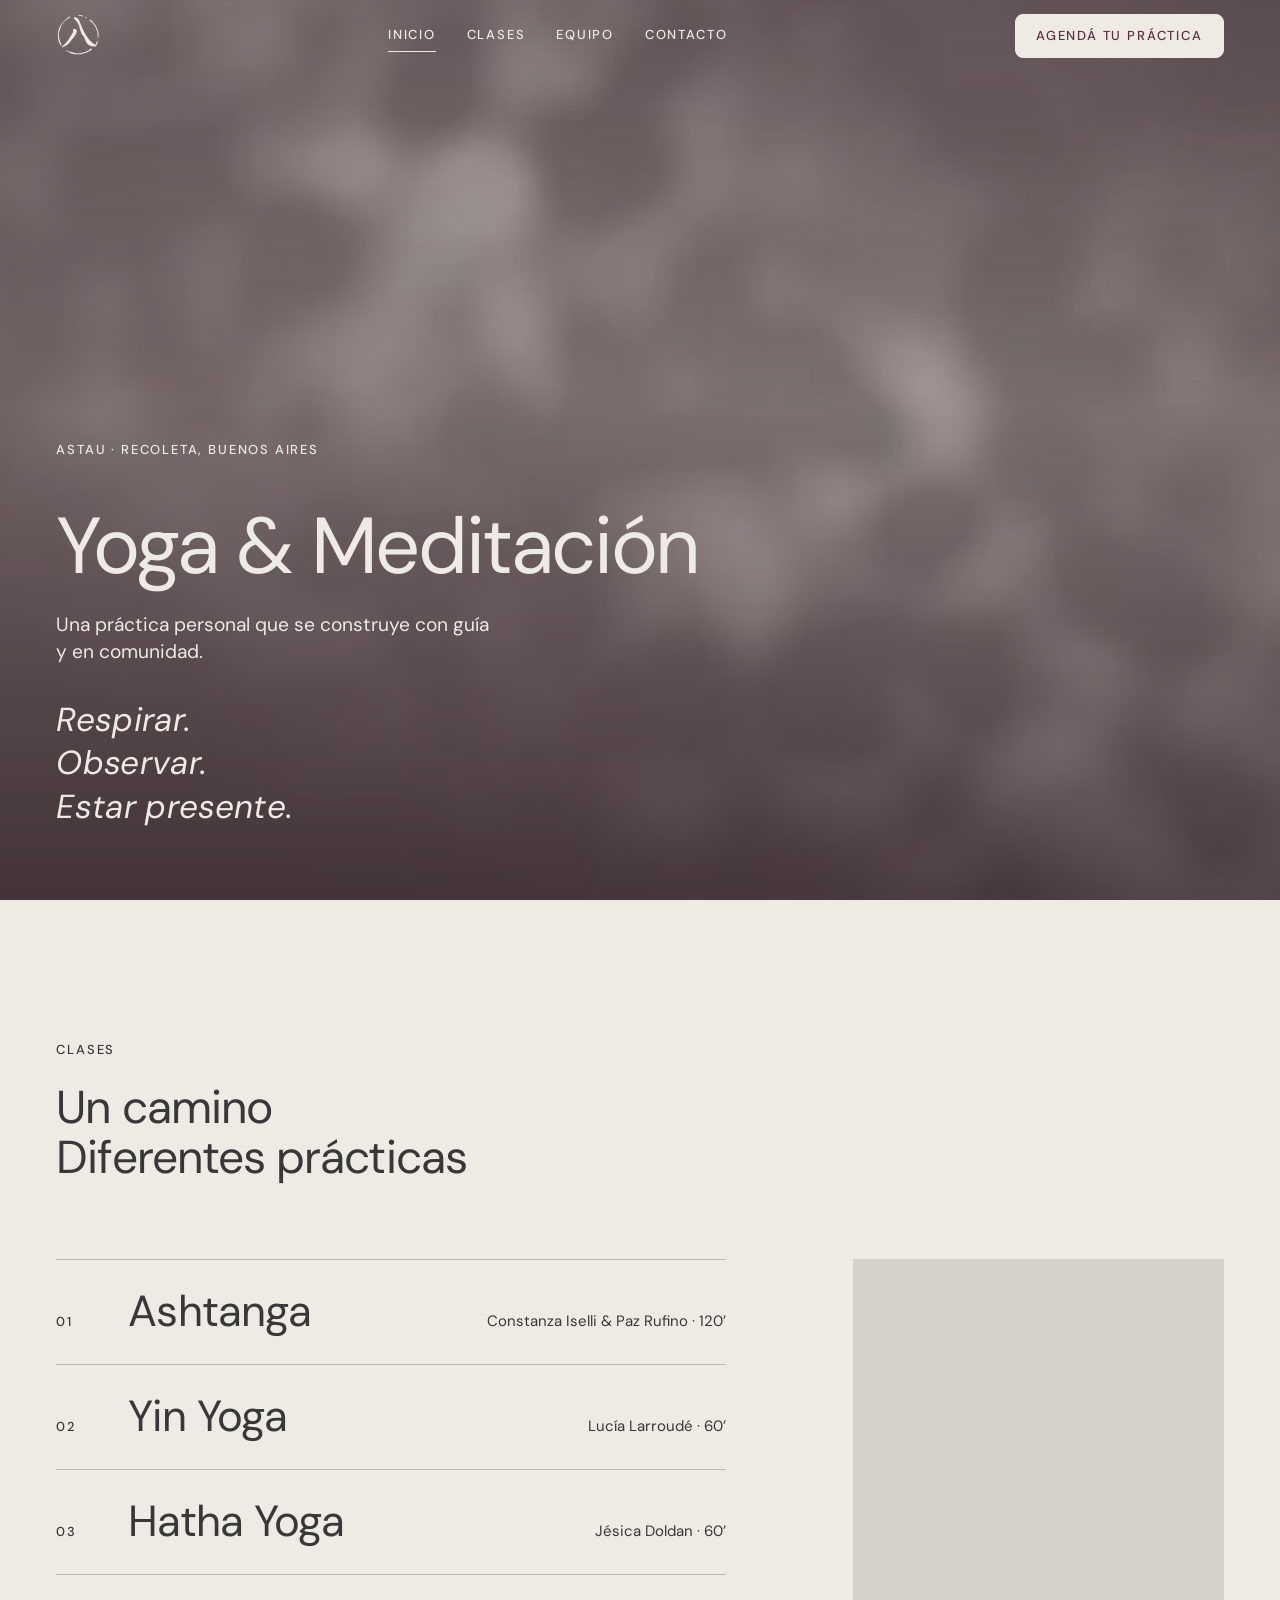
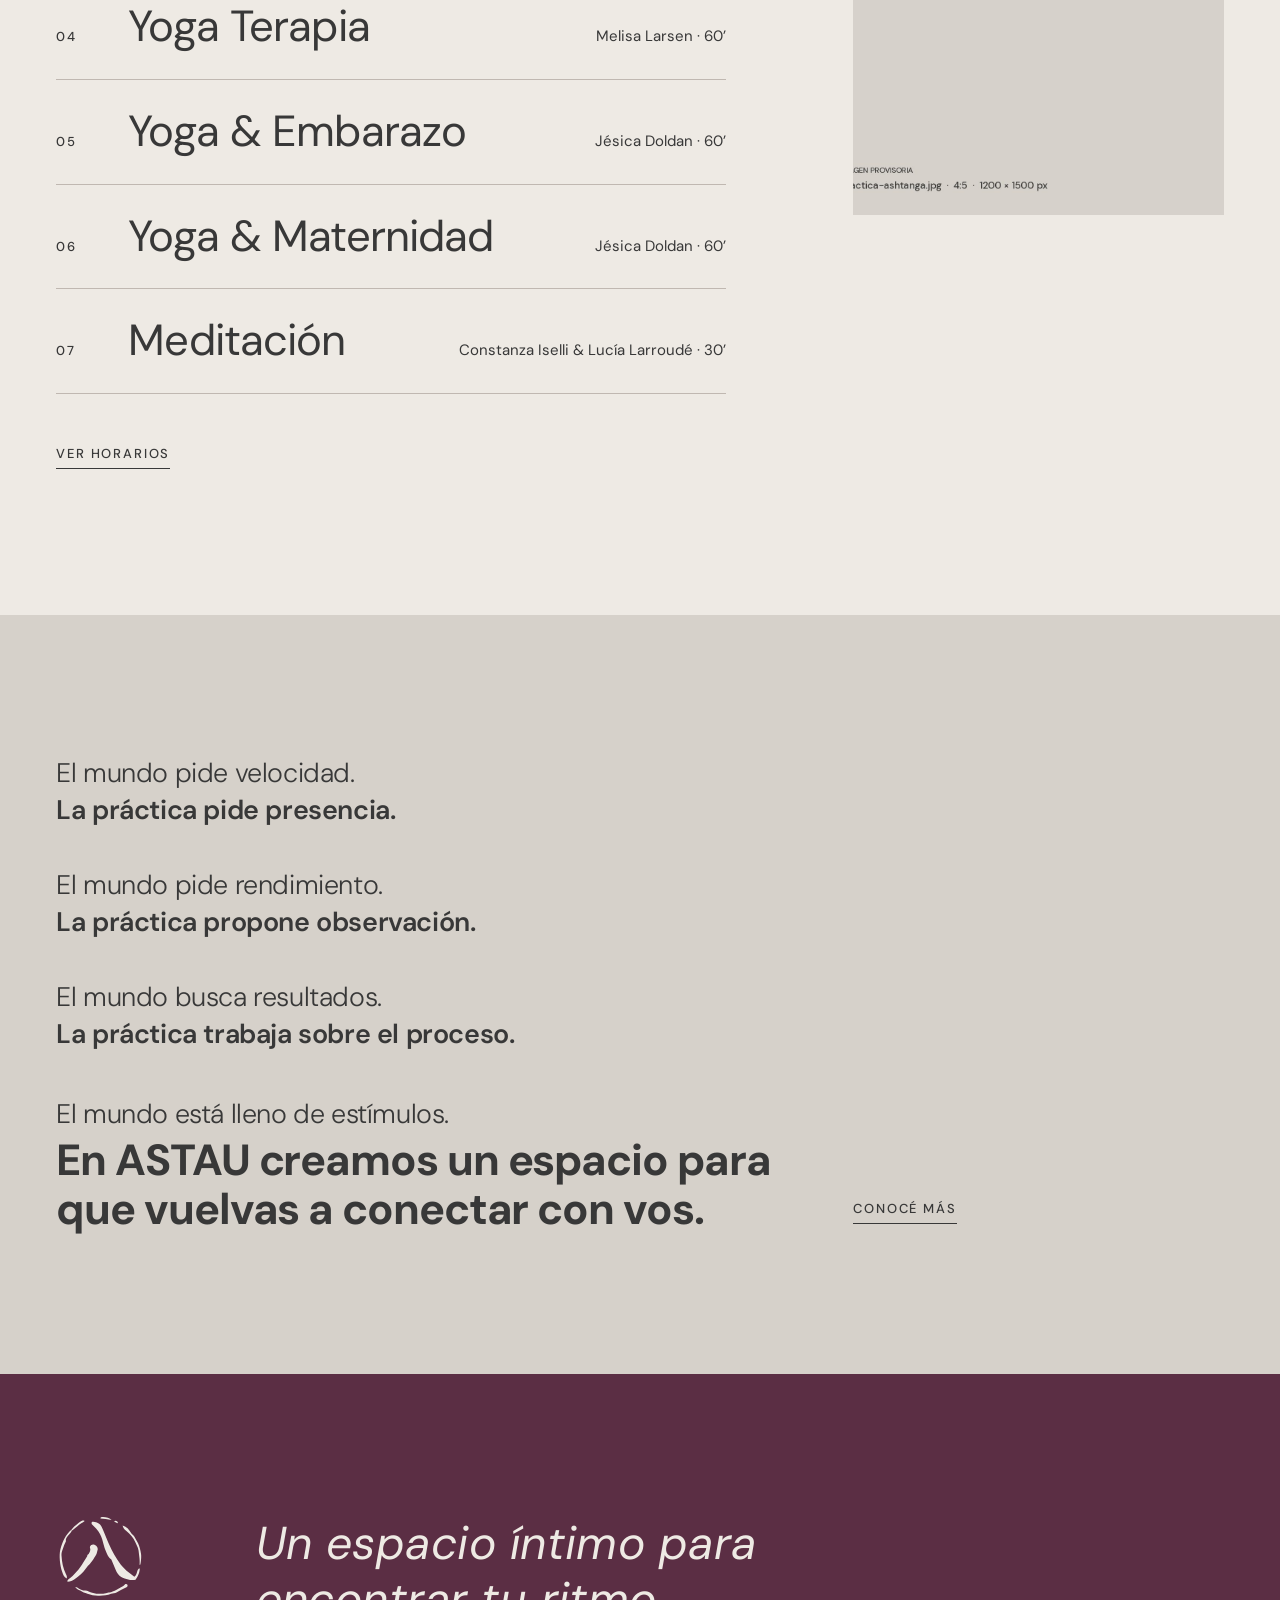
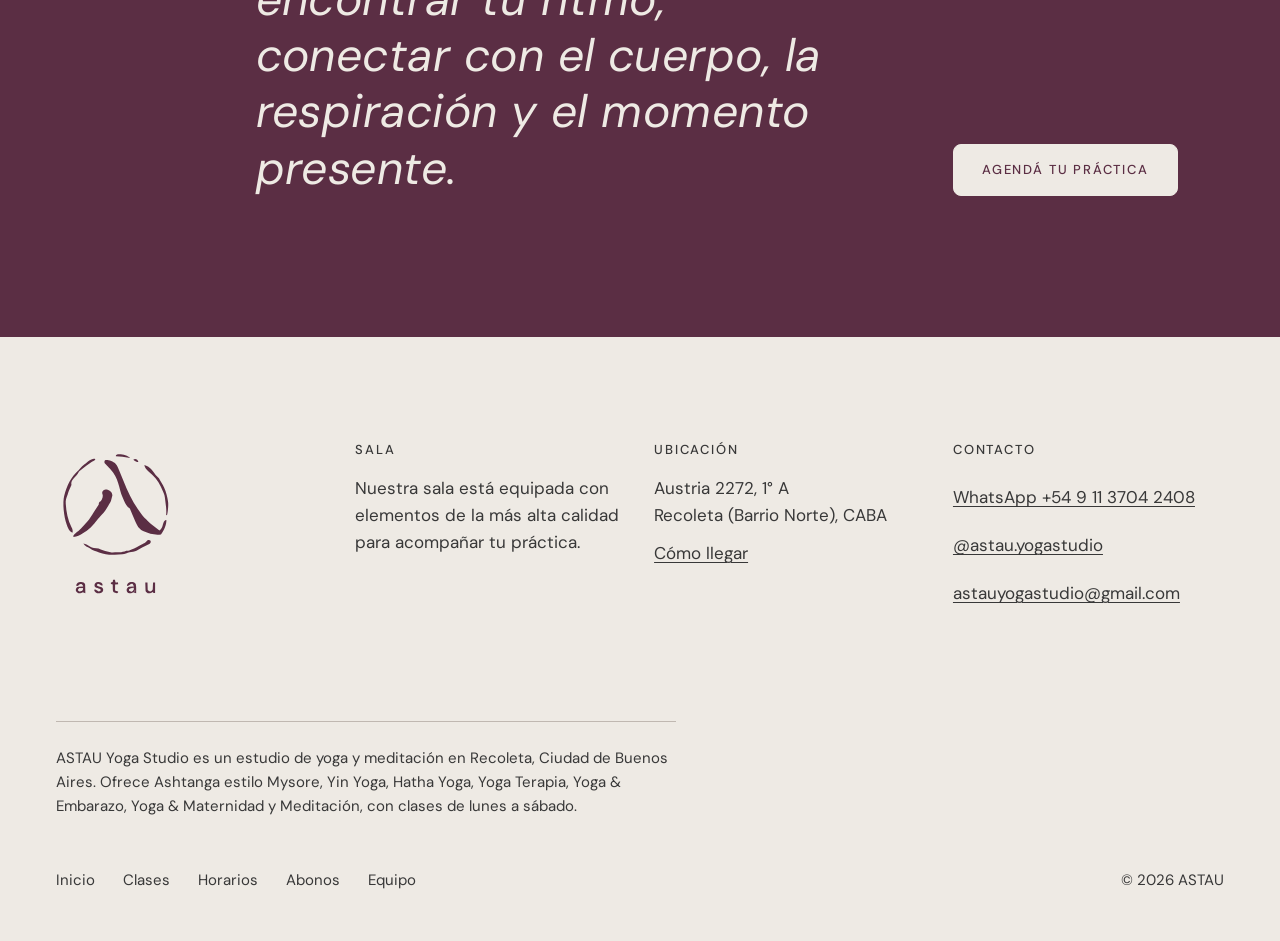
==== index.html @ d7775206 "version 1" ====
<!DOCTYPE html>
<html lang="es-AR">
<head>
  <meta charset="utf-8">
  <meta name="viewport" content="width=device-width, initial-scale=1">
  <title>ASTAU · Yoga y meditación en Recoleta, Buenos Aires</title>
  <meta name="description" content="Estudio de yoga y meditación en Recoleta (Barrio Norte). Ashtanga, Yin, Hatha, Yoga Terapia, embarazo y maternidad. Grupos reducidos y acompañamiento personalizado.">
  <link rel="canonical" href="https://DOMINIO-PENDIENTE.example/">
  <meta name="theme-color" content="#eeeae4">

  <meta property="og:type" content="website">
  <meta property="og:locale" content="es_AR">
  <meta property="og:site_name" content="ASTAU Yoga Studio">
  <meta property="og:title" content="ASTAU · Yoga y meditación en Recoleta, Buenos Aires">
  <meta property="og:description" content="Estudio de yoga y meditación en Recoleta (Barrio Norte). Ashtanga, Yin, Hatha, Yoga Terapia, embarazo y maternidad. Grupos reducidos y acompañamiento personalizado.">
  <meta property="og:url" content="https://DOMINIO-PENDIENTE.example/">
  <meta property="og:image" content="https://DOMINIO-PENDIENTE.example/assets/img/og-astau.jpg">
  <meta property="og:image:width" content="1200">
  <meta property="og:image:height" content="630">
  <meta name="twitter:card" content="summary_large_image">

  <link rel="icon" href="favicon.svg" type="image/svg+xml">
  <link rel="icon" href="favicon.ico" sizes="32x32">
  <link rel="apple-touch-icon" href="apple-touch-icon.png">
  <link rel="manifest" href="site.webmanifest">

  <link rel="preload" href="assets/fonts/dm-sans-latin-wght-normal.woff2" as="font" type="font/woff2" crossorigin>
  <link rel="preload" href="assets/img/hero-astau.jpg" as="image">
  <link rel="stylesheet" href="assets/css/tokens.css">
  <link rel="stylesheet" href="assets/css/main.css">
  <script>document.documentElement.classList.add("js");</script>

  <script type="application/ld+json">
{
  "@context": "https://schema.org",
  "@type": "SportsActivityLocation",
  "@id": "https://DOMINIO-PENDIENTE.example/#negocio",
  "name": "ASTAU Yoga Studio",
  "alternateName": "ASTAU",
  "url": "https://DOMINIO-PENDIENTE.example/",
  "description": "Estudio de yoga y meditación en Recoleta, Buenos Aires. Ashtanga estilo Mysore, Yin Yoga, Hatha Yoga, Yoga Terapia, Yoga & Embarazo, Yoga & Maternidad y Meditación.",
  "image": "https://DOMINIO-PENDIENTE.example/assets/img/og-astau.jpg",
  "logo": "https://DOMINIO-PENDIENTE.example/assets/brand/logo-color.svg",
  "telephone": "+5491137042408",
  "email": "astauyogastudio@gmail.com",
  "priceRange": "$15.000 – $168.000",
  "currenciesAccepted": "ARS",
  "paymentAccepted": "Transferencia, Efectivo",
  "address": {
    "@type": "PostalAddress",
    "streetAddress": "Austria 2272, 1° A",
    "addressLocality": "Recoleta",
    "addressRegion": "Ciudad Autónoma de Buenos Aires",
    "postalCode": "C1425",
    "addressCountry": "AR"
  },
  "hasMap": "https://maps.app.goo.gl/wTtZTwhwu7xZctVu7",
  "sameAs": [
    "https://www.instagram.com/astau.yogastudio/"
  ],
  "openingHoursSpecification": [
    {
      "@type": "OpeningHoursSpecification",
      "dayOfWeek": "https://schema.org/Monday",
      "opens": "08:15",
      "closes": "20:15"
    },
    {
      "@type": "OpeningHoursSpecification",
      "dayOfWeek": "https://schema.org/Tuesday",
      "opens": "08:15",
      "closes": "20:15"
    },
    {
      "@type": "OpeningHoursSpecification",
      "dayOfWeek": "https://schema.org/Wednesday",
      "opens": "08:15",
      "closes": "20:15"
    },
    {
      "@type": "OpeningHoursSpecification",
      "dayOfWeek": "https://schema.org/Thursday",
      "opens": "11:00",
      "closes": "20:15"
    },
    {
      "@type": "OpeningHoursSpecification",
      "dayOfWeek": "https://schema.org/Friday",
      "opens": "08:15",
      "closes": "18:45"
    },
    {
      "@type": "OpeningHoursSpecification",
      "dayOfWeek": "https://schema.org/Saturday",
      "opens": "10:30",
      "closes": "11:30"
    }
  ]
}
  </script>
  <script type="application/ld+json">
{
  "@context": "https://schema.org",
  "@type": "WebSite",
  "@id": "https://DOMINIO-PENDIENTE.example/#sitio",
  "name": "ASTAU Yoga Studio",
  "url": "https://DOMINIO-PENDIENTE.example/",
  "inLanguage": "es-AR",
  "publisher": {
    "@id": "https://DOMINIO-PENDIENTE.example/#negocio"
  }
}
  </script>
</head>
<body>
  <a class="skip" href="#contenido">Saltar al contenido</a>

  <header class="header header--over">
    <div class="wrap header__inner">
      <a class="header__logo" href="./" aria-label="ASTAU, ir al inicio">
        <img class="header__logo-color" src="assets/brand/isotipo-color.svg" alt="ASTAU" width="44" height="44">
        <img class="header__logo-light" src="assets/brand/isotipo-negativo.svg" alt="" width="44" height="44">
      </a>
      <nav class="nav" aria-label="Principal">
        <ul class="nav__list">
          <li><a class="nav__link" href="./" aria-current="page">Inicio</a></li>
          <li><a class="nav__link" href="clases/">Clases</a></li>
          <li><a class="nav__link" href="equipo/">Equipo</a></li>
          <li><a class="nav__link" href="#contacto">Contacto</a></li>
        </ul>
      </nav>
      <div class="header__cta">
        <a class="btn btn--small" href="https://wa.me/5491137042408?text=Hola%2C%20quiero%20agendar%20una%20pr%C3%A1ctica%20en%20ASTAU." target="_blank" rel="noopener" data-track="clic_whatsapp" data-ubicacion="header">Agendá tu práctica</a>
      </div>
      <button class="menu-toggle" type="button" data-menu-open aria-expanded="false" aria-controls="menu">Menú</button>
    </div>
  </header>

  <div class="menu" id="menu" role="dialog" aria-modal="true" aria-label="Menú">
    <div class="menu__top">
      <a class="header__logo" href="./" aria-label="ASTAU, ir al inicio">
        <img src="assets/brand/isotipo-color.svg" alt="ASTAU" width="44" height="44">
      </a>
      <button class="menu-toggle" type="button" data-menu-close>Cerrar</button>
    </div>
    <ul class="menu__list">
      <li><a class="menu__link" href="./" aria-current="page">Inicio</a></li>
      <li><a class="menu__link" href="clases/">Clases</a></li>
      <li><a class="menu__link" href="equipo/">Equipo</a></li>
      <li><a class="menu__link" href="#contacto">Contacto</a></li>
    </ul>
    <div class="menu__foot">
      <a class="btn" href="https://wa.me/5491137042408?text=Hola%2C%20quiero%20agendar%20una%20pr%C3%A1ctica%20en%20ASTAU." target="_blank" rel="noopener" data-track="clic_whatsapp" data-ubicacion="menu">Agendá tu práctica</a>
      <p>Austria 2272, 1° A, Recoleta, CABA</p>
    </div>
  </div>


  <main id="contenido">
    <!-- HERO. Video de fondo: rutas en assets/js/config.js. La imagen es el póster
         y lo que se ve sin JavaScript o con "reducir movimiento". -->
    <section class="hero" aria-labelledby="hero-titulo">
      <div class="hero__media" data-hero-video>
        <img src="assets/img/hero-astau.jpg" alt="" width="1280" height="720" fetchpriority="high" decoding="async">
      </div>
      <div class="hero__overlay" aria-hidden="true"></div>
      <!-- Borrar esta etiqueta al cargar el video definitivo -->
      <!-- <span class="hero__badge" aria-hidden="true">Video provisorio · hero-astau</span> -->

      <div class="wrap grid hero__grid">
        <div class="hero__content">
          <p class="label reveal">ASTAU · Recoleta, Buenos Aires</p>
          <h1 class="display reveal" id="hero-titulo">Yoga &amp; Meditación</h1>
          <p class="hero__lead reveal">Una práctica personal que se construye con guía y en comunidad.</p>
          <p class="hero__mantra reveal"><span>Respirar.</span> <span>Observar.</span> <span>Estar presente.</span></p>
          <!-- <div class="actions reveal">
            <a class="btn btn--light" href="https://wa.me/5491137042408?text=Hola%2C%20quiero%20agendar%20una%20pr%C3%A1ctica%20en%20ASTAU." target="_blank" rel="noopener" data-track="clic_whatsapp" data-ubicacion="hero">Agendá tu práctica</a>
            <a class="link" href="clases/#horarios">Ver horarios</a>
          </div> -->
        </div>
        <div class="hero__aside" data-hero-controls></div>
      </div>
    </section>

    <section class="section" aria-labelledby="practicas-titulo">
      <div class="wrap grid">
        <div class="section-head index-head">
          <p class="label reveal">Clases</p>
          <h2 class="h2 reveal" id="practicas-titulo"><span>Un camino</span> <span>Diferentes prácticas</span></h2>
        </div>
        <div class="index-col">
          <ol class="index reveal">
              <li>
                <a class="index__link" href="clases/#ashtanga" data-preview="assets/img/practica-ashtanga.jpg" data-preview-alt="Práctica de Ashtanga en la sala de ASTAU" data-track="ver_practica" data-practica="ashtanga">
                  <span class="index__num">01</span>
                  <span class="index__name">Ashtanga</span>
                  <span class="index__meta">Constanza Iselli &amp; Paz Rufino · 120’</span>
                </a>
              </li>
              <li>
                <a class="index__link" href="clases/#yin-yoga" data-preview="assets/img/practica-yin-yoga.jpg" data-preview-alt="Práctica de Yin Yoga con elementos de sostén" data-track="ver_practica" data-practica="yin-yoga">
                  <span class="index__num">02</span>
                  <span class="index__name">Yin Yoga</span>
                  <span class="index__meta">Lucía Larroudé · 60’</span>
                </a>
              </li>
              <li>
                <a class="index__link" href="clases/#hatha-yoga" data-preview="assets/img/practica-hatha-yoga.jpg" data-preview-alt="Práctica de Hatha Yoga en ASTAU" data-track="ver_practica" data-practica="hatha-yoga">
                  <span class="index__num">03</span>
                  <span class="index__name">Hatha Yoga</span>
                  <span class="index__meta">Jésica Doldan · 60’</span>
                </a>
              </li>
              <li>
                <a class="index__link" href="clases/#yoga-terapia" data-preview="assets/img/practica-yoga-terapia.jpg" data-preview-alt="Práctica de Yoga Terapia con elementos de apoyo" data-track="ver_practica" data-practica="yoga-terapia">
                  <span class="index__num">04</span>
                  <span class="index__name">Yoga Terapia</span>
                  <span class="index__meta">Melisa Larsen · 60’</span>
                </a>
              </li>
              <li>
                <a class="index__link" href="clases/#yoga-embarazo" data-preview="assets/img/practica-yoga-embarazo.jpg" data-preview-alt="Práctica de yoga prenatal en ASTAU" data-track="ver_practica" data-practica="yoga-embarazo">
                  <span class="index__num">05</span>
                  <span class="index__name">Yoga &amp; Embarazo</span>
                  <span class="index__meta">Jésica Doldan · 60’</span>
                </a>
              </li>
              <li>
                <a class="index__link" href="clases/#yoga-maternidad" data-preview="assets/img/practica-yoga-maternidad.jpg" data-preview-alt="Práctica de yoga postnatal con bebés en ASTAU" data-track="ver_practica" data-practica="yoga-maternidad">
                  <span class="index__num">06</span>
                  <span class="index__name">Yoga &amp; Maternidad</span>
                  <span class="index__meta">Jésica Doldan · 60’</span>
                </a>
              </li>
              <li>
                <a class="index__link" href="clases/#meditacion" data-preview="assets/img/practica-meditacion.jpg" data-preview-alt="Encuentro de meditación en ASTAU" data-track="ver_practica" data-practica="meditacion">
                  <span class="index__num">07</span>
                  <span class="index__name">Meditación</span>
                  <span class="index__meta">Constanza Iselli &amp; Lucía Larroudé · 30’</span>
                </a>
              </li>
          </ol>
          <p class="index__foot reveal"><a class="link" href="clases/#horarios">Ver horarios</a></p>
        </div>
        <figure class="media media--4x5 index__preview" aria-hidden="true">
          <img src="assets/img/practica-ashtanga.jpg" alt="" width="1200" height="1500" loading="lazy" decoding="async">
        </figure>
      </div>
    </section>


    <section class="section section--surface manifesto" aria-labelledby="manifiesto-titulo">
      <div class="wrap grid">
        <h2 class="sr-only" id="manifiesto-titulo">La práctica</h2>
        <ul class="manifesto__list">
          <li class="manifesto__pair reveal">
            <span class="manifesto__world">El mundo pide velocidad.</span>
            <strong class="manifesto__practice">La práctica pide presencia.</strong>
          </li>
          <li class="manifesto__pair reveal">
            <span class="manifesto__world">El mundo pide rendimiento.</span>
            <strong class="manifesto__practice">La práctica propone observación.</strong>
          </li>
          <li class="manifesto__pair reveal">
            <span class="manifesto__world">El mundo busca resultados.</span>
            <strong class="manifesto__practice">La práctica trabaja sobre el proceso.</strong>
          </li>
        </ul>
        <div class="manifesto__close">
          <div class="manifesto__final reveal">
            <p class="manifesto__world">El mundo está lleno de estímulos.</p>
            <p class="manifesto__statement">En ASTAU creamos un espacio para que vuelvas a conectar con vos.</p>
          </div>
          <div class="manifesto__cta reveal">
            <a class="link" href="equipo/">Conocé más</a>
          </div>
        </div>
      </div>
    </section>


    <!--
    <section class="section section--surface space" aria-labelledby="espacio-titulo">
      <div class="wrap grid">
        <figure class="media media--4x5 space__media reveal">
          <img src="assets/img/espacio-astau.jpg" alt="La sala de ASTAU en Recoleta" width="1200" height="1500" loading="lazy" decoding="async">
        </figure>
        <div class="space__copy">
          <p class="label reveal">El espacio</p>
          <h2 class="h2 space__title reveal" id="espacio-titulo">Un espacio de práctica.</h2>
          <p class="space__lead reveal">Donde detenerse, observarse y construir una experiencia que permita atravesar lo que la vida presenta.</p>
          <div class="prose reveal">
            <p>ASTAU es un espacio creado para acompañar, a través de la práctica consciente del yoga y la meditación, procesos de exploración, dedicación y transformación personal.</p>
            <p>Un lugar íntimo, pensado para hacer una pausa, respirar, observar y llevar la atención hacia aquello que sucede en el cuerpo y en el presente.</p>
            <p>Porque cada persona es diferente. Cada momento también. Y una misma práctica puede ser una experiencia distinta cada vez.</p>
            <p>En ASTAU, cada práctica es una experiencia personal.</p>
          </div>
        </div>
      </div>
    </section>
    -->

    <!-- <section class="section section--surface" aria-labelledby="equipo-titulo">
      <div class="wrap">
        <div class="grid team-teaser__head">
          <div class="team-teaser__title">
            <p class="label reveal">Somos un equipo</p>
            <h2 class="quote quote--tight reveal" id="equipo-titulo"><span>El yoga es un camino de vida.</span> <span>Te acompañamos a recorrer el tuyo.</span></h2>
          </div>
          <div class="team-teaser__intro reveal">
            <p>Nuestro equipo guía y acompaña de manera personalizada cada recorrido con atención, cuidado y respeto.</p>
            <a class="link" href="equipo/">Conocé al equipo</a>
          </div>
        </div>
        <ul class="team-list">
          <li class="team-card reveal">
            <a href="equipo/#constanza-iselli">
              <figure class="media media--4x5">
                <img src="assets/img/equipo-constanza-iselli.jpg" alt="Retrato de Constanza Iselli" width="1000" height="1250" loading="lazy" decoding="async">
              </figure>
              <h3 class="team-card__name">Constanza Iselli</h3>
              <p class="team-card__role">Ashtanga · Meditación</p>
            </a>
          </li>
          <li class="team-card reveal">
            <a href="equipo/#jesica-doldan">
              <figure class="media media--4x5">
                <img src="assets/img/equipo-jesica-doldan.jpg" alt="Retrato de Jésica Doldan" width="1000" height="1250" loading="lazy" decoding="async">
              </figure>
              <h3 class="team-card__name">Jésica Doldan</h3>
              <p class="team-card__role">Hatha Yoga · Yoga &amp; Embarazo · Yoga &amp; Maternidad</p>
            </a>
          </li>
          <li class="team-card reveal">
            <a href="equipo/#lucia-larroude">
              <figure class="media media--4x5">
                <img src="assets/img/equipo-lucia-larroude.jpg" alt="Retrato de Lucía Larroudé" width="1000" height="1250" loading="lazy" decoding="async">
              </figure>
              <h3 class="team-card__name">Lucía Larroudé</h3>
              <p class="team-card__role">Yin Yoga · Meditación</p>
            </a>
          </li>
          <li class="team-card reveal">
            <a href="equipo/#paz-rufino">
              <figure class="media media--4x5">
                <img src="assets/img/equipo-paz-rufino.jpg" alt="Retrato de Paz Rufino" width="1000" height="1250" loading="lazy" decoding="async">
              </figure>
              <h3 class="team-card__name">Paz Rufino</h3>
              <p class="team-card__role">Ashtanga</p>
            </a>
          </li>
          <li class="team-card reveal">
            <a href="equipo/#melisa-larsen">
              <figure class="media media--4x5">
                <img src="assets/img/equipo-melisa-larsen.jpg" alt="Retrato de Melisa Larsen" width="1000" height="1250" loading="lazy" decoding="async">
              </figure>
              <h3 class="team-card__name">Melisa Larsen</h3>
              <p class="team-card__role">Yoga Terapia · Ashtanga</p>
            </a>
          </li>
        </ul>
      </div>
    </section> -->

    <section class="closing" aria-label="Agendá tu práctica">
      <div class="wrap closing__inner">
        <img class="closing__mark reveal" src="assets/brand/isotipo-negativo.svg" alt="" width="88" height="88" loading="lazy">
        <p class="quote reveal">Un espacio íntimo para encontrar tu ritmo, conectar con el cuerpo, la respiración y el momento presente.</p>
        <div class="actions reveal">
          <a class="btn btn--light" href="https://wa.me/5491137042408?text=Hola%2C%20quiero%20agendar%20una%20pr%C3%A1ctica%20en%20ASTAU." target="_blank" rel="noopener" data-track="clic_whatsapp" data-ubicacion="cierre">Agendá tu práctica</a>
          <!-- <a class="link" href="clases/#horarios">Ver horarios</a> -->
        </div>
      </div>
    </section>
  </main>

  <footer class="footer" id="contacto">
    <div class="wrap">
      <div class="grid footer__grid">
        <div class="footer__logo">
          <img src="assets/brand/logo-color.svg" alt="ASTAU" width="120" height="160" loading="lazy">
        </div>
        <div class="footer__col">
          <h2 class="label">Sala</h2>
          <p>Nuestra sala está equipada con elementos de la más alta calidad para acompañar tu práctica.</p>
        </div>
        <div class="footer__col">
          <h2 class="label">Ubicación</h2>
          <p>Austria 2272, 1° A<br>Recoleta (Barrio Norte), CABA</p>
          <p><a href="https://maps.app.goo.gl/wTtZTwhwu7xZctVu7" target="_blank" rel="noopener" data-track="clic_maps">Cómo llegar</a></p>
        </div>
        <div class="footer__col">
          <h2 class="label">Contacto</h2>
          <p><a href="https://wa.me/5491137042408?text=Hola%2C%20quiero%20agendar%20una%20pr%C3%A1ctica%20en%20ASTAU." target="_blank" rel="noopener" data-track="clic_whatsapp" data-ubicacion="footer">WhatsApp +54 9 11 3704 2408</a></p>
          <p><a href="https://www.instagram.com/astau.yogastudio/" target="_blank" rel="noopener" data-track="clic_instagram">@astau.yogastudio</a></p>
          <p><a href="mailto:astauyogastudio@gmail.com" data-track="clic_mail">astauyogastudio@gmail.com</a></p>
        </div>
      </div>
      <p class="footer__about">ASTAU Yoga Studio es un estudio de yoga y meditación en Recoleta, Ciudad de Buenos Aires. Ofrece Ashtanga estilo Mysore, Yin Yoga, Hatha Yoga, Yoga Terapia, Yoga &amp; Embarazo, Yoga &amp; Maternidad y Meditación, con clases de lunes a sábado.</p>
      <div class="footer__bottom">
        <ul class="footer__nav">
          <li><a href="./">Inicio</a></li>
          <li><a href="clases/">Clases</a></li>
          <li><a href="clases/#horarios">Horarios</a></li>
          <li><a href="clases/#abonos">Abonos</a></li>
          <li><a href="equipo/">Equipo</a></li>
        </ul>
        <p>© 2026 ASTAU</p>
      </div>
    </div>
  </footer>

  <script src="assets/js/config.js" defer></script>
  <script src="assets/js/main.js" defer></script>
</body>
</html>
---- assets/css/tokens.css ----
/* ==========================================================================
   ASTAU · Tokens de diseño
   Fuente: Manual de identidad visual (paleta pág. 05, tipografía pág. 06).
   Es el único archivo a tocar si cambia la identidad.
   ========================================================================== */

@font-face {
  font-family: "DM Sans";
  font-style: normal;
  font-weight: 100 1000;
  font-display: swap;
  src: url("../fonts/dm-sans-latin-wght-normal.woff2") format("woff2-variations");
}

@font-face {
  font-family: "DM Sans";
  font-style: italic;
  font-weight: 100 1000;
  font-display: swap;
  src: url("../fonts/dm-sans-latin-wght-italic.woff2") format("woff2-variations");
}

:root {
  /* Color */
  --c-bg: #eeeae4;        /* Pantone 7527 C */
  --c-accent: #5b2e44;    /* Pantone 7645 C */
  --c-text: #383838;      /* Pantone 447 C */
  --c-surface: #d6d1ca;   /* Pantone Warm Gray 1 C */
  --c-line: #c0b8b1;      /* Pantone Warm Gray 3 C */
  --c-muted: #7d776f;     /* Pantone Warm Gray 9 C · solo texto de 24 px o más */
  --c-sage: #b3b7ae;      /* Pantone 421 C */

  /* Tipografía */
  --font: "DM Sans", system-ui, -apple-system, "Segoe UI", sans-serif;
  --fs-display: clamp(2.75rem, 6.2vw, 5.75rem);
  --fs-quote: clamp(1.75rem, 3.6vw, 3.25rem);
  --fs-h2: clamp(1.875rem, 3.6vw, 3.5rem);
  --fs-h3: clamp(1.375rem, 1.9vw, 1.875rem);
  --fs-lead: clamp(1.1875rem, 1.5vw, 1.4375rem);
  --fs-body: clamp(1.0625rem, 1.1vw, 1.1875rem);
  --fs-small: 0.9375rem;
  --fs-label: 0.8125rem;

  /* Espaciado (base 8) */
  --s-1: 0.5rem;
  --s-2: 1rem;
  --s-3: 1.5rem;
  --s-4: 2.5rem;
  --s-5: 4rem;
  --s-6: 6.5rem;
  --s-7: 10.5rem;
  --section: clamp(var(--s-6), 11vw, var(--s-7));

  /* Grilla y bordes */
  --maxw: 90rem;
  --gutter: clamp(1.25rem, 4.4vw, 4rem);
  --gap: clamp(1rem, 2.2vw, 2rem);
  --header-h: 4.5rem;
  --radius: 0.5rem;

  /* Movimiento: una curva, dos duraciones */
  --ease: cubic-bezier(0.4, 0, 0.2, 1);
  --t-fast: 300ms;
  --t-slow: 900ms;
}
---- assets/css/main.css ----
/* ==========================================================================
   ASTAU · Estilos
   1. Base  2. Utilidades  3. Header y menú  4. Componentes
   5. Inicio  6. Clases  7. Equipo  8. Cierre y footer  9. Movimiento
   ========================================================================== */

/* 1. Base ---------------------------------------------------------------- */

*,
*::before,
*::after {
  box-sizing: border-box;
}

html {
  -webkit-text-size-adjust: 100%;
  text-size-adjust: 100%;
  scroll-behavior: smooth;
  scroll-padding-top: calc(var(--header-h) + 1.5rem);
}

body {
  margin: 0;
  background: var(--c-bg);
  color: var(--c-text);
  font-family: var(--font);
  font-size: var(--fs-body);
  font-weight: 400;
  line-height: 1.6;
  -webkit-font-smoothing: antialiased;
  -moz-osx-font-smoothing: grayscale;
  text-rendering: optimizeLegibility;
}

h1,
h2,
h3,
p,
ul,
ol,
dl,
dd,
figure,
blockquote {
  margin: 0;
}

ul,
ol {
  padding: 0;
  list-style: none;
}

img,
video,
svg {
  display: block;
  max-width: 100%;
}

img,
video {
  height: auto;
}

a {
  color: inherit;
  text-decoration: none;
}

button {
  font: inherit;
  color: inherit;
  background: none;
  border: 0;
  padding: 0;
  cursor: pointer;
}

:focus-visible {
  outline: 2px solid var(--c-accent);
  outline-offset: 4px;
}

::selection {
  background: var(--c-accent);
  color: var(--c-bg);
}

[hidden] {
  display: none !important;
}

/* 2. Utilidades ---------------------------------------------------------- */

.wrap {
  width: 100%;
  max-width: var(--maxw);
  margin-inline: auto;
  padding-inline: var(--gutter);
}

.grid {
  display: grid;
  grid-template-columns: minmax(0, 1fr);
  row-gap: var(--s-4);
}

.section {
  padding-block: var(--section);
}

.section--surface {
  background: var(--c-surface);
}

.sr-only {
  position: absolute;
  width: 1px;
  height: 1px;
  margin: -1px;
  overflow: hidden;
  clip: rect(0 0 0 0);
  white-space: nowrap;
}

.skip {
  position: absolute;
  left: var(--gutter);
  top: -4rem;
  z-index: 100;
  padding: 0.75rem 1.25rem;
  background: var(--c-accent);
  color: var(--c-bg);
  font-size: var(--fs-small);
  transition: top var(--t-fast) var(--ease);
}

.skip:focus {
  top: 0.75rem;
}

.label {
  display: block;
  font-size: var(--fs-label);
  font-weight: 500;
  letter-spacing: 0.14em;
  line-height: 1.4;
  text-transform: uppercase;
}

.display {
  font-size: var(--fs-display);
  font-weight: 400;
  letter-spacing: -0.03em;
  line-height: 1;
}

.display span {
  display: block;
}

.h2 {
  font-size: var(--fs-h2);
  font-weight: 400;
  letter-spacing: -0.02em;
  line-height: 1.08;
}

.h2 span {
  display: block;
}

.h3 {
  font-size: var(--fs-h3);
  font-weight: 500;
  letter-spacing: -0.01em;
  line-height: 1.2;
}

.quote {
  font-size: var(--fs-quote);
  font-style: italic;
  font-weight: 400;
  letter-spacing: 0.01em;
  line-height: 1.22;
}

.quote span {
  display: block;
}

.display--long {
  font-size: clamp(2.25rem, 4.6vw, 4.25rem);
  line-height: 1.05;
}

.quote--tight {
  font-size: clamp(1.625rem, 2.9vw, 2.625rem);
}

.label + .h2,
.label + .quote,
.label + .display {
  margin-top: var(--s-3);
}

.lead {
  font-size: var(--fs-lead);
  line-height: 1.5;
}

.prose {
  max-width: 62ch;
}

.prose > * + * {
  margin-top: 1.1em;
}

.prose a {
  text-decoration: underline;
  text-decoration-thickness: 1px;
  text-underline-offset: 0.2em;
  transition: color var(--t-fast) var(--ease);
}

.prose a.link {
  text-decoration: none;
}

.prose a:hover {
  color: var(--c-accent);
}

/* 3. Header y menú ------------------------------------------------------- */

.header {
  position: fixed;
  inset: 0 0 auto 0;
  z-index: 50;
  height: var(--header-h);
  border-bottom: 1px solid transparent;
  transition: transform var(--t-fast) var(--ease), background-color var(--t-fast) var(--ease),
    border-color var(--t-fast) var(--ease);
}

.header.is-scrolled {
  background: var(--c-bg);
  border-bottom-color: var(--c-line);
}

.header.is-hidden {
  transform: translateY(-100%);
}

.header__inner {
  display: flex;
  align-items: center;
  justify-content: space-between;
  gap: var(--s-3);
  height: 100%;
}

.header__logo {
  display: flex;
  align-items: center;
  min-height: 2.75rem;
}

.header__logo img {
  width: 2.75rem;
  height: 2.75rem;
}

.header__logo-light {
  display: none;
}

.header--over:not(.is-scrolled) {
  color: var(--c-bg);
}

.header--over:not(.is-scrolled) .header__logo-color {
  display: none;
}

.header--over:not(.is-scrolled) .header__logo-light {
  display: block;
}

.header--over:not(.is-scrolled) .btn {
  border-color: var(--c-bg);
  background: var(--c-bg);
  color: var(--c-accent);
}

.header--over:not(.is-scrolled) .btn:hover {
  background: transparent;
  color: var(--c-bg);
}

.header--over:not(.is-scrolled) :focus-visible {
  outline-color: var(--c-bg);
}

.nav {
  display: none;
}

.nav__list {
  display: flex;
  align-items: center;
  gap: clamp(1.25rem, 2.4vw, 2.5rem);
}

.nav__link {
  position: relative;
  display: inline-block;
  padding-block: 0.75rem;
  font-size: var(--fs-label);
  font-weight: 500;
  letter-spacing: 0.14em;
  text-transform: uppercase;
}

.nav__link::after {
  content: "";
  position: absolute;
  left: 0;
  right: 0;
  bottom: 0.4rem;
  height: 1px;
  background: currentColor;
  transform: scaleX(0);
  transform-origin: left;
  transition: transform var(--t-fast) var(--ease);
}

.nav__link:hover::after,
.nav__link[aria-current="page"]::after {
  transform: scaleX(1);
}

.header__cta {
  display: none;
}

.menu-toggle {
  min-height: 2.75rem;
  padding-inline: 0.25rem;
  font-size: var(--fs-label);
  font-weight: 500;
  letter-spacing: 0.14em;
  text-transform: uppercase;
}

.menu {
  position: fixed;
  inset: 0;
  z-index: 60;
  display: flex;
  flex-direction: column;
  padding: 0 var(--gutter) var(--s-4);
  background: var(--c-bg);
  overflow-y: auto;
  opacity: 0;
  visibility: hidden;
  transition: opacity var(--t-fast) var(--ease), visibility 0s linear var(--t-fast);
}

.menu.is-open {
  opacity: 1;
  visibility: visible;
  transition: opacity var(--t-fast) var(--ease), visibility 0s;
}

.menu__top {
  display: flex;
  align-items: center;
  justify-content: space-between;
  flex: none;
  height: var(--header-h);
}

.menu__list {
  margin-block: auto;
  padding-block: var(--s-4);
}

.menu__link {
  display: block;
  padding-block: 0.35rem;
  font-size: clamp(2.25rem, 10vw, 3.5rem);
  letter-spacing: -0.02em;
  line-height: 1.15;
}

.menu__link[aria-current="page"] {
  color: var(--c-accent);
}

.menu__foot {
  display: grid;
  gap: var(--s-3);
  padding-top: var(--s-3);
  border-top: 1px solid var(--c-line);
  font-size: var(--fs-small);
}

.menu__foot .btn {
  justify-self: start;
}

body.menu-open {
  overflow: hidden;
}

@media (min-width: 64rem) {
  .nav,
  .header__cta {
    display: block;
  }

  .menu-toggle,
  .menu {
    display: none;
  }
}

/* 4. Componentes --------------------------------------------------------- */

.btn {
  display: inline-flex;
  align-items: center;
  justify-content: center;
  min-height: 3.25rem;
  padding: 0.5rem 1.75rem;
  border: 1px solid var(--c-accent);
  border-radius: var(--radius);
  background: var(--c-accent);
  color: var(--c-bg);
  font-size: var(--fs-label);
  font-weight: 500;
  letter-spacing: 0.14em;
  line-height: 1.2;
  text-align: center;
  text-transform: uppercase;
  transition: background-color var(--t-fast) var(--ease), color var(--t-fast) var(--ease),
    border-color var(--t-fast) var(--ease);
}

.btn:hover {
  background: transparent;
  color: var(--c-accent);
}

.btn--small {
  min-height: 2.75rem;
  padding-inline: 1.25rem;
}

.btn--light {
  border-color: var(--c-bg);
  background: var(--c-bg);
  color: var(--c-accent);
}

.btn--light:hover {
  background: transparent;
  color: var(--c-bg);
}

.link {
  position: relative;
  display: inline-block;
  padding-block: 0.6rem;
  font-size: var(--fs-label);
  font-weight: 500;
  letter-spacing: 0.14em;
  text-transform: uppercase;
}

.link::after {
  content: "";
  position: absolute;
  left: 0;
  right: 0;
  bottom: 0.3rem;
  height: 1px;
  background: currentColor;
  transform-origin: right;
  transition: transform var(--t-fast) var(--ease);
}

.link:hover::after {
  transform: scaleX(0.35);
}

.actions {
  display: flex;
  flex-wrap: wrap;
  align-items: center;
  gap: var(--s-2) var(--s-4);
}

.media {
  position: relative;
  overflow: hidden;
  background: var(--c-surface);
}

.media img,
.media video {
  width: 100%;
  height: 100%;
  object-fit: cover;
  transition: transform var(--t-slow) var(--ease);
}

.section--surface .media {
  background: var(--c-line);
}

.media--4x5 {
  aspect-ratio: 4 / 5;
}

.media--3x2 {
  aspect-ratio: 3 / 2;
}

.media--16x9 {
  aspect-ratio: 16 / 9;
}

a:hover .media img,
.media--zoom:hover img {
  transform: scale(1.03);
}

.media__sound {
  position: absolute;
  right: 1rem;
  bottom: 1rem;
  min-height: 2.75rem;
  padding: 0.5rem 1rem;
  border-radius: var(--radius);
  background: var(--c-bg);
  font-size: var(--fs-label);
  font-weight: 500;
  letter-spacing: 0.14em;
  text-transform: uppercase;
}

.page-head {
  padding-top: calc(var(--header-h) + clamp(3rem, 9vw, 7rem));
  padding-bottom: clamp(3rem, 7vw, 6rem);
}

.page-head .label {
  margin-bottom: var(--s-3);
}

.page-head__text {
  margin-top: var(--s-4);
}

.subnav {
  border-block: 1px solid var(--c-line);
}

.subnav__list {
  display: flex;
  gap: var(--s-4);
  overflow-x: auto;
  scrollbar-width: none;
}

.subnav__list::-webkit-scrollbar {
  display: none;
}

.subnav .link {
  padding-block: 1.1rem;
  white-space: nowrap;
}

.subnav .link::after {
  bottom: 0.8rem;
  transform: scaleX(0);
  transform-origin: left;
}

.subnav .link:hover::after {
  transform: scaleX(1);
}

.section-head {
  margin-bottom: clamp(2.5rem, 6vw, 5rem);
}

.section-head--full {
  grid-column: 1 / -1;
}

.section-head .label {
  margin-bottom: var(--s-3);
}

.section-head__text {
  margin-top: var(--s-3);
}

.meta {
  display: grid;
  gap: 0.75rem;
  margin-top: var(--s-4);
  padding-top: var(--s-3);
  border-top: 1px solid var(--c-line);
}

.meta div {
  display: grid;
  grid-template-columns: 6.5rem minmax(0, 1fr);
  gap: var(--s-2);
  align-items: baseline;
}

.meta dt {
  font-size: var(--fs-label);
  font-weight: 500;
  letter-spacing: 0.14em;
  text-transform: uppercase;
}

.meta a {
  display: inline-block;
  padding-block: 0.6rem;
  text-decoration: underline;
  text-decoration-thickness: 1px;
  text-underline-offset: 0.2em;
}

.meta a:hover {
  color: var(--c-accent);
}

/* 5. Inicio -------------------------------------------------------------- */

.hero {
  position: relative;
  display: flex;
  align-items: flex-end;
  min-height: 100svh;
  padding-top: calc(var(--header-h) + var(--s-5));
  padding-bottom: clamp(2.5rem, 6vw, 4.5rem);
  background: #3d2531;
  color: var(--c-bg);
  overflow: hidden;
  isolation: isolate;
}

.hero__media {
  position: absolute;
  inset: 0;
  z-index: -2;
}

.hero__media img,
.hero__media video {
  position: absolute;
  inset: 0;
  width: 100%;
  height: 100%;
  object-fit: cover;
}

/* Velo para que el texto se lea sobre cualquier video */
.hero__overlay {
  position: absolute;
  inset: 0;
  z-index: -1;
  background: linear-gradient(
    to bottom,
    rgb(38 22 30 / 0.45) 0%,
    rgb(38 22 30 / 0.25) 45%,
    rgb(38 22 30 / 0.7) 100%
  );
}

.hero__badge {
  position: absolute;
  top: calc(var(--header-h) + 1rem);
  right: var(--gutter);
  padding: 0.3rem 0.6rem;
  background: rgb(238 234 228 / 0.85);
  color: var(--c-text);
  font-size: 0.6875rem;
  font-weight: 500;
  letter-spacing: 0.12em;
  text-transform: uppercase;
}

.hero ::selection {
  background: var(--c-bg);
  color: var(--c-accent);
}

.hero :focus-visible {
  outline-color: var(--c-bg);
}

.hero__grid {
  position: relative;
  width: 100%;
  align-items: end;
}

.hero__content {
  display: grid;
  gap: var(--s-3);
  justify-items: start;
}

.hero__lead {
  max-width: 34ch;
  font-size: var(--fs-lead);
  line-height: 1.45;
}

.hero__mantra {
  margin-top: var(--s-1);
  font-size: clamp(1.5rem, 2.6vw, 2.75rem);
  font-style: italic;
  letter-spacing: 0.01em;
  line-height: 1.3;
}

.hero__mantra span {
  display: block;
}

.hero .actions {
  margin-top: var(--s-2);
}

/* Controles del video: posición fija en la esquina para que, al aparecer,
   no desplacen el texto del hero. */
.hero__aside {
  position: absolute;
  right: var(--gutter);
  bottom: 0;
  display: flex;
  flex-direction: column;
  align-items: flex-end;
  gap: 0.5rem;
}

.hero__aside:empty {
  display: none;
}

.hero__ctrl {
  display: inline-flex;
  align-items: center;
  gap: 0.6rem;
  min-height: 2.75rem;
  padding: 0.5rem 1rem;
  border: 1px solid rgb(238 234 228 / 0.5);
  border-radius: var(--radius);
  background: rgb(38 22 30 / 0.35);
  color: var(--c-bg);
  font-size: var(--fs-label);
  font-weight: 500;
  letter-spacing: 0.14em;
  text-transform: uppercase;
  transition: background-color var(--t-fast) var(--ease), border-color var(--t-fast) var(--ease);
}

.hero__ctrl:hover {
  border-color: var(--c-bg);
  background: rgb(38 22 30 / 0.6);
}

.hero__ctrl::before {
  content: "";
  width: 0.5rem;
  height: 0.5rem;
  border-radius: 50%;
  background: var(--c-surface);
}

.hero__ctrl[aria-pressed="true"]::before {
  background: var(--c-sage);
}

.manifesto__list {
  display: grid;
  gap: clamp(1.75rem, 3.2vw, 2.75rem);
}

.manifesto__pair {
  display: grid;
  gap: 0.15rem;
  font-size: clamp(1.25rem, 2.1vw, 1.875rem);
  letter-spacing: -0.015em;
  line-height: 1.28;
}

.manifesto__world {
  font-weight: 300;
  color: var(--c-text);
}

.manifesto__practice {
  font-weight: 600;
  color: var(--c-text);
}

.manifesto__close {
  margin-top: clamp(2rem, 3.6vw, 3rem);
  display: grid;
  gap: var(--s-3);
  justify-items: start;
}

.manifesto__final {
  display: grid;
  gap: 0.25rem;
}

.manifesto__final .manifesto__world {
  font-size: clamp(1.25rem, 2.1vw, 1.875rem);
  letter-spacing: -0.015em;
  line-height: 1.28;
}

.manifesto__statement {
  max-width: 24ch;
  font-size: clamp(1.75rem, 3.4vw, 2.875rem);
  font-weight: 700;
  letter-spacing: -0.025em;
  line-height: 1.12;
  color: var(--c-text);
}

.space__title {
  margin-bottom: var(--s-3);
}

.space__lead {
  margin-bottom: var(--s-4);
  font-size: clamp(1.5rem, 2.4vw, 2.125rem);
  letter-spacing: -0.01em;
  line-height: 1.25;
  max-width: 24ch;
}

.index {
  border-top: 1px solid var(--c-line);
}

.index__link {
  display: grid;
  grid-template-columns: 2.25rem minmax(0, 1fr);
  column-gap: var(--s-2);
  align-items: baseline;
  padding-block: clamp(1.1rem, 2.2vw, 1.75rem);
  border-bottom: 1px solid var(--c-line);
  transition: color var(--t-fast) var(--ease);
}

.index__num {
  font-size: var(--fs-label);
  font-weight: 500;
  letter-spacing: 0.14em;
}

.index__name {
  font-size: clamp(1.625rem, 3.4vw, 3rem);
  letter-spacing: -0.02em;
  line-height: 1.1;
  transition: transform var(--t-fast) var(--ease);
}

.index__meta {
  grid-column: 2;
  margin-top: 0.35rem;
  font-size: var(--fs-small);
}

.index__link:hover,
.index__link:focus-visible {
  color: var(--c-accent);
}

.index__link:hover .index__name,
.index__link:focus-visible .index__name {
  transform: translateX(0.75rem);
}

.index__preview {
  display: none;
}

.index__foot {
  margin-top: var(--s-4);
}

.team-teaser__head {
  row-gap: var(--s-3);
  margin-bottom: clamp(2.5rem, 6vw, 4.5rem);
}

.team-teaser__intro {
  display: grid;
  gap: var(--s-2);
  justify-items: start;
  max-width: 44ch;
}

.team-list {
  display: grid;
  grid-template-columns: repeat(2, minmax(0, 1fr));
  gap: var(--s-4) var(--s-2);
}

.team-card a {
  display: grid;
  gap: 0.35rem;
}

.team-card .media {
  margin-bottom: 0.65rem;
}

.team-card__name {
  font-size: 1.1875rem;
  font-weight: 500;
  letter-spacing: -0.01em;
  line-height: 1.25;
  transition: color var(--t-fast) var(--ease);
}

.team-card__role {
  font-size: var(--fs-small);
  line-height: 1.45;
}

.team-card a:hover .team-card__name,
.team-card a:focus-visible .team-card__name {
  color: var(--c-accent);
}

/* 6. Clases -------------------------------------------------------------- */

.practices {
  display: grid;
  gap: var(--section);
}

.practice__num {
  margin-bottom: var(--s-2);
  font-size: var(--fs-label);
  font-weight: 500;
  letter-spacing: 0.14em;
}

.practice__alias {
  margin-top: 0.75rem;
  color: var(--c-accent);
}

.practice__text {
  margin-top: var(--s-4);
}

.practice__more {
  margin-top: var(--s-3);
}

/* Horarios */

.tabs {
  display: flex;
  gap: var(--s-4);
  margin-bottom: var(--s-4);
  border-bottom: 1px solid var(--c-line);
}

.tab {
  position: relative;
  min-height: 3rem;
  padding-block: 0.75rem;
  font-size: clamp(1.25rem, 2vw, 1.625rem);
  letter-spacing: -0.01em;
  transition: color var(--t-fast) var(--ease);
}

.tab::after {
  content: "";
  position: absolute;
  left: 0;
  right: 0;
  bottom: -1px;
  height: 2px;
  background: var(--c-accent);
  transform: scaleX(0);
  transform-origin: left;
  transition: transform var(--t-fast) var(--ease);
}

.tab[aria-selected="true"] {
  color: var(--c-accent);
}

.tab[aria-selected="true"]::after {
  transform: scaleX(1);
}

.panel + .panel {
  margin-top: var(--s-6);
}

.js .panel + .panel {
  margin-top: 0;
}

.panel__title {
  margin-bottom: var(--s-3);
}

.js .panel__title {
  position: absolute;
  width: 1px;
  height: 1px;
  margin: -1px;
  overflow: hidden;
  clip: rect(0 0 0 0);
  white-space: nowrap;
}

.chips {
  display: flex;
  flex-wrap: wrap;
  gap: 0.5rem;
  margin-bottom: var(--s-4);
}

.chip {
  min-height: 2.75rem;
  padding: 0.4rem 1rem;
  border: 1px solid var(--c-line);
  border-radius: var(--radius);
  font-size: var(--fs-small);
  line-height: 1.2;
  transition: background-color var(--t-fast) var(--ease), color var(--t-fast) var(--ease),
    border-color var(--t-fast) var(--ease);
}

.chip:hover {
  border-color: var(--c-text);
}

.chip[aria-pressed="true"] {
  border-color: var(--c-accent);
  background: var(--c-accent);
  color: var(--c-bg);
}

.days {
  display: grid;
  grid-template-columns: repeat(6, minmax(0, 1fr));
  margin-bottom: var(--s-3);
  border: 1px solid var(--c-line);
  border-radius: var(--radius);
  overflow: hidden;
}

.days__btn {
  min-height: 3rem;
  font-size: var(--fs-label);
  font-weight: 500;
  letter-spacing: 0.1em;
  text-transform: uppercase;
  transition: background-color var(--t-fast) var(--ease), color var(--t-fast) var(--ease);
}

.days__btn + .days__btn {
  border-left: 1px solid var(--c-line);
}

.days__btn[aria-pressed="true"] {
  background: var(--c-text);
  color: var(--c-bg);
}

.sched {
  display: grid;
  gap: var(--s-4);
}

.sched__band {
  display: none;
}

.day__name {
  padding-bottom: 0.9rem;
  border-bottom: 1px solid var(--c-text);
  font-size: var(--fs-label);
  font-weight: 500;
  letter-spacing: 0.14em;
  text-transform: uppercase;
}

.day.is-today .day__name {
  border-bottom-color: var(--c-accent);
  color: var(--c-accent);
}

.day.is-today .day__name::after {
  content: " · Hoy";
}

.band {
  padding-top: var(--s-3);
}

.band.is-empty {
  display: none;
}

.band__name {
  margin-bottom: 0.75rem;
  font-size: var(--fs-label);
  font-weight: 500;
  letter-spacing: 0.14em;
  text-transform: uppercase;
}

.band ul {
  display: grid;
  gap: 0.5rem;
}

/* Cada clase es una ficha clara que lleva a WhatsApp */
.slot {
  display: flex;
  transition: opacity var(--t-fast) var(--ease);
}

.slot__link,
.med .slot {
  position: relative;
  display: flex;
  flex-direction: column;
  gap: 0.15rem;
  width: 100%;
  height: 8.75rem;
  padding: 0.85rem 1rem 0.9rem;
  background: var(--c-bg);
  transition: box-shadow var(--t-fast) var(--ease);
}

.slot__link:hover,
.slot__link:focus-visible {
  box-shadow: inset 2px 0 0 var(--c-accent);
}

.slot__link:focus-visible {
  outline-offset: 2px;
}

.slot__time {
  font-size: var(--fs-small);
  font-variant-numeric: tabular-nums;
}

.slot__name {
  font-size: 1.125rem;
  font-weight: 500;
  letter-spacing: -0.01em;
  line-height: 1.25;
  transition: color var(--t-fast) var(--ease);
}

.slot__link:hover .slot__name,
.slot__link:focus-visible .slot__name {
  color: var(--c-accent);
}

.slot__info,
.slot__note {
  font-size: var(--fs-small);
  line-height: 1.4;
}

.slot__cta {
  align-self: flex-start;
  margin-top: auto;
  padding-top: 0.4rem;
  color: var(--c-accent);
  font-size: var(--fs-label);
  font-weight: 500;
  letter-spacing: 0.12em;
  text-transform: uppercase;
}

@media (hover: hover) and (pointer: fine) {
  .slot__cta {
    opacity: 0;
    transition: opacity var(--t-fast) var(--ease);
  }

  .slot__link:hover .slot__cta,
  .slot__link:focus-visible .slot__cta {
    opacity: 1;
  }
}

.slot.is-dim {
  opacity: 0.25;
}

.sched__notes {
  display: grid;
  gap: 0.5rem;
  margin-top: var(--s-4);
  font-size: var(--fs-small);
}

.med {
  display: grid;
  gap: var(--s-4);
}

.med__slots {
  display: grid;
  gap: 0.5rem;
}

.med__day {
  font-size: var(--fs-label);
  font-weight: 500;
  letter-spacing: 0.14em;
  text-transform: uppercase;
}

@media (max-width: 63.99rem) {
  .js .sched .day {
    display: none;
  }

  .js .sched .day.is-active {
    display: block;
  }

  .js .sched.is-filtered .day {
    display: none;
  }

  .js .sched.is-filtered .day.has-match {
    display: block;
  }

  .js .sched.is-filtered .slot.is-dim {
    display: none;
  }

  .js .sched.is-filtered .band:not(.has-match) {
    display: none;
  }

  .js .sched-ui.is-filtered .days {
    display: none;
  }
}

html:not(.js) .days,
html:not(.js) .chips,
html:not(.js) .tabs {
  display: none;
}

/* Abonos */

.prices {
  border-top: 1px solid var(--c-text);
}

.prices div {
  display: flex;
  align-items: baseline;
  justify-content: space-between;
  gap: var(--s-3);
  padding-block: 1.1rem;
  border-bottom: 1px solid var(--c-line);
  font-size: clamp(1.25rem, 2vw, 1.625rem);
  letter-spacing: -0.01em;
}

.prices dd {
  font-variant-numeric: tabular-nums;
}

.prices__title {
  margin-bottom: var(--s-2);
}

.prices__note {
  margin-top: var(--s-2);
  font-size: var(--fs-small);
}

.prices + .prices__title,
.prices__note + .prices__title {
  margin-top: var(--s-5);
}

.terms {
  display: grid;
  gap: 1.1rem;
}

.terms li {
  padding-left: 1.25rem;
  position: relative;
}

.terms li::before {
  content: "";
  position: absolute;
  left: 0;
  top: 0.8em;
  width: 0.5rem;
  height: 1px;
  background: currentColor;
}

/* Preguntas */

.faq {
  border-top: 1px solid var(--c-text);
}

.faq details {
  border-bottom: 1px solid var(--c-line);
}

.faq summary {
  display: flex;
  align-items: baseline;
  justify-content: space-between;
  gap: var(--s-3);
  padding-block: 1.35rem;
  font-size: clamp(1.1875rem, 1.8vw, 1.5rem);
  letter-spacing: -0.01em;
  line-height: 1.3;
  cursor: pointer;
  list-style: none;
  transition: color var(--t-fast) var(--ease);
}

.faq summary::-webkit-details-marker {
  display: none;
}

.faq summary::after {
  content: "+";
  flex: none;
  font-weight: 300;
  transition: transform var(--t-fast) var(--ease);
}

.faq details[open] summary::after {
  transform: rotate(45deg);
}

.faq summary:hover {
  color: var(--c-accent);
}

.faq__answer {
  max-width: 62ch;
  padding-bottom: 1.6rem;
}

.faq__answer a {
  text-decoration: underline;
  text-decoration-thickness: 1px;
  text-underline-offset: 0.2em;
}

/* 7. Equipo -------------------------------------------------------------- */

.concepts {
  border-top: 1px solid var(--c-text);
}

.concepts div {
  display: grid;
  gap: 0.35rem;
  padding-block: clamp(1.25rem, 2.4vw, 2rem);
  border-bottom: 1px solid var(--c-line);
}

.concepts dt {
  font-size: clamp(1.625rem, 3.2vw, 2.75rem);
  letter-spacing: -0.02em;
  line-height: 1.1;
}

.concepts dd {
  font-size: var(--fs-lead);
  line-height: 1.45;
}

.guides {
  display: grid;
  gap: var(--section);
}

.guide__tags {
  display: flex;
  flex-wrap: wrap;
  gap: 0.25rem 1.5rem;
  margin-top: var(--s-2);
}

.guide__tags a {
  display: inline-block;
  padding-block: 0.75rem;
  color: var(--c-accent);
  font-size: var(--fs-label);
  font-weight: 500;
  letter-spacing: 0.14em;
  text-transform: uppercase;
  text-decoration: underline;
  text-decoration-color: transparent;
  text-decoration-thickness: 1px;
  text-underline-offset: 0.3em;
  transition: text-decoration-color var(--t-fast) var(--ease);
}

.guide__tags a:hover {
  text-decoration-color: currentColor;
}

.guide__bio {
  margin-top: var(--s-4);
}

/* 8. Cierre y footer ----------------------------------------------------- */

.closing {
  padding-block: var(--section);
  background: var(--c-accent);
  color: var(--c-bg);
}

.closing :focus-visible {
  outline-color: var(--c-bg);
}

.closing ::selection {
  background: var(--c-bg);
  color: var(--c-accent);
}

.closing__inner {
  display: grid;
  gap: var(--s-5);
  justify-items: start;
}

.closing__mark {
  width: clamp(4rem, 7vw, 5.5rem);
  height: auto;
}

.closing .quote {
  max-width: 24ch;
}

.footer {
  padding-top: var(--s-6);
  padding-bottom: var(--s-4);
}

.footer__grid {
  row-gap: var(--s-5);
}

.footer__logo img {
  width: 7.5rem;
  height: auto;
}

.footer__col .label {
  margin-bottom: var(--s-2);
}

.footer__col p + p {
  margin-top: 0.1rem;
}

.footer__col a {
  display: inline-block;
  padding-block: 0.6rem;
  text-decoration: underline;
  text-decoration-thickness: 1px;
  text-underline-offset: 0.2em;
  transition: color var(--t-fast) var(--ease);
}

.footer__col a:hover {
  color: var(--c-accent);
}

.footer__about {
  max-width: 62ch;
  margin-top: var(--s-6);
  padding-top: var(--s-3);
  border-top: 1px solid var(--c-line);
  font-size: var(--fs-small);
}

.footer__bottom {
  display: flex;
  flex-wrap: wrap;
  align-items: center;
  justify-content: space-between;
  gap: 0.5rem var(--s-4);
  margin-top: var(--s-4);
  font-size: var(--fs-small);
}

.footer__nav {
  display: flex;
  flex-wrap: wrap;
  gap: 0 1.75rem;
}

.footer__nav a {
  display: inline-block;
  padding-block: 0.6rem;
  transition: color var(--t-fast) var(--ease);
}

.footer__nav a:hover {
  color: var(--c-accent);
}

.notfound {
  display: grid;
  align-content: center;
  justify-items: start;
  gap: var(--s-4);
  min-height: 100svh;
  padding-block: calc(var(--header-h) + var(--s-5)) var(--s-6);
}

/* Desktop ---------------------------------------------------------------- */

@media (min-width: 48rem) {
  .team-list {
    grid-template-columns: repeat(3, minmax(0, 1fr));
    gap: var(--s-4) var(--gap);
  }

  .meta div {
    grid-template-columns: 7.5rem minmax(0, 1fr);
  }

  .med__slots {
    grid-template-columns: repeat(2, minmax(0, 1fr));
    gap: var(--gap);
  }
}

@media (min-width: 64rem) {
  .grid {
    grid-template-columns: repeat(12, minmax(0, 1fr));
    column-gap: var(--gap);
    row-gap: 0;
  }

  .hero__content {
    grid-column: 1 / span 8;
  }

  .team-teaser__title {
    grid-column: 1 / span 7;
  }

  .team-teaser__intro {
    grid-column: 9 / span 4;
    align-self: end;
  }

  .team-list {
    grid-template-columns: repeat(5, minmax(0, 1fr));
    gap: var(--gap);
  }

  .manifesto__list {
    grid-column: 1 / span 8;
  }

  .manifesto__close {
    grid-column: 1 / -1;
    display: grid;
    grid-template-columns: repeat(12, minmax(0, 1fr));
    column-gap: var(--gap);
    align-items: end;
  }

  .manifesto__final {
    grid-column: 1 / span 8;
  }

  .manifesto__cta {
    grid-column: 9 / span 4;
    justify-self: start;
    padding-bottom: 0.25rem;
  }

  .space__media {
    grid-column: 1 / span 5;
  }

  .space__copy {
    grid-column: 7 / span 6;
    align-self: center;
  }

  .index-head {
    grid-column: 1 / span 7;
  }

  .index-col {
    grid-column: 1 / span 7;
  }

  .index__link {
    grid-template-columns: 3.5rem minmax(0, 1fr) auto;
  }

  .index__meta {
    grid-column: 3;
    margin-top: 0;
    text-align: right;
  }

  .index__preview {
    display: block;
    grid-column: 9 / span 4;
    grid-row: 2;
    aspect-ratio: 2 / 3;
    align-self: start;
    position: sticky;
    top: calc(var(--header-h) + 2rem);
  }

  .index__preview img {
    transition: opacity var(--t-fast) var(--ease);
  }

  .index__preview.is-swapping img {
    opacity: 0;
  }

  .page-head__title {
    grid-column: 1 / span 10;
  }

  .page-head__title--wide {
    grid-column: 1 / -1;
  }

  .page-head__text {
    grid-column: 7 / span 5;
    margin-top: var(--s-5);
  }

  .section-head__title {
    grid-column: 1 / span 6;
  }

  .section-head__text {
    grid-column: 8 / span 5;
    margin-top: 0;
    align-self: end;
  }

  .practice__media {
    grid-column: 1 / span 5;
    grid-row: 1;
  }

  .practice__copy {
    grid-column: 7 / span 6;
    grid-row: 1;
    align-self: center;
  }

  .practice:nth-child(even) .practice__media {
    grid-column: 8 / span 5;
  }

  .practice:nth-child(even) .practice__copy {
    grid-column: 1 / span 6;
  }

  .days {
    display: none;
  }

  /* Grilla: franjas como filas, días como columnas */
  .sched {
    grid-template-columns: 5.5rem repeat(6, minmax(0, 1fr));
    column-gap: clamp(0.5rem, 1vw, 1rem);
    row-gap: 0;
  }

  .day {
    display: contents;
  }

  .day__name {
    grid-row: 1;
    align-self: end;
  }

  .sched__band,
  .band {
    padding-block: var(--s-2) var(--s-3);
    border-top: 1px solid var(--c-line);
  }

  .sched__band {
    display: block;
    grid-column: 1;
    font-size: var(--fs-label);
    font-weight: 500;
    letter-spacing: 0.14em;
    text-transform: uppercase;
  }

  .sched__band[data-banda="manana"],
  .band[data-banda="manana"] {
    grid-row: 2;
    border-top: 0;
  }

  .sched__band[data-banda="tarde"],
  .band[data-banda="tarde"] {
    grid-row: 3;
  }

  .sched__band[data-banda="noche"],
  .band[data-banda="noche"] {
    grid-row: 4;
  }

  .band.is-empty {
    display: block;
  }

  .day:nth-of-type(1) > * { grid-column: 2; }
  .day:nth-of-type(2) > * { grid-column: 3; }
  .day:nth-of-type(3) > * { grid-column: 4; }
  .day:nth-of-type(4) > * { grid-column: 5; }
  .day:nth-of-type(5) > * { grid-column: 6; }
  .day:nth-of-type(6) > * { grid-column: 7; }

  /* El nombre de la franja ya está en la primera columna */
  .band__name {
    position: absolute;
    width: 1px;
    height: 1px;
    margin: -1px;
    overflow: hidden;
    clip: rect(0 0 0 0);
    white-space: nowrap;
  }

  .slot__link {
    height: 10.5rem;
    padding: 0.75rem 0.85rem 0.8rem;
  }

  .slot__name {
    font-size: 1.0625rem;
  }

  .med {
    grid-template-columns: repeat(12, minmax(0, 1fr));
    column-gap: var(--gap);
  }

  .med__slots {
    grid-column: 1 / span 7;
    align-self: start;
  }

  .med__copy {
    grid-column: 9 / span 4;
  }

  .prices-col {
    grid-column: 1 / span 6;
  }

  .terms-col {
    grid-column: 8 / span 5;
  }

  .faq-col {
    grid-column: 4 / span 9;
  }

  .concepts-col {
    grid-column: 4 / span 9;
  }

  .concepts div {
    grid-template-columns: repeat(9, minmax(0, 1fr));
    column-gap: var(--gap);
    align-items: baseline;
  }

  .concepts dt {
    grid-column: 1 / span 4;
  }

  .concepts dd {
    grid-column: 5 / span 5;
  }

  .guide__media {
    grid-column: 1 / span 4;
    align-self: start;
    position: sticky;
    top: calc(var(--header-h) + 2rem);
  }

  .guide__copy {
    grid-column: 6 / span 7;
  }

  .closing__inner {
    grid-template-columns: repeat(12, minmax(0, 1fr));
    column-gap: var(--gap);
    align-items: end;
  }

  .closing__mark {
    grid-column: 1 / span 2;
    align-self: start;
  }

  .closing .quote {
    grid-column: 3 / span 6;
    max-width: none;
  }

  .closing .actions {
    grid-column: 10 / span 3;
    flex-direction: column;
    align-items: flex-start;
  }

  .footer__logo {
    grid-column: 1 / span 3;
  }

  .footer__col:nth-child(2) {
    grid-column: 4 / span 3;
  }

  .footer__col:nth-child(3) {
    grid-column: 7 / span 3;
  }

  .footer__col:nth-child(4) {
    grid-column: 10 / span 3;
  }
}

/* 9. Movimiento ---------------------------------------------------------- */

.js .reveal {
  opacity: 0;
  transform: translateY(1rem);
  transition: opacity var(--t-slow) var(--ease), transform var(--t-slow) var(--ease);
}

.js .reveal.is-visible {
  opacity: 1;
  transform: none;
}

@media (prefers-reduced-motion: reduce) {
  html {
    scroll-behavior: auto;
  }

  *,
  *::before,
  *::after {
    transition-duration: 0.01ms !important;
    animation-duration: 0.01ms !important;
  }

  .js .reveal {
    opacity: 1;
    transform: none;
  }

  a:hover .media img,
  .media--zoom:hover img,
  .index__link:hover .index__name {
    transform: none;
  }
}

@media print {
  .header,
  .menu,
  .closing,
  .chips,
  .days,
  .tabs {
    display: none !important;
  }

  .js .reveal {
    opacity: 1;
    transform: none;
  }

  .js .sched .day,
  .js .panel {
    display: block !important;
  }
}
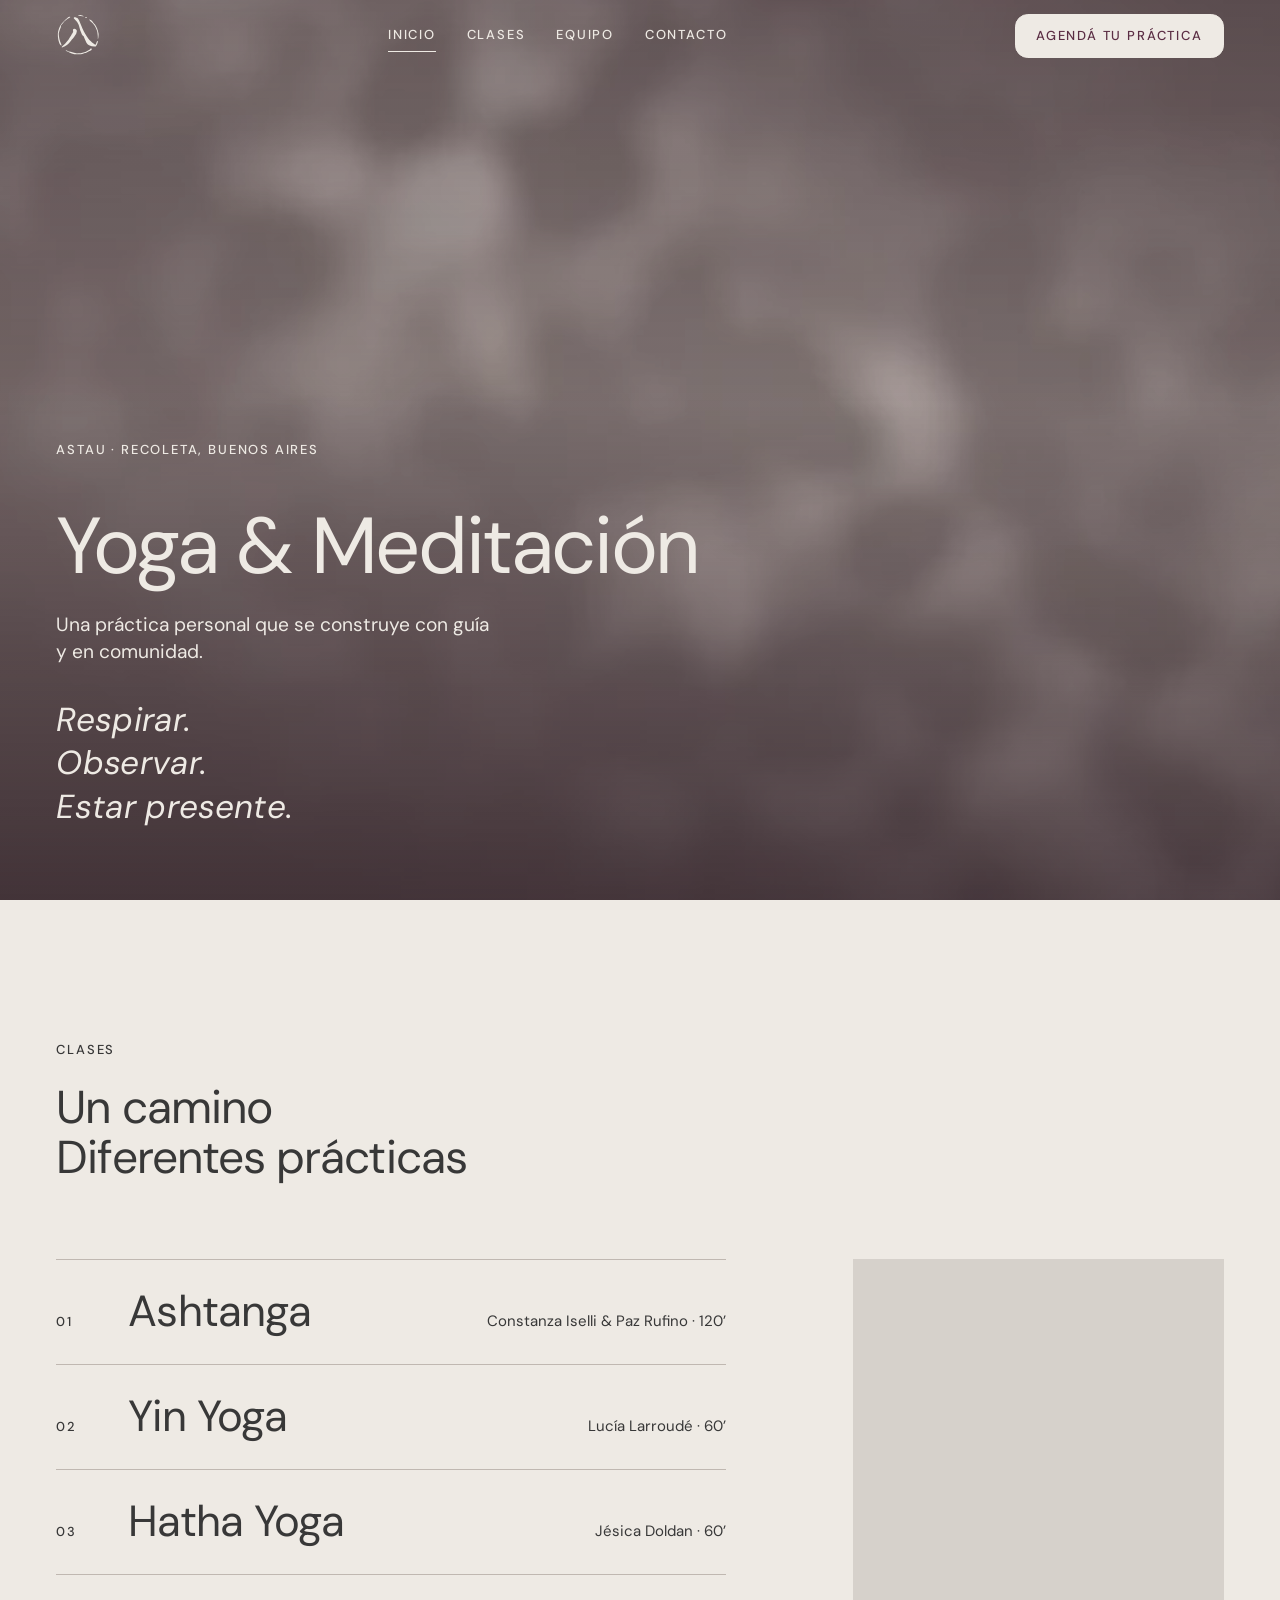
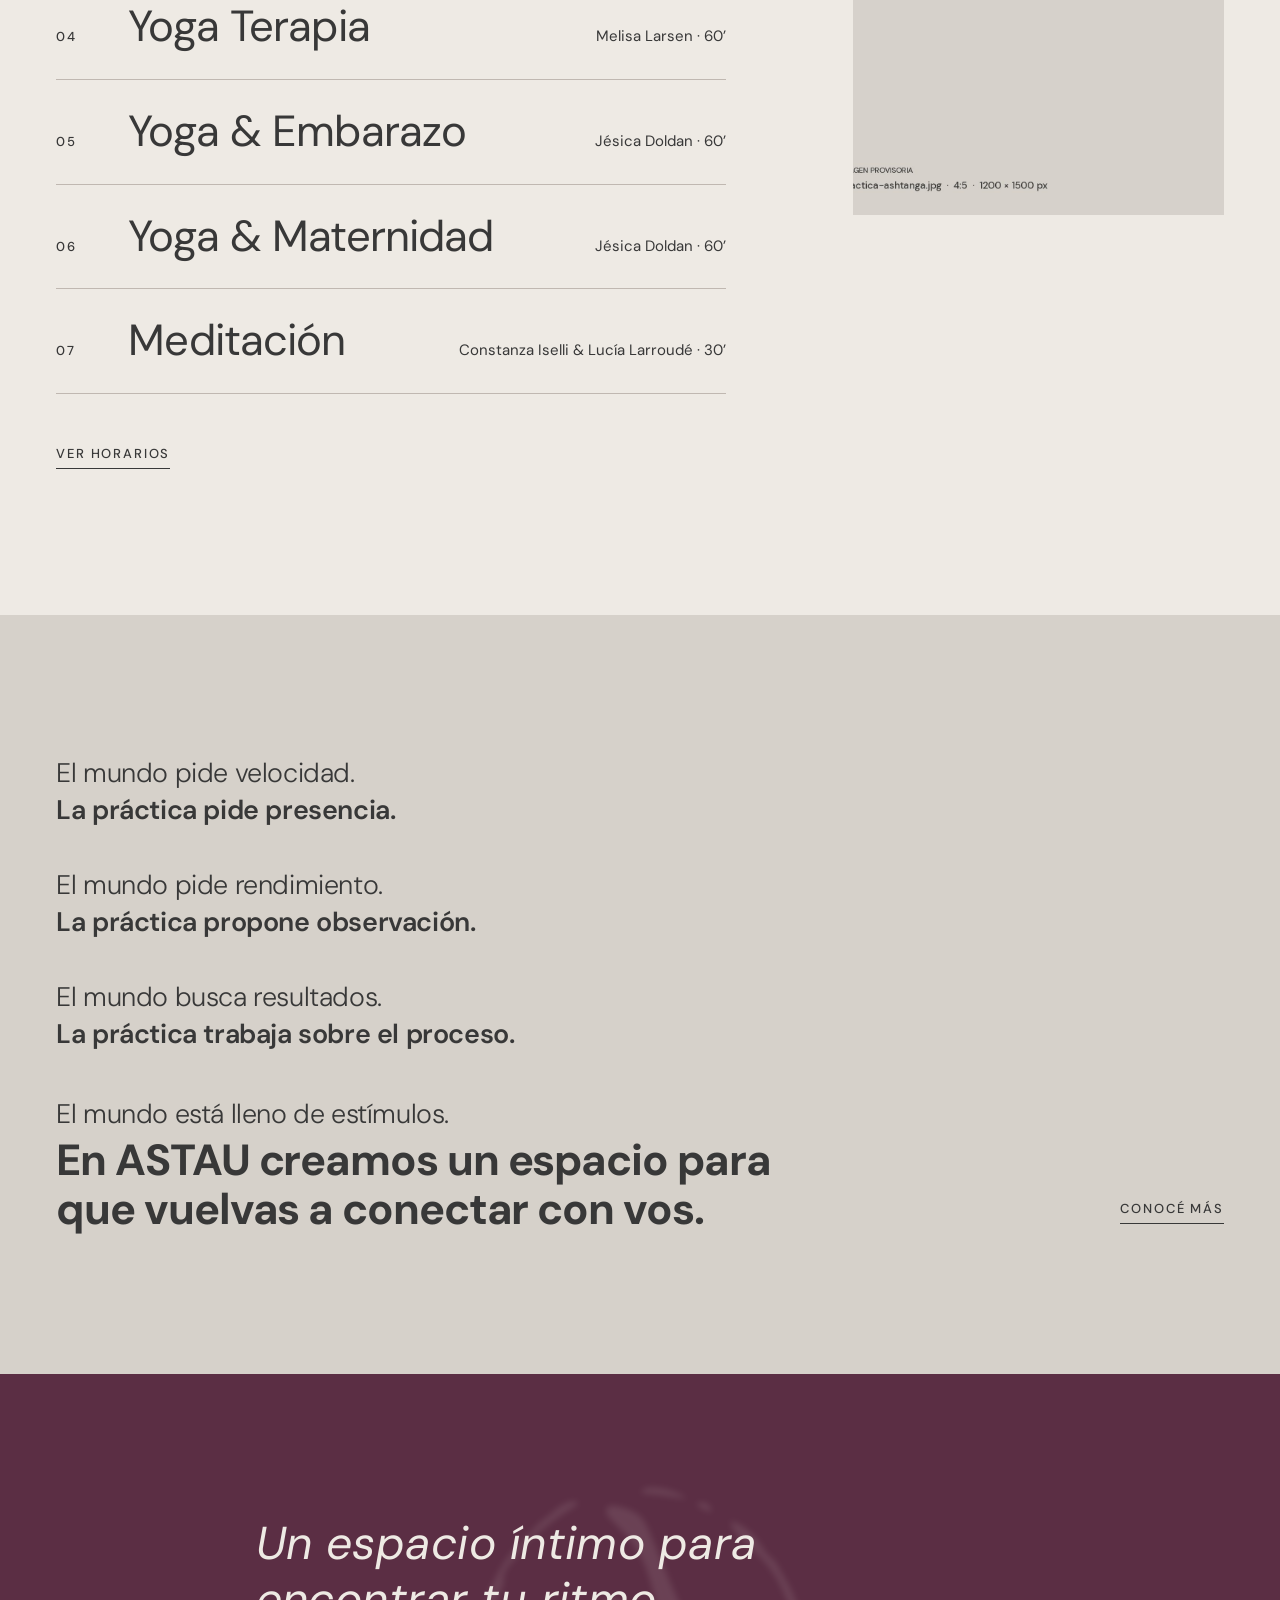
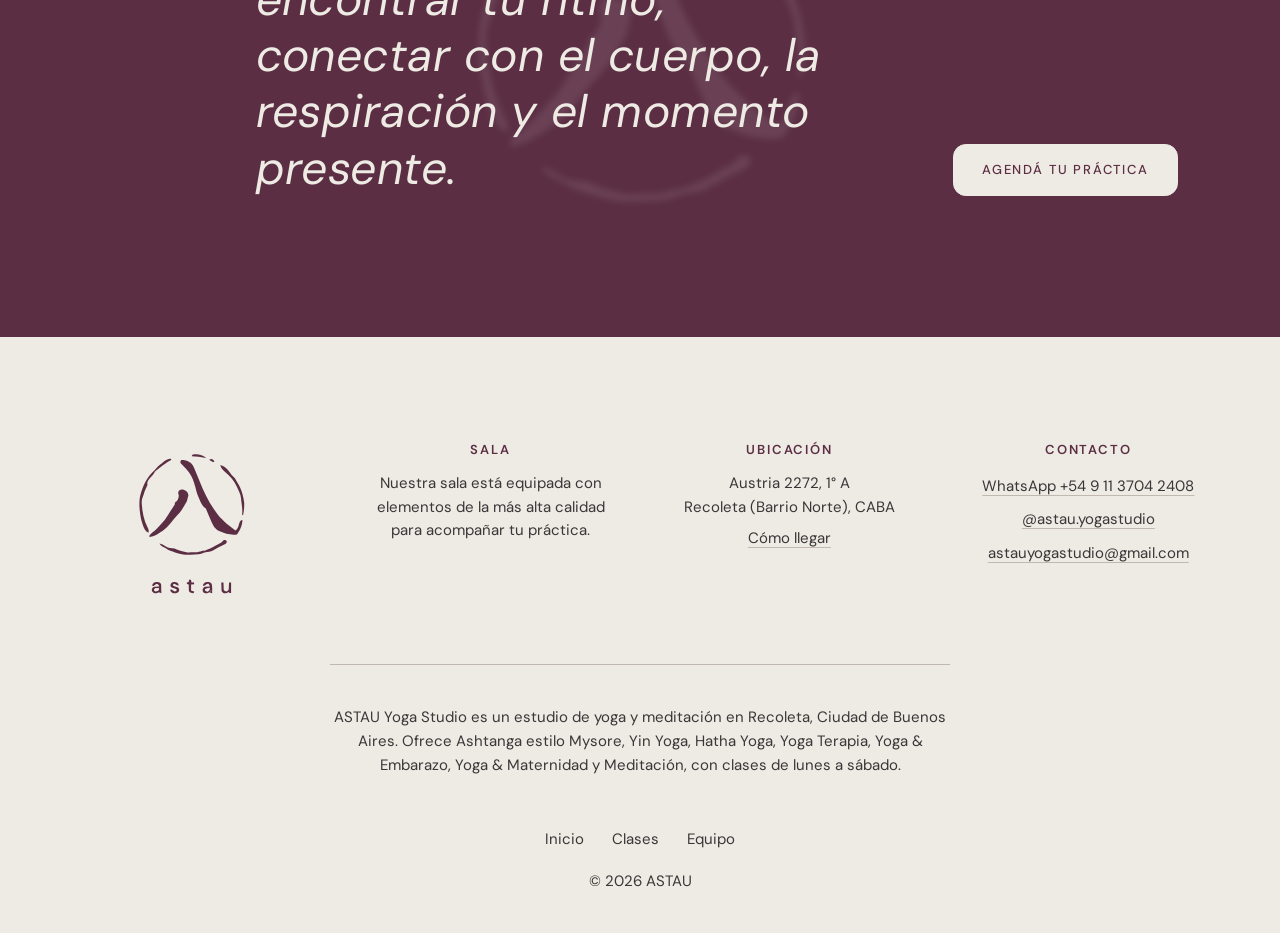
==== commit 02b2abe9: "ajustes en index" ====
--- a/index.html
+++ b/index.html
@@ -253,25 +253,25 @@
       <div class="wrap grid">
         <h2 class="sr-only" id="manifiesto-titulo">La práctica</h2>
         <ul class="manifesto__list">
-          <li class="manifesto__pair reveal">
+          <li class="manifesto__pair">
             <span class="manifesto__world">El mundo pide velocidad.</span>
             <strong class="manifesto__practice">La práctica pide presencia.</strong>
           </li>
-          <li class="manifesto__pair reveal">
+          <li class="manifesto__pair">
             <span class="manifesto__world">El mundo pide rendimiento.</span>
             <strong class="manifesto__practice">La práctica propone observación.</strong>
           </li>
-          <li class="manifesto__pair reveal">
+          <li class="manifesto__pair">
             <span class="manifesto__world">El mundo busca resultados.</span>
             <strong class="manifesto__practice">La práctica trabaja sobre el proceso.</strong>
           </li>
         </ul>
         <div class="manifesto__close">
-          <div class="manifesto__final reveal">
+          <div class="manifesto__final">
             <p class="manifesto__world">El mundo está lleno de estímulos.</p>
             <p class="manifesto__statement">En ASTAU creamos un espacio para que vuelvas a conectar con vos.</p>
           </div>
-          <div class="manifesto__cta reveal">
+          <div class="manifesto__cta">
             <a class="link" href="equipo/">Conocé más</a>
           </div>
         </div>
@@ -364,7 +364,7 @@
 
     <section class="closing" aria-label="Agendá tu práctica">
       <div class="wrap closing__inner">
-        <img class="closing__mark reveal" src="assets/brand/isotipo-negativo.svg" alt="" width="88" height="88" loading="lazy">
+        <img class="closing__mark" src="assets/brand/isotipo-negativo.svg" alt="" width="88" height="88" loading="lazy" aria-hidden="true">
         <p class="quote reveal">Un espacio íntimo para encontrar tu ritmo, conectar con el cuerpo, la respiración y el momento presente.</p>
         <div class="actions reveal">
           <a class="btn btn--light" href="https://wa.me/5491137042408?text=Hola%2C%20quiero%20agendar%20una%20pr%C3%A1ctica%20en%20ASTAU." target="_blank" rel="noopener" data-track="clic_whatsapp" data-ubicacion="cierre">Agendá tu práctica</a>
@@ -401,8 +401,6 @@
         <ul class="footer__nav">
           <li><a href="./">Inicio</a></li>
           <li><a href="clases/">Clases</a></li>
-          <li><a href="clases/#horarios">Horarios</a></li>
-          <li><a href="clases/#abonos">Abonos</a></li>
           <li><a href="equipo/">Equipo</a></li>
         </ul>
         <p>© 2026 ASTAU</p>
--- a/assets/css/tokens.css
+++ b/assets/css/tokens.css
@@ -38,6 +38,7 @@
   --fs-h3: clamp(1.375rem, 1.9vw, 1.875rem);
   --fs-lead: clamp(1.1875rem, 1.5vw, 1.4375rem);
   --fs-body: clamp(1.0625rem, 1.1vw, 1.1875rem);
+  --fs-footer: clamp(0.9rem, 1vw, 1rem);
   --fs-small: 0.9375rem;
   --fs-label: 0.8125rem;
 
@@ -56,7 +57,7 @@
   --gutter: clamp(1.25rem, 4.4vw, 4rem);
   --gap: clamp(1rem, 2.2vw, 2rem);
   --header-h: 4.5rem;
-  --radius: 0.5rem;
+  --radius: 0.8rem;
 
   /* Movimiento: una curva, dos duraciones */
   --ease: cubic-bezier(0.4, 0, 0.2, 1);
--- a/assets/css/main.css
+++ b/assets/css/main.css
@@ -1155,10 +1155,10 @@
   position: relative;
   display: flex;
   flex-direction: column;
-  gap: 0.15rem;
+  gap: 0.2rem;
   width: 100%;
-  height: 8.75rem;
-  padding: 0.85rem 1rem 0.9rem;
+  height: 10.5rem;
+  padding: 1.1rem 1.15rem;
   background: var(--c-bg);
   transition: box-shadow var(--t-fast) var(--ease);
 }
@@ -1346,6 +1346,32 @@
 
 .faq details {
   border-bottom: 1px solid var(--c-line);
+}
+
+.faq details::details-content {
+  interpolate-size: allow-keywords;
+  overflow: clip;
+  contain: layout;
+}
+
+.faq details:not([open])::details-content {
+  block-size: 0;
+  opacity: 0;
+}
+
+.faq details[open]::details-content {
+  opacity: 1;
+}
+
+@media (prefers-reduced-motion: no-preference) {
+  .faq details::details-content {
+    transition:
+      block-size var(--t-fast) var(--ease),
+      opacity var(--t-fast) var(--ease),
+      content-visibility var(--t-fast) var(--ease),
+      display var(--t-fast) var(--ease);
+    transition-behavior: allow-discrete;
+  }
 }
 
 .faq summary {
@@ -1454,6 +1480,8 @@
 /* 8. Cierre y footer ----------------------------------------------------- */
 
 .closing {
+  position: relative;
+  overflow: hidden;
   padding-block: var(--section);
   background: var(--c-accent);
   color: var(--c-bg);
@@ -1469,14 +1497,28 @@
 }
 
 .closing__inner {
+  position: relative;
+  z-index: 1;
   display: grid;
   gap: var(--s-5);
   justify-items: start;
 }
 
-.closing__mark {
-  width: clamp(4rem, 7vw, 5.5rem);
+.closing__mark,
+.js .closing__mark.reveal,
+.js .closing__mark.reveal.is-visible {
+  position: absolute;
+  left: 50%;
+  top: 50%;
+  translate: -50% -50%;
+  transform: none;
+  width: clamp(14rem, 28vw, 22rem);
   height: auto;
+  opacity: 0.1;
+  filter: blur(3px);
+  pointer-events: none;
+  user-select: none;
+  z-index: -1;
 }
 
 .closing .quote {
@@ -1490,6 +1532,13 @@
 
 .footer__grid {
   row-gap: var(--s-5);
+  align-items: start;
+}
+
+.footer__logo {
+  display: flex;
+  justify-content: center;
+  align-items: center;
 }
 
 .footer__logo img {
@@ -1497,37 +1546,58 @@
   height: auto;
 }
 
+.footer__col {
+  display: flex;
+  flex-direction: column;
+  align-items: center;
+  text-align: center;
+}
+
 .footer__col .label {
-  margin-bottom: var(--s-2);
+  margin-bottom: 0.85rem;
+  font-weight: 600;
+  color: var(--c-accent);
+}
+
+.footer__col p {
+  max-width: 26ch;
+  font-size: clamp(0.9375rem, 1vw, 1.0625rem);
+  line-height: 1.55;
 }
 
 .footer__col p + p {
-  margin-top: 0.1rem;
+  margin-top: 0.35rem;
 }
 
 .footer__col a {
   display: inline-block;
-  padding-block: 0.6rem;
+  padding-block: 0.15rem;
   text-decoration: underline;
+  text-decoration-color: var(--c-line);
   text-decoration-thickness: 1px;
-  text-underline-offset: 0.2em;
-  transition: color var(--t-fast) var(--ease);
+  text-underline-offset: 0.25em;
+  transition:
+    color var(--t-fast) var(--ease),
+    text-decoration-color var(--t-fast) var(--ease);
 }
 
 .footer__col a:hover {
   color: var(--c-accent);
+  text-decoration-color: currentColor;
 }
 
 .footer__about {
   max-width: 62ch;
-  margin-top: var(--s-6);
-  padding-top: var(--s-3);
+  margin: var(--s-5) auto 0;
+  padding-top: var(--s-4);
   border-top: 1px solid var(--c-line);
   font-size: var(--fs-small);
+  text-align: center;
 }
 
 .footer__bottom {
   display: flex;
+  flex-direction: column;
   flex-wrap: wrap;
   align-items: center;
   justify-content: space-between;
@@ -1577,6 +1647,15 @@
     grid-template-columns: repeat(2, minmax(0, 1fr));
     gap: var(--gap);
   }
+
+  .footer__grid {
+    grid-template-columns: repeat(3, minmax(0, 1fr));
+    column-gap: var(--gap);
+  }
+
+  .footer__logo {
+    grid-column: 1 / -1;
+  }
 }
 
 @media (min-width: 64rem) {
@@ -1624,6 +1703,8 @@
     grid-column: 9 / span 4;
     justify-self: start;
     padding-bottom: 0.25rem;
+    width: 100%;
+    text-align: end;
   }
 
   .space__media {
@@ -1856,11 +1937,6 @@
     align-items: end;
   }
 
-  .closing__mark {
-    grid-column: 1 / span 2;
-    align-self: start;
-  }
-
   .closing .quote {
     grid-column: 3 / span 6;
     max-width: none;
@@ -1872,8 +1948,14 @@
     align-items: flex-start;
   }
 
+  .footer__grid {
+    grid-template-columns: repeat(12, minmax(0, 1fr));
+    align-items: start;
+  }
+
   .footer__logo {
     grid-column: 1 / span 3;
+    align-self: center;
   }
 
   .footer__col:nth-child(2) {
@@ -1900,6 +1982,42 @@
 .js .reveal.is-visible {
   opacity: 1;
   transform: none;
+}
+
+@media (prefers-reduced-motion: no-preference) {
+  .js .manifesto :is(.manifesto__world, .manifesto__practice, .manifesto__statement) {
+    opacity: 0;
+    translate: clamp(4.5rem, 14vw, 11rem) 0;
+    filter: blur(10px);
+  }
+
+  .js .manifesto.is-visible :is(.manifesto__world, .manifesto__practice, .manifesto__statement) {
+    opacity: 1;
+    translate: 0 0;
+    filter: blur(0);
+    transition:
+      opacity var(--line-duration, 1800ms) var(--ease),
+      translate var(--line-duration, 1800ms) var(--ease),
+      filter var(--line-duration, 1800ms) var(--ease);
+    transition-delay: var(--line-delay, 0ms);
+  }
+
+  .js .manifesto .manifesto__cta {
+    opacity: 0;
+    translate: clamp(4.5rem, 14vw, 11rem) 0;
+    filter: blur(10px);
+  }
+
+  .js .manifesto.is-visible .manifesto__cta {
+    opacity: 1;
+    translate: 0 0;
+    filter: blur(0);
+    transition:
+      opacity var(--line-duration, 1800ms) var(--ease),
+      translate var(--line-duration, 1800ms) var(--ease),
+      filter var(--line-duration, 1800ms) var(--ease);
+    transition-delay: var(--cta-delay, 0ms);
+  }
 }
 
 @media (prefers-reduced-motion: reduce) {
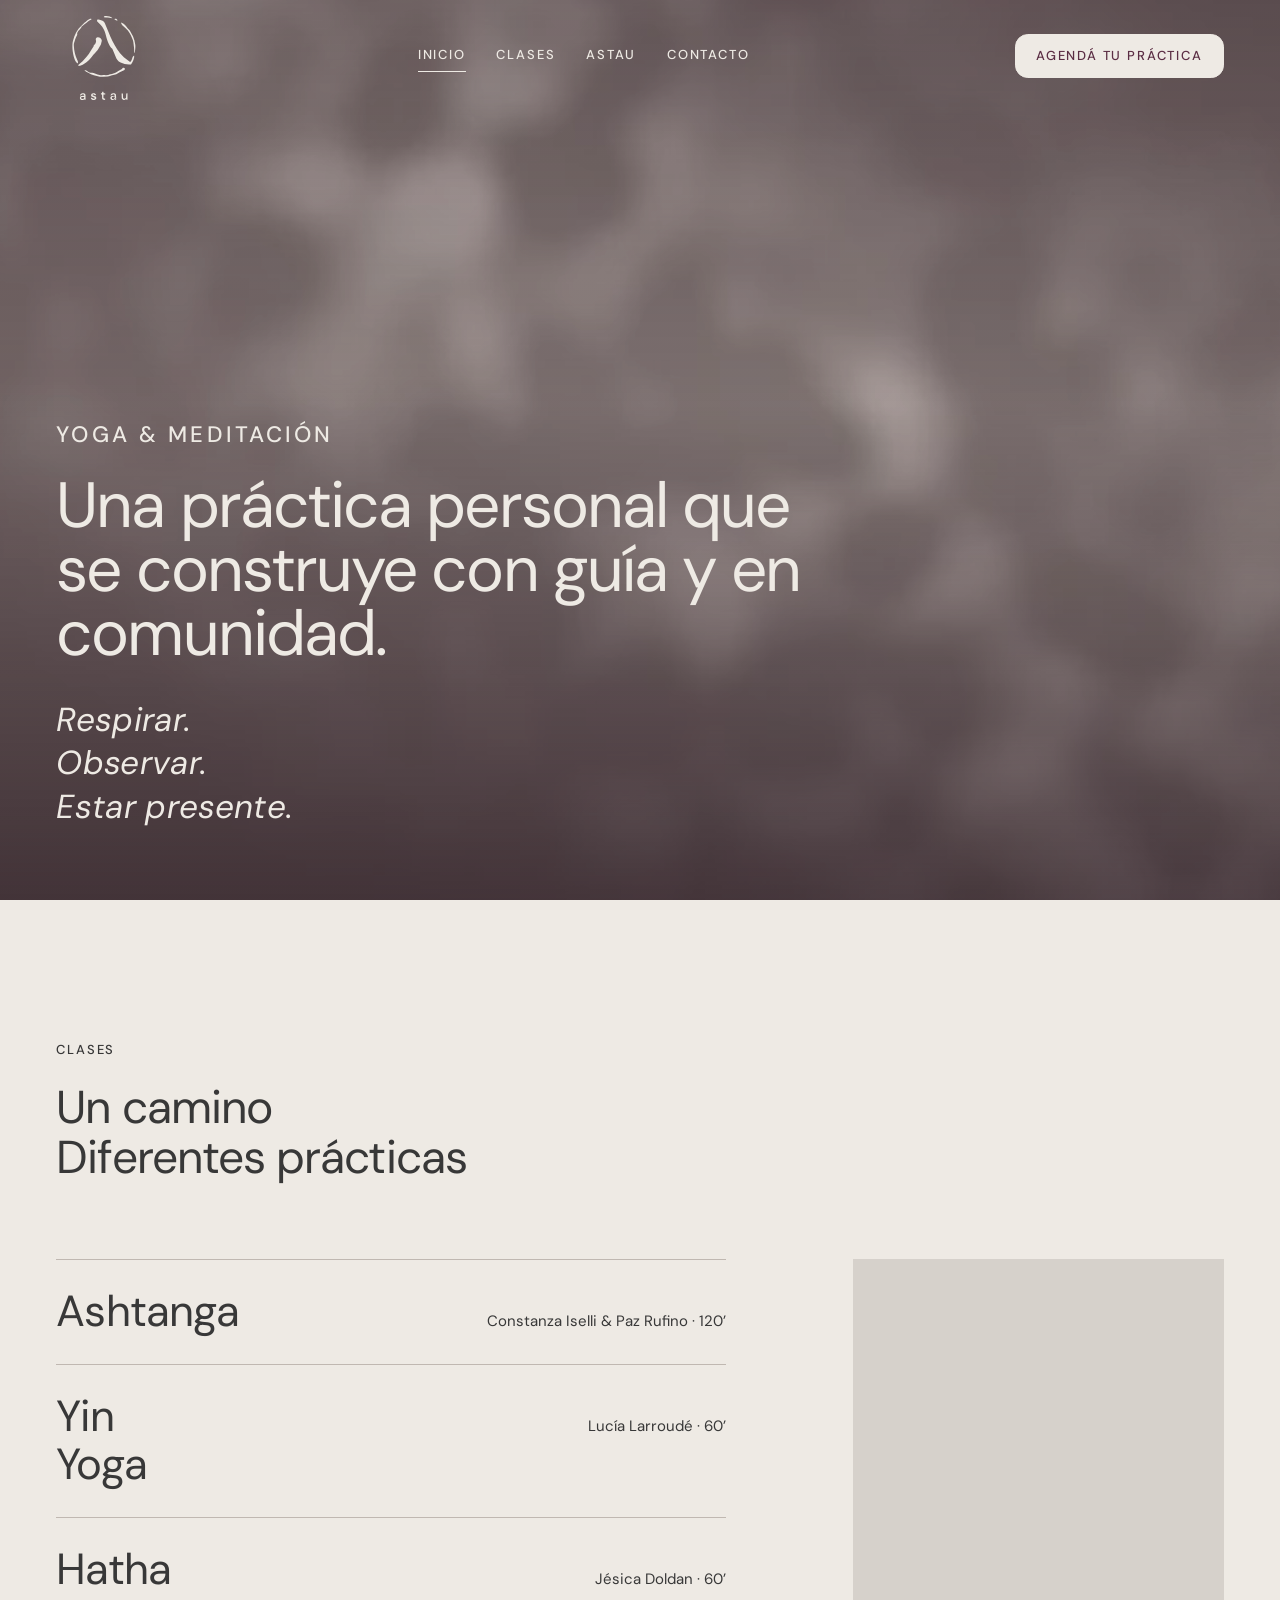
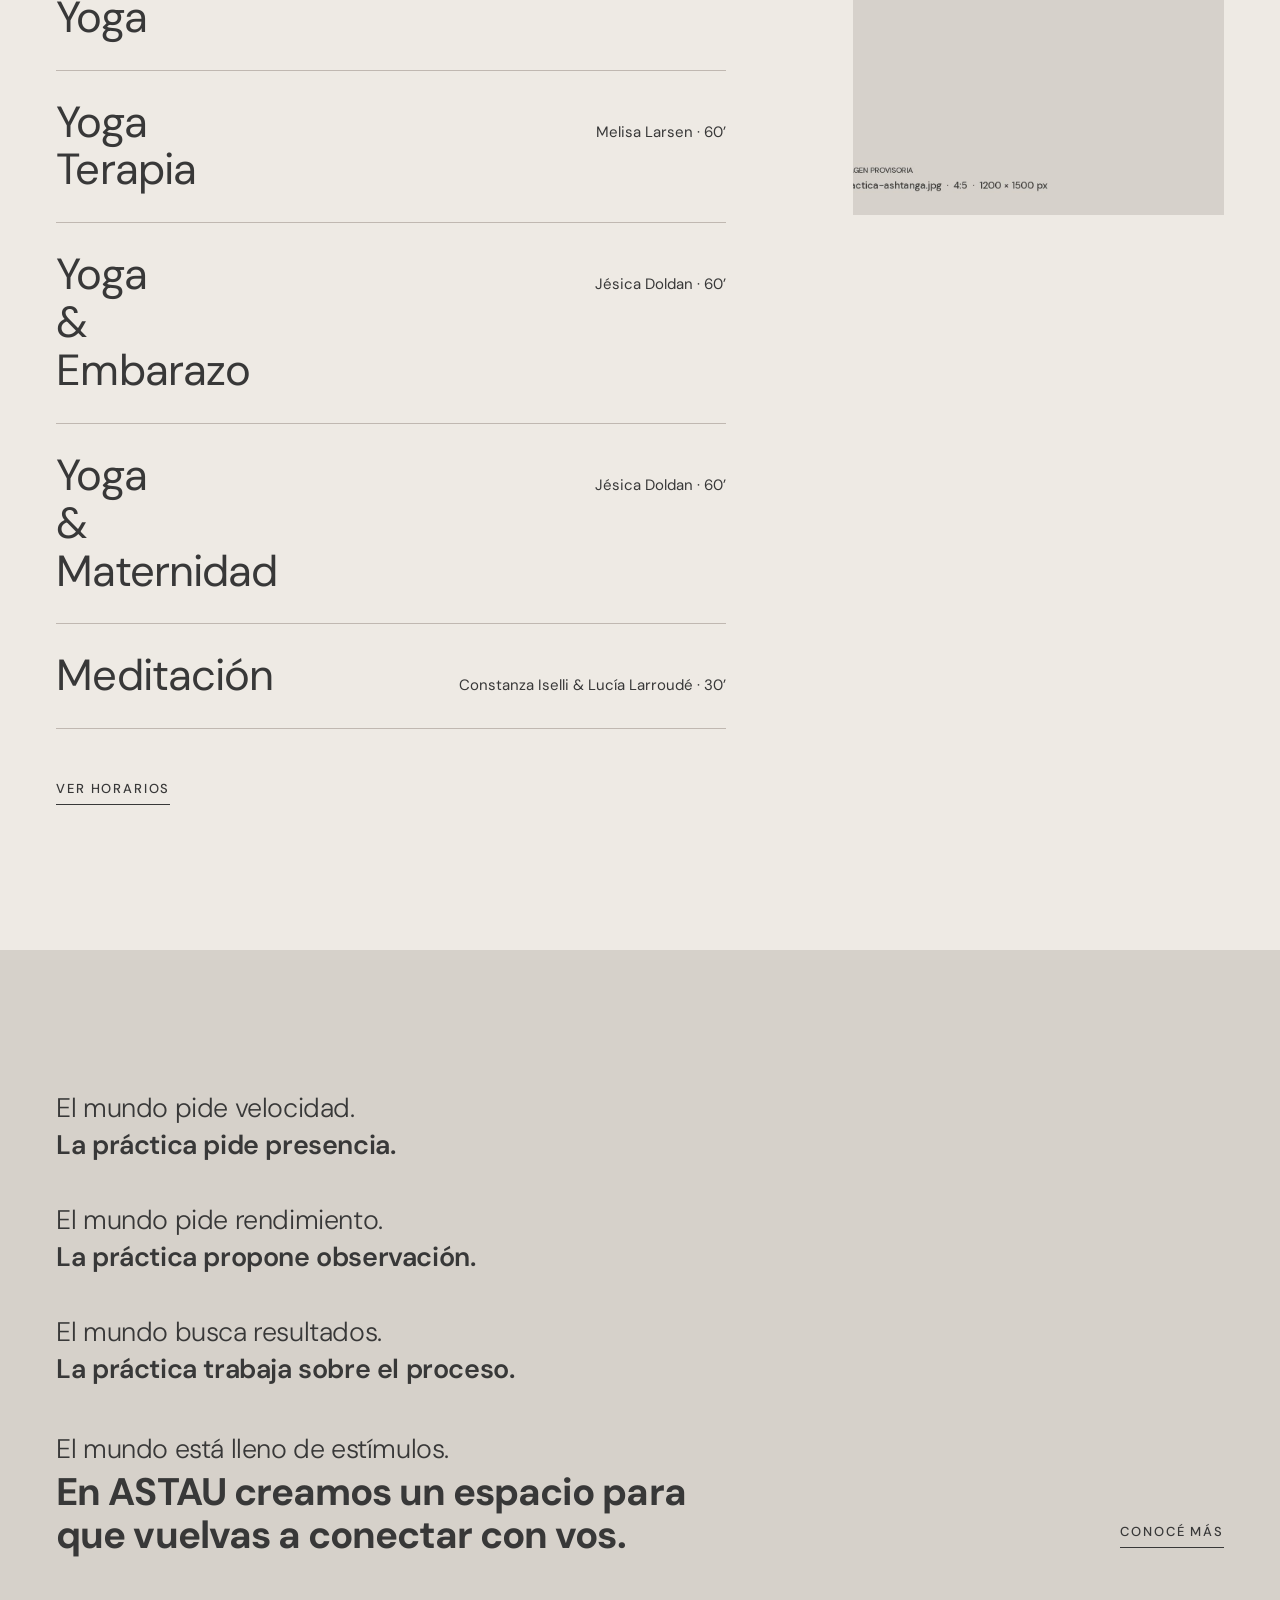
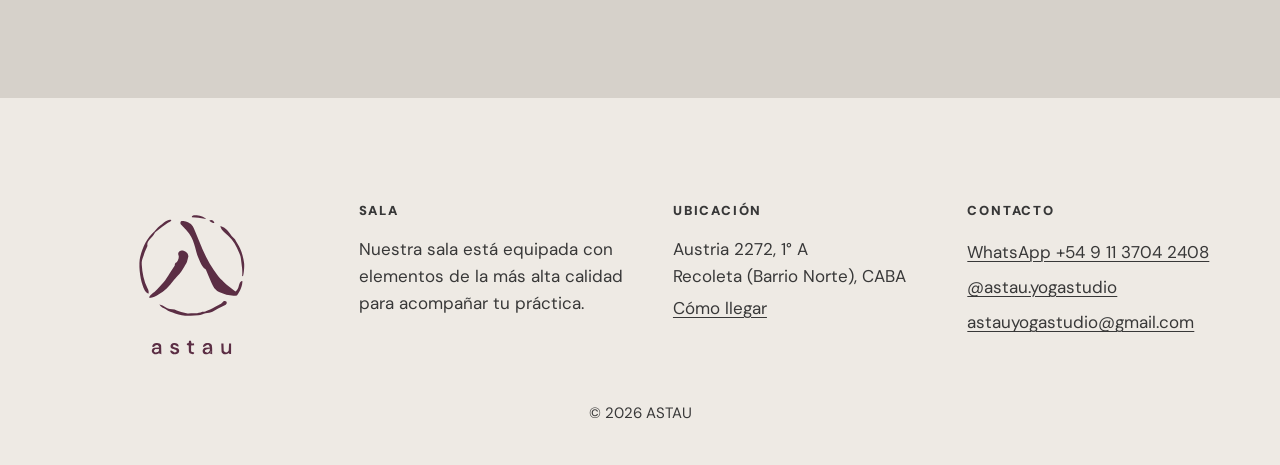
==== commit 088dd39c: "cambio logo y navbar" ====
--- a/index.html
+++ b/index.html
@@ -118,14 +118,14 @@
   <header class="header header--over">
     <div class="wrap header__inner">
       <a class="header__logo" href="./" aria-label="ASTAU, ir al inicio">
-        <img class="header__logo-color" src="assets/brand/isotipo-color.svg" alt="ASTAU" width="44" height="44">
-        <img class="header__logo-light" src="assets/brand/isotipo-negativo.svg" alt="" width="44" height="44">
+        <img class="header__logo-color" src="assets/brand/logo-color.svg" alt="ASTAU" width="80" height="80">
+        <img class="header__logo-light" src="assets/brand/logo-negativo.svg" alt="" width="80" height="80">
       </a>
       <nav class="nav" aria-label="Principal">
         <ul class="nav__list">
           <li><a class="nav__link" href="./" aria-current="page">Inicio</a></li>
           <li><a class="nav__link" href="clases/">Clases</a></li>
-          <li><a class="nav__link" href="equipo/">Equipo</a></li>
+          <li><a class="nav__link" href="astau/">Astau</a></li>
           <li><a class="nav__link" href="#contacto">Contacto</a></li>
         </ul>
       </nav>
@@ -146,7 +146,7 @@
     <ul class="menu__list">
       <li><a class="menu__link" href="./" aria-current="page">Inicio</a></li>
       <li><a class="menu__link" href="clases/">Clases</a></li>
-      <li><a class="menu__link" href="equipo/">Equipo</a></li>
+      <li><a class="menu__link" href="astau/">Astau</a></li>
       <li><a class="menu__link" href="#contacto">Contacto</a></li>
     </ul>
     <div class="menu__foot">
@@ -169,9 +169,10 @@
 
       <div class="wrap grid hero__grid">
         <div class="hero__content">
-          <p class="label reveal">ASTAU · Recoleta, Buenos Aires</p>
-          <h1 class="display reveal" id="hero-titulo">Yoga &amp; Meditación</h1>
-          <p class="hero__lead reveal">Una práctica personal que se construye con guía y en comunidad.</p>
+          <p class="label reveal">Yoga &amp; Meditación</p>
+          <!-- <h1 class="display reveal" id="hero-titulo">Yoga &amp; Meditación</h1> -->
+          <h1 class="reveal" id="hero-titulo">Una práctica personal que se construye con guía y en comunidad.</h1>
+          <!-- <p class="hero__lead reveal">Una práctica personal que se construye con guía y en comunidad.</p> -->
           <p class="hero__mantra reveal"><span>Respirar.</span> <span>Observar.</span> <span>Estar presente.</span></p>
           <!-- <div class="actions reveal">
             <a class="btn btn--light" href="https://wa.me/5491137042408?text=Hola%2C%20quiero%20agendar%20una%20pr%C3%A1ctica%20en%20ASTAU." target="_blank" rel="noopener" data-track="clic_whatsapp" data-ubicacion="hero">Agendá tu práctica</a>
@@ -192,49 +193,42 @@
           <ol class="index reveal">
               <li>
                 <a class="index__link" href="clases/#ashtanga" data-preview="assets/img/practica-ashtanga.jpg" data-preview-alt="Práctica de Ashtanga en la sala de ASTAU" data-track="ver_practica" data-practica="ashtanga">
-                  <span class="index__num">01</span>
                   <span class="index__name">Ashtanga</span>
                   <span class="index__meta">Constanza Iselli &amp; Paz Rufino · 120’</span>
                 </a>
               </li>
               <li>
                 <a class="index__link" href="clases/#yin-yoga" data-preview="assets/img/practica-yin-yoga.jpg" data-preview-alt="Práctica de Yin Yoga con elementos de sostén" data-track="ver_practica" data-practica="yin-yoga">
-                  <span class="index__num">02</span>
                   <span class="index__name">Yin Yoga</span>
                   <span class="index__meta">Lucía Larroudé · 60’</span>
                 </a>
               </li>
               <li>
                 <a class="index__link" href="clases/#hatha-yoga" data-preview="assets/img/practica-hatha-yoga.jpg" data-preview-alt="Práctica de Hatha Yoga en ASTAU" data-track="ver_practica" data-practica="hatha-yoga">
-                  <span class="index__num">03</span>
                   <span class="index__name">Hatha Yoga</span>
                   <span class="index__meta">Jésica Doldan · 60’</span>
                 </a>
               </li>
               <li>
                 <a class="index__link" href="clases/#yoga-terapia" data-preview="assets/img/practica-yoga-terapia.jpg" data-preview-alt="Práctica de Yoga Terapia con elementos de apoyo" data-track="ver_practica" data-practica="yoga-terapia">
-                  <span class="index__num">04</span>
                   <span class="index__name">Yoga Terapia</span>
                   <span class="index__meta">Melisa Larsen · 60’</span>
                 </a>
               </li>
               <li>
                 <a class="index__link" href="clases/#yoga-embarazo" data-preview="assets/img/practica-yoga-embarazo.jpg" data-preview-alt="Práctica de yoga prenatal en ASTAU" data-track="ver_practica" data-practica="yoga-embarazo">
-                  <span class="index__num">05</span>
                   <span class="index__name">Yoga &amp; Embarazo</span>
                   <span class="index__meta">Jésica Doldan · 60’</span>
                 </a>
               </li>
               <li>
                 <a class="index__link" href="clases/#yoga-maternidad" data-preview="assets/img/practica-yoga-maternidad.jpg" data-preview-alt="Práctica de yoga postnatal con bebés en ASTAU" data-track="ver_practica" data-practica="yoga-maternidad">
-                  <span class="index__num">06</span>
                   <span class="index__name">Yoga &amp; Maternidad</span>
                   <span class="index__meta">Jésica Doldan · 60’</span>
                 </a>
               </li>
               <li>
                 <a class="index__link" href="clases/#meditacion" data-preview="assets/img/practica-meditacion.jpg" data-preview-alt="Encuentro de meditación en ASTAU" data-track="ver_practica" data-practica="meditacion">
-                  <span class="index__num">07</span>
                   <span class="index__name">Meditación</span>
                   <span class="index__meta">Constanza Iselli &amp; Lucía Larroudé · 30’</span>
                 </a>
@@ -272,7 +266,7 @@
             <p class="manifesto__statement">En ASTAU creamos un espacio para que vuelvas a conectar con vos.</p>
           </div>
           <div class="manifesto__cta">
-            <a class="link" href="equipo/">Conocé más</a>
+            <a class="link" href="astau/">Conocé más</a>
           </div>
         </div>
       </div>
@@ -362,16 +356,16 @@
       </div>
     </section> -->
 
-    <section class="closing" aria-label="Agendá tu práctica">
+    <!-- <section class="closing" aria-label="Agendá tu práctica">
       <div class="wrap closing__inner">
         <img class="closing__mark" src="assets/brand/isotipo-negativo.svg" alt="" width="88" height="88" loading="lazy" aria-hidden="true">
         <p class="quote reveal">Un espacio íntimo para encontrar tu ritmo, conectar con el cuerpo, la respiración y el momento presente.</p>
         <div class="actions reveal">
           <a class="btn btn--light" href="https://wa.me/5491137042408?text=Hola%2C%20quiero%20agendar%20una%20pr%C3%A1ctica%20en%20ASTAU." target="_blank" rel="noopener" data-track="clic_whatsapp" data-ubicacion="cierre">Agendá tu práctica</a>
-          <!-- <a class="link" href="clases/#horarios">Ver horarios</a> -->
-        </div>
-      </div>
-    </section>
+          <a class="link" href="clases/#horarios">Ver horarios</a>
+        </div>
+      </div>
+    </section> -->
   </main>
 
   <footer class="footer" id="contacto">
@@ -396,13 +390,8 @@
           <p><a href="mailto:astauyogastudio@gmail.com" data-track="clic_mail">astauyogastudio@gmail.com</a></p>
         </div>
       </div>
-      <p class="footer__about">ASTAU Yoga Studio es un estudio de yoga y meditación en Recoleta, Ciudad de Buenos Aires. Ofrece Ashtanga estilo Mysore, Yin Yoga, Hatha Yoga, Yoga Terapia, Yoga &amp; Embarazo, Yoga &amp; Maternidad y Meditación, con clases de lunes a sábado.</p>
+      
       <div class="footer__bottom">
-        <ul class="footer__nav">
-          <li><a href="./">Inicio</a></li>
-          <li><a href="clases/">Clases</a></li>
-          <li><a href="equipo/">Equipo</a></li>
-        </ul>
         <p>© 2026 ASTAU</p>
       </div>
     </div>
--- a/assets/css/tokens.css
+++ b/assets/css/tokens.css
@@ -56,7 +56,7 @@
   --maxw: 90rem;
   --gutter: clamp(1.25rem, 4.4vw, 4rem);
   --gap: clamp(1rem, 2.2vw, 2rem);
-  --header-h: 4.5rem;
+  --header-h: 7rem;
   --radius: 0.8rem;
 
   /* Movimiento: una curva, dos duraciones */
--- a/assets/css/main.css
+++ b/assets/css/main.css
@@ -15,12 +15,15 @@
 html {
   -webkit-text-size-adjust: 100%;
   text-size-adjust: 100%;
+  -webkit-tap-highlight-color: transparent;
   scroll-behavior: smooth;
   scroll-padding-top: calc(var(--header-h) + 1.5rem);
+  overflow-x: clip;
 }
 
 body {
   margin: 0;
+  overflow-x: clip;
   background: var(--c-bg);
   color: var(--c-text);
   font-family: var(--font);
@@ -77,9 +80,29 @@
   cursor: pointer;
 }
 
+a,
+button,
+summary {
+  -webkit-tap-highlight-color: transparent;
+}
+
+a:focus:not(:focus-visible),
+button:focus:not(:focus-visible),
+summary:focus:not(:focus-visible) {
+  outline: none;
+}
+
 :focus-visible {
   outline: 2px solid var(--c-accent);
   outline-offset: 4px;
+}
+
+@media (hover: none), (pointer: coarse) {
+  a:focus,
+  button:focus,
+  summary:focus {
+    outline: none;
+  }
 }
 
 ::selection {
@@ -265,12 +288,12 @@
 .header__logo {
   display: flex;
   align-items: center;
-  min-height: 2.75rem;
+  min-height: 4rem;
 }
 
 .header__logo img {
-  width: 2.75rem;
-  height: 2.75rem;
+  width: 6rem;
+  height: 6rem;
 }
 
 .header__logo-light {
@@ -353,6 +376,10 @@
   font-weight: 500;
   letter-spacing: 0.14em;
   text-transform: uppercase;
+}
+
+.menu-toggle:focus, .menu-toggle:active {
+  outline-color: none;
 }
 
 .menu {
@@ -450,6 +477,10 @@
     border-color var(--t-fast) var(--ease);
 }
 
+.btn:focus, .btn:active {
+  outline: none;
+}
+
 .btn:hover {
   background: transparent;
   color: var(--c-accent);
@@ -721,6 +752,17 @@
   display: grid;
   gap: var(--s-3);
   justify-items: start;
+}
+
+.hero__content .label {
+  font-size: 1.4rem;
+}
+
+.hero__content h1{
+  font-size: clamp(2rem, 5vw, 4rem);
+  font-weight: 400;
+  letter-spacing: -0.03em;
+  line-height: 1;
 }
 
 .hero__lead {
@@ -795,6 +837,10 @@
   background: var(--c-sage);
 }
 
+.manifesto {
+  overflow-x: clip;
+}
+
 .manifesto__list {
   display: grid;
   gap: clamp(1.75rem, 3.2vw, 2.75rem);
@@ -838,7 +884,7 @@
 
 .manifesto__statement {
   max-width: 24ch;
-  font-size: clamp(1.75rem, 3.4vw, 2.875rem);
+  font-size: clamp(1.7rem, 3vw, 2.6rem);
   font-weight: 700;
   letter-spacing: -0.025em;
   line-height: 1.12;
@@ -1346,32 +1392,6 @@
 
 .faq details {
   border-bottom: 1px solid var(--c-line);
-}
-
-.faq details::details-content {
-  interpolate-size: allow-keywords;
-  overflow: clip;
-  contain: layout;
-}
-
-.faq details:not([open])::details-content {
-  block-size: 0;
-  opacity: 0;
-}
-
-.faq details[open]::details-content {
-  opacity: 1;
-}
-
-@media (prefers-reduced-motion: no-preference) {
-  .faq details::details-content {
-    transition:
-      block-size var(--t-fast) var(--ease),
-      opacity var(--t-fast) var(--ease),
-      content-visibility var(--t-fast) var(--ease),
-      display var(--t-fast) var(--ease);
-    transition-behavior: allow-discrete;
-  }
 }
 
 .faq summary {
@@ -1399,7 +1419,7 @@
   transition: transform var(--t-fast) var(--ease);
 }
 
-.faq details[open] summary::after {
+.faq details[open]:not(.is-closing) summary::after {
   transform: rotate(45deg);
 }
 
@@ -1521,6 +1541,10 @@
   z-index: -1;
 }
 
+.closing__mark{
+  width: clamp(24rem, 60vw, 66rem);
+}
+
 .closing .quote {
   max-width: 24ch;
 }
@@ -1532,13 +1556,12 @@
 
 .footer__grid {
   row-gap: var(--s-5);
-  align-items: start;
 }
 
 .footer__logo {
-  display: flex;
+  display: grid;
   justify-content: center;
-  align-items: center;
+  align-content: start;
 }
 
 .footer__logo img {
@@ -1547,52 +1570,50 @@
 }
 
 .footer__col {
-  display: flex;
-  flex-direction: column;
-  align-items: center;
-  text-align: center;
+  display: grid;
+  grid-template-columns: minmax(0, max-content);
+  justify-content: center;
+  align-content: start;
 }
 
 .footer__col .label {
-  margin-bottom: 0.85rem;
-  font-weight: 600;
-  color: var(--c-accent);
-}
-
-.footer__col p {
-  max-width: 26ch;
-  font-size: clamp(0.9375rem, 1vw, 1.0625rem);
-  line-height: 1.55;
+  margin-bottom: var(--s-2);
+  font-weight: 900;
 }
 
 .footer__col p + p {
-  margin-top: 0.35rem;
+  margin-top: 0.1rem;
 }
 
 .footer__col a {
   display: inline-block;
-  padding-block: 0.15rem;
+  padding-block: 0.2rem;
   text-decoration: underline;
-  text-decoration-color: var(--c-line);
   text-decoration-thickness: 1px;
-  text-underline-offset: 0.25em;
-  transition:
-    color var(--t-fast) var(--ease),
-    text-decoration-color var(--t-fast) var(--ease);
+  text-underline-offset: 0.2em;
+  transition: color var(--t-fast) var(--ease);
 }
 
 .footer__col a:hover {
   color: var(--c-accent);
-  text-decoration-color: currentColor;
+}
+
+.footer__col p {
+  max-width: 22ch;
+  font-size: var(--fs-body);
 }
 
 .footer__about {
   max-width: 62ch;
-  margin: var(--s-5) auto 0;
-  padding-top: var(--s-4);
+  margin-top: var(--s-6);
+  padding-top: var(--s-3);
   border-top: 1px solid var(--c-line);
   font-size: var(--fs-small);
+
+  margin: 0 auto;
+  margin-top: 60px;
   text-align: center;
+  padding-top: 30px;
 }
 
 .footer__bottom {
@@ -1647,15 +1668,6 @@
     grid-template-columns: repeat(2, minmax(0, 1fr));
     gap: var(--gap);
   }
-
-  .footer__grid {
-    grid-template-columns: repeat(3, minmax(0, 1fr));
-    column-gap: var(--gap);
-  }
-
-  .footer__logo {
-    grid-column: 1 / -1;
-  }
 }
 
 @media (min-width: 64rem) {
@@ -1761,8 +1773,31 @@
   }
 
   .page-head__text {
+    grid-column: 1 / -1;
+    margin-top: var(--s-5);
+    max-width: none;
+    display: grid;
+    grid-template-columns: repeat(12, minmax(0, 1fr));
+    column-gap: var(--gap);
+    align-items: start;
+  }
+
+  .page-head__text > p {
+    max-width: 62ch;
+    margin-top: 0;
+  }
+
+  .page-head__text > p:first-child {
+    grid-column: 1 / span 5;
+    grid-row: 1 / span 2;
+  }
+
+  .page-head__text > p:nth-child(n + 2) {
     grid-column: 7 / span 5;
-    margin-top: var(--s-5);
+  }
+
+  .page-head__text > p:nth-child(n + 3) {
+    margin-top: 1.1em;
   }
 
   .section-head__title {
@@ -1948,14 +1983,8 @@
     align-items: flex-start;
   }
 
-  .footer__grid {
-    grid-template-columns: repeat(12, minmax(0, 1fr));
-    align-items: start;
-  }
-
   .footer__logo {
     grid-column: 1 / span 3;
-    align-self: center;
   }
 
   .footer__col:nth-child(2) {
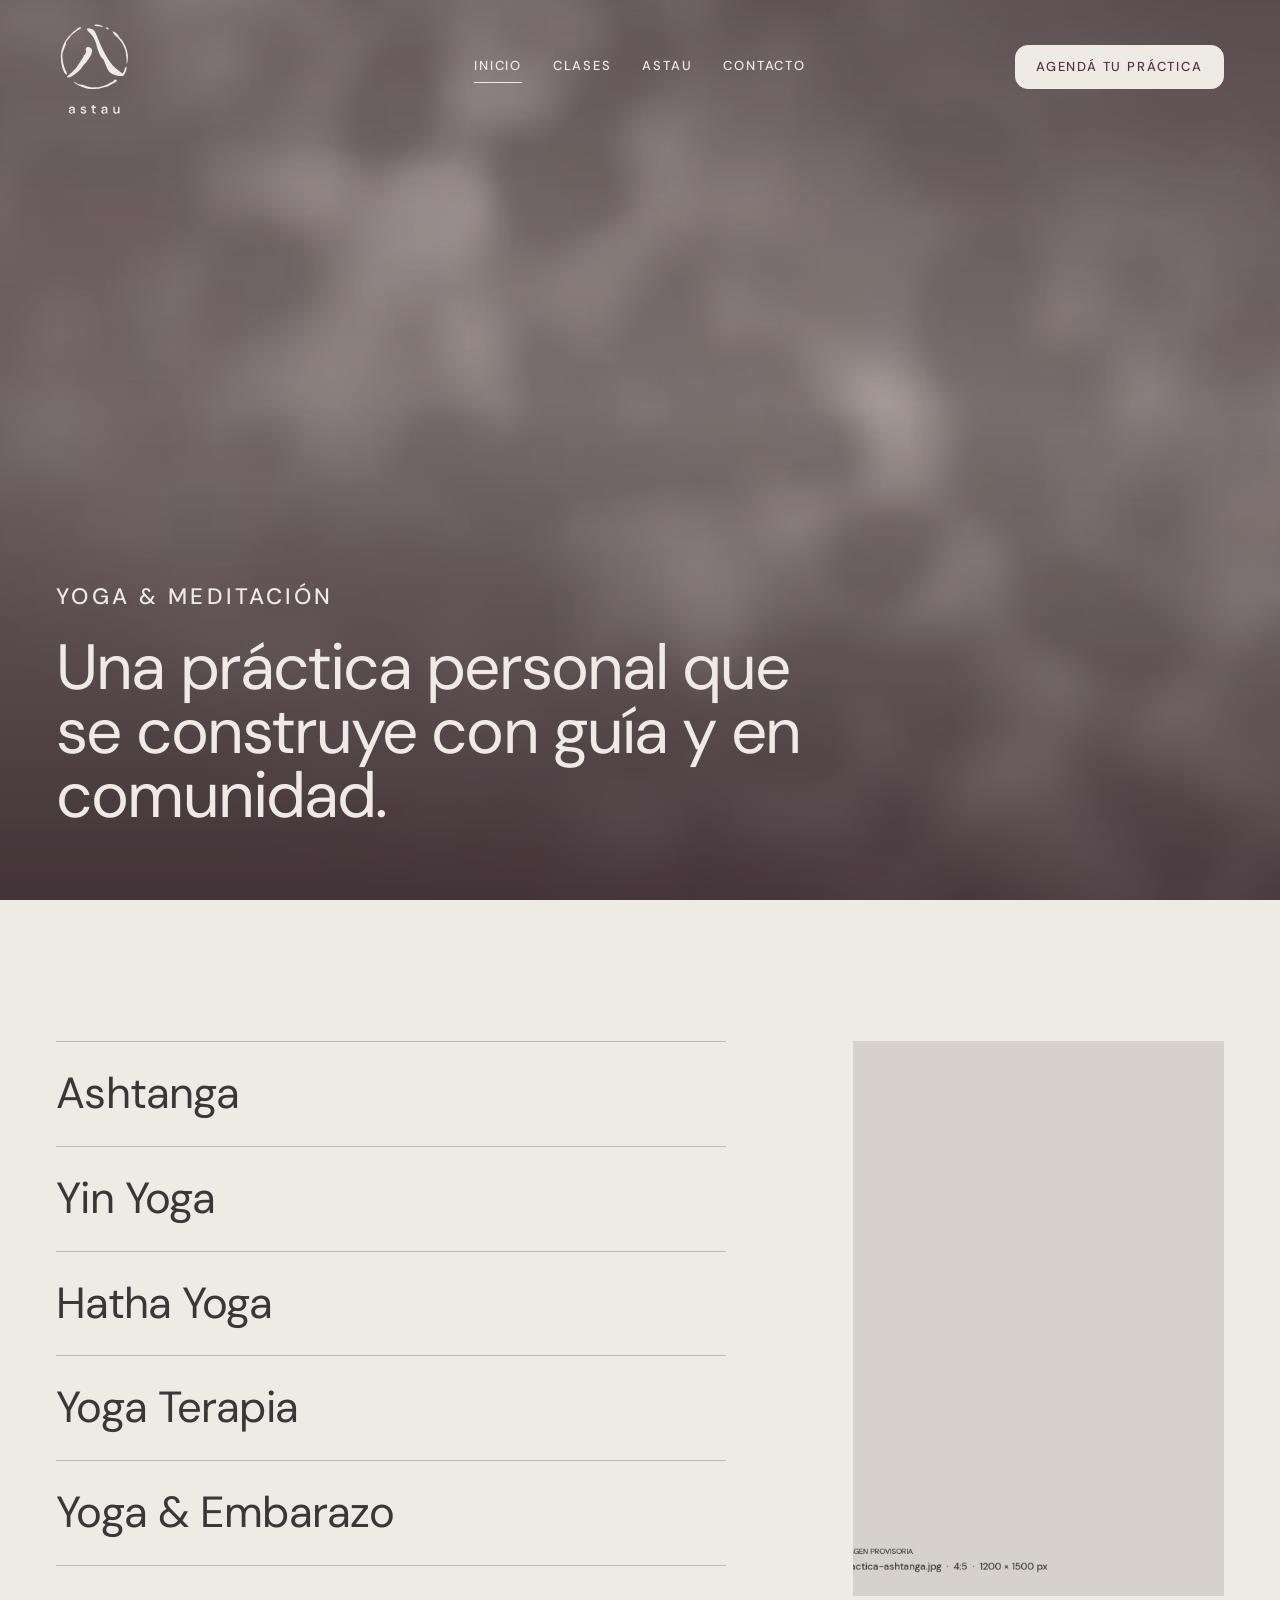
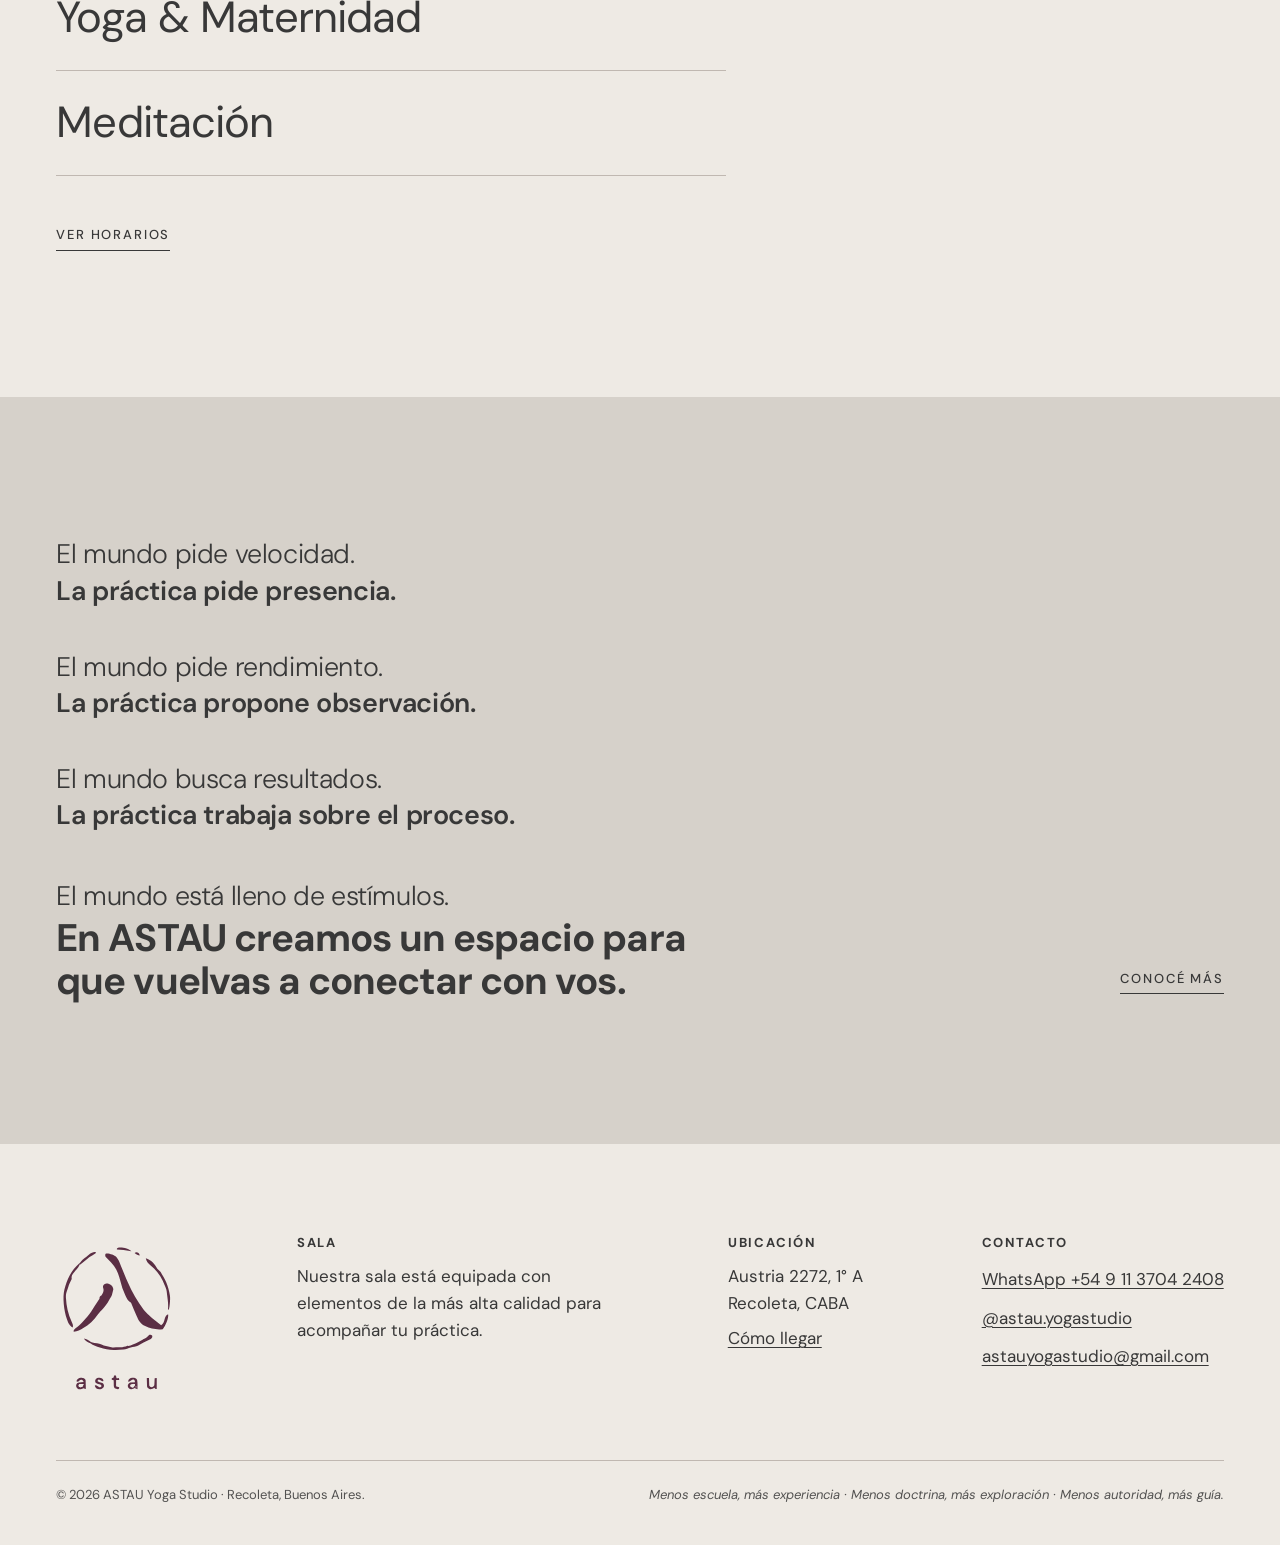
==== commit 503f608b: "ajustes en textos y secciones" ====
--- a/index.html
+++ b/index.html
@@ -112,14 +112,14 @@
 }
   </script>
 </head>
-<body>
+<body data-root="." data-page="inicio">
   <a class="skip" href="#contenido">Saltar al contenido</a>
 
   <header class="header header--over">
     <div class="wrap header__inner">
       <a class="header__logo" href="./" aria-label="ASTAU, ir al inicio">
-        <img class="header__logo-color" src="assets/brand/logo-color.svg" alt="ASTAU" width="80" height="80">
-        <img class="header__logo-light" src="assets/brand/logo-negativo.svg" alt="" width="80" height="80">
+        <img class="header__logo-color" src="assets/brand/logo-color.svg" alt="ASTAU" width="93" height="124">
+        <img class="header__logo-light" src="assets/brand/logo-negativo.svg" alt="" width="93" height="124">
       </a>
       <nav class="nav" aria-label="Principal">
         <ul class="nav__list">
@@ -139,7 +139,7 @@
   <div class="menu" id="menu" role="dialog" aria-modal="true" aria-label="Menú">
     <div class="menu__top">
       <a class="header__logo" href="./" aria-label="ASTAU, ir al inicio">
-        <img src="assets/brand/isotipo-color.svg" alt="ASTAU" width="44" height="44">
+        <img src="assets/brand/logo-color.svg" alt="ASTAU" width="93" height="124">
       </a>
       <button class="menu-toggle" type="button" data-menu-close>Cerrar</button>
     </div>
@@ -173,7 +173,7 @@
           <!-- <h1 class="display reveal" id="hero-titulo">Yoga &amp; Meditación</h1> -->
           <h1 class="reveal" id="hero-titulo">Una práctica personal que se construye con guía y en comunidad.</h1>
           <!-- <p class="hero__lead reveal">Una práctica personal que se construye con guía y en comunidad.</p> -->
-          <p class="hero__mantra reveal"><span>Respirar.</span> <span>Observar.</span> <span>Estar presente.</span></p>
+          <!-- <p class="hero__mantra reveal"><span>Respirar.</span> <span>Observar.</span> <span>Estar presente.</span></p> -->
           <!-- <div class="actions reveal">
             <a class="btn btn--light" href="https://wa.me/5491137042408?text=Hola%2C%20quiero%20agendar%20una%20pr%C3%A1ctica%20en%20ASTAU." target="_blank" rel="noopener" data-track="clic_whatsapp" data-ubicacion="hero">Agendá tu práctica</a>
             <a class="link" href="clases/#horarios">Ver horarios</a>
@@ -185,52 +185,46 @@
 
     <section class="section" aria-labelledby="practicas-titulo">
       <div class="wrap grid">
-        <div class="section-head index-head">
+        <h2 class="sr-only" id="practicas-titulo">Clases</h2>
+        <!-- <div class="section-head index-head">
           <p class="label reveal">Clases</p>
           <h2 class="h2 reveal" id="practicas-titulo"><span>Un camino</span> <span>Diferentes prácticas</span></h2>
-        </div>
+        </div> -->
         <div class="index-col">
           <ol class="index reveal">
               <li>
                 <a class="index__link" href="clases/#ashtanga" data-preview="assets/img/practica-ashtanga.jpg" data-preview-alt="Práctica de Ashtanga en la sala de ASTAU" data-track="ver_practica" data-practica="ashtanga">
                   <span class="index__name">Ashtanga</span>
-                  <span class="index__meta">Constanza Iselli &amp; Paz Rufino · 120’</span>
                 </a>
               </li>
               <li>
                 <a class="index__link" href="clases/#yin-yoga" data-preview="assets/img/practica-yin-yoga.jpg" data-preview-alt="Práctica de Yin Yoga con elementos de sostén" data-track="ver_practica" data-practica="yin-yoga">
                   <span class="index__name">Yin Yoga</span>
-                  <span class="index__meta">Lucía Larroudé · 60’</span>
                 </a>
               </li>
               <li>
                 <a class="index__link" href="clases/#hatha-yoga" data-preview="assets/img/practica-hatha-yoga.jpg" data-preview-alt="Práctica de Hatha Yoga en ASTAU" data-track="ver_practica" data-practica="hatha-yoga">
                   <span class="index__name">Hatha Yoga</span>
-                  <span class="index__meta">Jésica Doldan · 60’</span>
                 </a>
               </li>
               <li>
                 <a class="index__link" href="clases/#yoga-terapia" data-preview="assets/img/practica-yoga-terapia.jpg" data-preview-alt="Práctica de Yoga Terapia con elementos de apoyo" data-track="ver_practica" data-practica="yoga-terapia">
                   <span class="index__name">Yoga Terapia</span>
-                  <span class="index__meta">Melisa Larsen · 60’</span>
                 </a>
               </li>
               <li>
                 <a class="index__link" href="clases/#yoga-embarazo" data-preview="assets/img/practica-yoga-embarazo.jpg" data-preview-alt="Práctica de yoga prenatal en ASTAU" data-track="ver_practica" data-practica="yoga-embarazo">
                   <span class="index__name">Yoga &amp; Embarazo</span>
-                  <span class="index__meta">Jésica Doldan · 60’</span>
                 </a>
               </li>
               <li>
                 <a class="index__link" href="clases/#yoga-maternidad" data-preview="assets/img/practica-yoga-maternidad.jpg" data-preview-alt="Práctica de yoga postnatal con bebés en ASTAU" data-track="ver_practica" data-practica="yoga-maternidad">
                   <span class="index__name">Yoga &amp; Maternidad</span>
-                  <span class="index__meta">Jésica Doldan · 60’</span>
                 </a>
               </li>
               <li>
                 <a class="index__link" href="clases/#meditacion" data-preview="assets/img/practica-meditacion.jpg" data-preview-alt="Encuentro de meditación en ASTAU" data-track="ver_practica" data-practica="meditacion">
                   <span class="index__name">Meditación</span>
-                  <span class="index__meta">Constanza Iselli &amp; Lucía Larroudé · 30’</span>
                 </a>
               </li>
           </ol>
@@ -380,7 +374,7 @@
         </div>
         <div class="footer__col">
           <h2 class="label">Ubicación</h2>
-          <p>Austria 2272, 1° A<br>Recoleta (Barrio Norte), CABA</p>
+          <p>Austria 2272, 1° A<br>Recoleta, CABA</p>
           <p><a href="https://maps.app.goo.gl/wTtZTwhwu7xZctVu7" target="_blank" rel="noopener" data-track="clic_maps">Cómo llegar</a></p>
         </div>
         <div class="footer__col">
@@ -391,8 +385,9 @@
         </div>
       </div>
       
-      <div class="footer__bottom">
-        <p>© 2026 ASTAU</p>
+      <div class="site-footer__bottom">
+        <p>© 2026 ASTAU Yoga Studio · Recoleta, Buenos Aires.</p>
+        <p class="site-footer__mantra">Menos escuela, más experiencia · Menos doctrina, más exploración · Menos autoridad, más guía.</p>
       </div>
     </div>
   </footer>
--- a/assets/css/tokens.css
+++ b/assets/css/tokens.css
@@ -56,7 +56,8 @@
   --maxw: 90rem;
   --gutter: clamp(1.25rem, 4.4vw, 4rem);
   --gap: clamp(1rem, 2.2vw, 2rem);
-  --header-h: 7rem;
+  --header-h: clamp(7.75rem, 10.5vw, 10rem);
+  --header-h-scrolled: 6rem;
   --radius: 0.8rem;
 
   /* Movimiento: una curva, dos duraciones */
--- a/assets/css/main.css
+++ b/assets/css/main.css
@@ -17,7 +17,7 @@
   text-size-adjust: 100%;
   -webkit-tap-highlight-color: transparent;
   scroll-behavior: smooth;
-  scroll-padding-top: calc(var(--header-h) + 1.5rem);
+  scroll-padding-top: calc(var(--header-h-scrolled, var(--header-h)) + 1.5rem);
   overflow-x: clip;
 }
 
@@ -264,12 +264,19 @@
   z-index: 50;
   height: var(--header-h);
   border-bottom: 1px solid transparent;
-  transition: transform var(--t-fast) var(--ease), background-color var(--t-fast) var(--ease),
-    border-color var(--t-fast) var(--ease);
+  transition:
+    height var(--t-fast) var(--ease),
+    transform var(--t-fast) var(--ease),
+    background-color var(--t-fast) var(--ease),
+    border-color var(--t-fast) var(--ease),
+    backdrop-filter var(--t-fast) var(--ease);
 }
 
 .header.is-scrolled {
-  background: var(--c-bg);
+  height: var(--header-h-scrolled, 6rem);
+  background: rgb(238 234 228 / 0.92);
+  backdrop-filter: blur(10px);
+  -webkit-backdrop-filter: blur(10px);
   border-bottom-color: var(--c-line);
 }
 
@@ -286,14 +293,21 @@
 }
 
 .header__logo {
-  display: flex;
+  display: inline-flex;
   align-items: center;
-  min-height: 4rem;
+  padding-block: 0.25rem;
 }
 
 .header__logo img {
-  width: 6rem;
-  height: 6rem;
+  width: auto;
+  height: clamp(6rem, 8vw, 7.75rem);
+  aspect-ratio: 250.21 / 333.28;
+  object-fit: contain;
+  transition: height var(--t-fast) var(--ease), transform var(--t-fast) var(--ease);
+}
+
+.header.is-scrolled .header__logo img {
+  height: clamp(4.25rem, 5vw, 4.75rem);
 }
 
 .header__logo-light {
@@ -444,9 +458,24 @@
 }
 
 @media (min-width: 64rem) {
-  .nav,
+  .header__inner {
+    display: grid;
+    grid-template-columns: 1fr auto 1fr;
+    align-items: center;
+  }
+
+  .header__logo {
+    justify-self: start;
+  }
+
+  .nav {
+    display: block;
+    justify-self: center;
+  }
+
   .header__cta {
     display: block;
+    justify-self: end;
   }
 
   .menu-toggle,
@@ -585,12 +614,69 @@
 }
 
 .page-head {
-  padding-top: calc(var(--header-h) + clamp(3rem, 9vw, 7rem));
-  padding-bottom: clamp(3rem, 7vw, 6rem);
+  position: relative;
+  display: flex;
+  align-items: flex-end;
+  min-height: clamp(28rem, 64svh, 40rem);
+  padding-top: calc(var(--header-h) + var(--s-5));
+  padding-bottom: clamp(3rem, 6vw, 5rem);
+  overflow: clip;
+  isolation: isolate;
+}
+
+.page-head__media {
+  position: absolute;
+  inset: 0;
+  z-index: -2;
+}
+
+.page-head__media img,
+.page-head__media video {
+  position: absolute;
+  inset: 0;
+  width: 100%;
+  height: 100%;
+  object-fit: cover;
+}
+
+.page-head__overlay {
+  position: absolute;
+  inset: 0;
+  z-index: -1;
+  opacity: 0;
+  background: linear-gradient(
+    to bottom,
+    rgb(38 22 30 / 0.42) 0%,
+    rgb(38 22 30 / 0.22) 45%,
+    rgb(38 22 30 / 0.68) 100%
+  );
+  pointer-events: none;
+}
+
+.page-head:has(.page-head__media :is(img, video)) {
+  background: #3d2531;
+  color: var(--c-bg);
+}
+
+.page-head:has(.page-head__media :is(img, video)) .page-head__overlay {
+  opacity: 1;
+}
+
+.page-head__grid {
+  width: 100%;
+  align-items: end;
 }
 
 .page-head .label {
   margin-bottom: var(--s-3);
+}
+
+.page-head__lead {
+  margin-top: var(--s-3);
+}
+
+.page-head__lead > p + p {
+  margin-top: 0.25rem;
 }
 
 .page-head__text {
@@ -909,7 +995,7 @@
 
 .index__link {
   display: grid;
-  grid-template-columns: 2.25rem minmax(0, 1fr);
+  grid-template-columns: minmax(0, 1fr);
   column-gap: var(--s-2);
   align-items: baseline;
   padding-block: clamp(1.1rem, 2.2vw, 1.75rem);
@@ -917,6 +1003,10 @@
   transition: color var(--t-fast) var(--ease);
 }
 
+.index__link:has(.index__num) {
+  grid-template-columns: 2.25rem minmax(0, 1fr);
+}
+
 .index__num {
   font-size: var(--fs-label);
   font-weight: 500;
@@ -931,9 +1021,13 @@
 }
 
 .index__meta {
-  grid-column: 2;
+  grid-column: 1 / -1;
   margin-top: 0.35rem;
   font-size: var(--fs-small);
+}
+
+.index__link:has(.index__num) .index__meta {
+  grid-column: 2;
 }
 
 .index__link:hover,
@@ -1465,6 +1559,250 @@
 .guides {
   display: grid;
   gap: var(--section);
+}
+
+.guides-head {
+  margin-bottom: clamp(2.25rem, 5vw, 4rem);
+}
+
+.guides-grid {
+  display: grid;
+  grid-template-columns: minmax(0, 1fr);
+  gap: var(--s-4);
+  max-width: 24rem;
+  margin-inline: auto;
+}
+
+.guide-card__btn {
+  display: grid;
+  gap: 0.85rem;
+  width: 100%;
+  text-align: left;
+}
+
+.guide-card__media {
+  border-radius: calc(var(--radius) * 0.5);
+}
+
+.guide-card__btn:hover .guide-card__media img,
+.guide-card__btn:focus-visible .guide-card__media img {
+  transform: scale(1.03);
+}
+
+.guide-card__info {
+  display: flex;
+  align-items: baseline;
+  justify-content: space-between;
+  gap: var(--s-2);
+  padding-bottom: 0.65rem;
+  border-bottom: 1px solid var(--c-line);
+  transition: border-color var(--t-fast) var(--ease), color var(--t-fast) var(--ease);
+}
+
+.guide-card__name {
+  font-size: clamp(1.25rem, 1.5vw, 1.5rem);
+  font-weight: 400;
+  letter-spacing: -0.015em;
+  line-height: 1.2;
+}
+
+.guide-card__plus {
+  font-size: 1.25rem;
+  font-weight: 300;
+  line-height: 1;
+  color: var(--c-accent);
+  transition: transform var(--t-fast) var(--ease);
+}
+
+.guide-card__btn:hover .guide-card__info,
+.guide-card__btn:focus-visible .guide-card__info {
+  border-bottom-color: var(--c-accent);
+  color: var(--c-accent);
+}
+
+.guide-card__btn:hover .guide-card__plus,
+.guide-card__btn:focus-visible .guide-card__plus {
+  transform: rotate(90deg);
+}
+
+@media (min-width: 36rem) {
+  .guides-grid {
+    grid-template-columns: repeat(4, minmax(0, 1fr));
+    gap: var(--s-4) var(--gap);
+    max-width: 48rem;
+  }
+
+  .guide-card {
+    grid-column: span 2;
+  }
+
+  .guide-card:last-child:nth-child(odd) {
+    grid-column: 2 / span 2;
+  }
+}
+
+/* Modal de guías */
+
+.guide-modal {
+  width: min(56rem, calc(100% - 2 * var(--gutter)));
+  max-height: min(86dvh, 46rem);
+  margin: auto;
+  padding: 0;
+  border: 1px solid var(--c-line);
+  border-radius: var(--radius);
+  background: var(--c-bg);
+  color: var(--c-text);
+  box-shadow: 0 24px 64px rgb(38 22 30 / 0.18);
+  opacity: 0;
+  transition-property: opacity, transform, display, overlay;
+  transition-duration: var(--t-fast);
+  transition-timing-function: var(--ease);
+  transition-behavior: allow-discrete;
+}
+
+.guide-modal:modal {
+  overscroll-behavior: contain;
+}
+
+.guide-modal::backdrop {
+  overflow: hidden;
+  overscroll-behavior: contain;
+  background-color: rgb(38 22 30 / 0);
+  backdrop-filter: blur(0px);
+  -webkit-backdrop-filter: blur(0px);
+  transition-property: background-color, backdrop-filter, -webkit-backdrop-filter, display, overlay;
+  transition-duration: var(--t-fast);
+  transition-timing-function: var(--ease);
+  transition-behavior: allow-discrete;
+}
+
+.guide-modal[open]:where(:not([data-closing])) {
+  opacity: 1;
+}
+
+@starting-style {
+  .guide-modal[open]:where(:not([data-closing])) {
+    opacity: 0;
+  }
+}
+
+.guide-modal[open]:where(:not([data-closing]))::backdrop {
+  background-color: rgb(38 22 30 / 0.48);
+  backdrop-filter: blur(5px);
+  -webkit-backdrop-filter: blur(5px);
+}
+
+@starting-style {
+  .guide-modal[open]:where(:not([data-closing]))::backdrop {
+    background-color: rgb(38 22 30 / 0);
+    backdrop-filter: blur(0px);
+    -webkit-backdrop-filter: blur(0px);
+  }
+}
+
+@media (prefers-reduced-motion: no-preference) {
+  .guide-modal {
+    transform: translateY(0.75rem) scale(0.985);
+  }
+
+  .guide-modal[open]:where(:not([data-closing])) {
+    transform: translateY(0) scale(1);
+  }
+
+  @starting-style {
+    .guide-modal[open]:where(:not([data-closing])) {
+      transform: translateY(0.75rem) scale(0.985);
+    }
+  }
+}
+
+.guide-modal__inner {
+  position: relative;
+  display: grid;
+  gap: var(--s-3);
+  padding: clamp(1.5rem, 3.5vw, 2.75rem);
+}
+
+.guide-modal__close {
+  justify-self: end;
+  display: inline-flex;
+  align-items: center;
+  gap: 0.4rem;
+  min-height: 2.25rem;
+  padding: 0.25rem 0.5rem;
+  font-size: var(--fs-label);
+  font-weight: 500;
+  letter-spacing: 0.14em;
+  text-transform: uppercase;
+  color: var(--c-text);
+  transition: color var(--t-fast) var(--ease);
+}
+
+.guide-modal__close span {
+  font-size: 1.25rem;
+  font-weight: 300;
+  line-height: 1;
+}
+
+.guide-modal__close:hover,
+.guide-modal__close:focus-visible {
+  color: var(--c-accent);
+}
+
+.guide-modal__media {
+  max-width: 15rem;
+  border-radius: calc(var(--radius) * 0.5);
+}
+
+.guide-modal__title {
+  font-size: clamp(1.625rem, 2.6vw, 2.375rem);
+}
+
+.guide-modal .guide__tags {
+  margin-top: 0.5rem;
+  padding-bottom: var(--s-2);
+  border-bottom: 1px solid var(--c-line);
+}
+
+.guide-modal .guide__tags a {
+  padding-block: 0.35rem;
+}
+
+.guide-modal .guide__bio {
+  margin-top: var(--s-3);
+  font-size: 1rem;
+  line-height: 1.65;
+}
+
+@media (min-width: 48rem) {
+  .guide-modal__inner {
+    grid-template-columns: 16.5rem minmax(0, 1fr);
+    column-gap: clamp(1.75rem, 3vw, 2.75rem);
+    row-gap: 0;
+    align-items: start;
+  }
+
+  .guide-modal__close {
+    position: absolute;
+    top: clamp(1.25rem, 2.5vw, 2rem);
+    right: clamp(1.5rem, 3vw, 2.5rem);
+  }
+
+  .guide-modal__media {
+    grid-column: 1;
+    max-width: none;
+    position: sticky;
+    top: 0;
+  }
+
+  .guide-modal__copy {
+    grid-column: 2;
+    padding-top: 0.25rem;
+  }
+
+  .guide-modal__title {
+    padding-right: 5.5rem;
+  }
 }
 
 .guide__tags {
@@ -1550,35 +1888,41 @@
 }
 
 .footer {
-  padding-top: var(--s-6);
+  padding-top: clamp(3.5rem, 7vw, var(--s-6));
   padding-bottom: var(--s-4);
 }
 
 .footer__grid {
-  row-gap: var(--s-5);
+  row-gap: var(--s-4);
+  padding-block-end: var(--s-4);
+  border-block-end: 1px solid var(--c-line);
+  justify-items: center;
+  text-align: center;
 }
 
 .footer__logo {
-  display: grid;
+  display: flex;
+  align-items: flex-start;
   justify-content: center;
+}
+
+.footer__logo img {
+  width: clamp(6.75rem, 9.5vw, 8rem);
+  height: auto;
+  aspect-ratio: 250.21 / 333.28;
+}
+
+.footer__col {
+  display: grid;
   align-content: start;
-}
-
-.footer__logo img {
-  width: 7.5rem;
-  height: auto;
-}
-
-.footer__col {
-  display: grid;
-  grid-template-columns: minmax(0, max-content);
-  justify-content: center;
-  align-content: start;
+  justify-items: center;
+  gap: 0.2rem;
+  min-inline-size: 0;
 }
 
 .footer__col .label {
-  margin-bottom: var(--s-2);
-  font-weight: 900;
+  margin-bottom: 0.5rem;
+  font-weight: 700;
 }
 
 .footer__col p + p {
@@ -1599,8 +1943,23 @@
 }
 
 .footer__col p {
-  max-width: 22ch;
+  max-width: 26ch;
   font-size: var(--fs-body);
+  overflow-wrap: anywhere;
+}
+
+@media (min-width: 44rem) and (max-width: 63.99rem) {
+  .footer__grid {
+    grid-template-columns: repeat(3, minmax(0, 1fr));
+    gap: var(--s-4) var(--gap);
+    padding-block-end: var(--s-5);
+    align-items: start;
+  }
+
+  .footer__logo {
+    grid-column: 1 / -1;
+    margin-bottom: var(--s-2);
+  }
 }
 
 .footer__about {
@@ -1652,6 +2011,22 @@
   padding-block: calc(var(--header-h) + var(--s-5)) var(--s-6);
 }
 
+.site-footer__bottom {
+  padding-block-start: var(--s-3);
+  display: flex;
+  flex-direction: column;
+  align-items: center;
+  text-align: center;
+  gap: 0.5rem;
+  font-size: 0.8125rem;
+  color: var(--c-text);
+  opacity: 0.85;
+}
+
+.site-footer__mantra {
+  font-style: italic;
+}
+
 /* Desktop ---------------------------------------------------------------- */
 
 @media (min-width: 48rem) {
@@ -1737,11 +2112,16 @@
   }
 
   .index__link {
+    grid-template-columns: minmax(0, 1fr) auto;
+  }
+
+  .index__link:has(.index__num) {
     grid-template-columns: 3.5rem minmax(0, 1fr) auto;
   }
 
-  .index__meta {
-    grid-column: 3;
+  .index__meta,
+  .index__link:has(.index__num) .index__meta {
+    grid-column: auto;
     margin-top: 0;
     text-align: right;
   }
@@ -1749,7 +2129,6 @@
   .index__preview {
     display: block;
     grid-column: 9 / span 4;
-    grid-row: 2;
     aspect-ratio: 2 / 3;
     align-self: start;
     position: sticky;
@@ -1765,11 +2144,17 @@
   }
 
   .page-head__title {
-    grid-column: 1 / span 10;
+    grid-column: 1 / span 7;
   }
 
   .page-head__title--wide {
     grid-column: 1 / -1;
+  }
+
+  .page-head__lead {
+    grid-column: 8 / span 5;
+    margin-top: 0;
+    align-self: end;
   }
 
   .page-head__text {
@@ -1788,12 +2173,12 @@
   }
 
   .page-head__text > p:first-child {
-    grid-column: 1 / span 5;
+    grid-column: 1 / span 8;
     grid-row: 1 / span 2;
   }
 
   .page-head__text > p:nth-child(n + 2) {
-    grid-column: 7 / span 5;
+    grid-column: 1 / span 8;
   }
 
   .page-head__text > p:nth-child(n + 3) {
@@ -1966,6 +2351,26 @@
     grid-column: 6 / span 7;
   }
 
+  .guides-head,
+  .guides-grid {
+    max-width: 72rem;
+    margin-inline: auto;
+  }
+
+  .guides-grid {
+    grid-template-columns: repeat(6, minmax(0, 1fr));
+    gap: var(--s-5) var(--gap);
+  }
+
+  .guide-card,
+  .guide-card:last-child:nth-child(odd) {
+    grid-column: span 2;
+  }
+
+  .guide-card:nth-last-child(2):nth-child(3n + 1) {
+    grid-column: 2 / span 2;
+  }
+
   .closing__inner {
     grid-template-columns: repeat(12, minmax(0, 1fr));
     column-gap: var(--gap);
@@ -1983,20 +2388,31 @@
     align-items: flex-start;
   }
 
+  .footer__grid {
+    display: flex;
+    align-items: flex-start;
+    justify-content: space-between;
+    gap: var(--s-5);
+    padding-block-end: var(--s-5);
+    text-align: left;
+  }
+
   .footer__logo {
-    grid-column: 1 / span 3;
-  }
-
-  .footer__col:nth-child(2) {
-    grid-column: 4 / span 3;
-  }
-
-  .footer__col:nth-child(3) {
-    grid-column: 7 / span 3;
-  }
-
-  .footer__col:nth-child(4) {
-    grid-column: 10 / span 3;
+    justify-content: flex-start;
+    flex: none;
+  }
+
+  .footer__col {
+    justify-items: start;
+  }
+
+  .site-footer__bottom {
+    flex-direction: row;
+    flex-wrap: wrap;
+    align-items: baseline;
+    justify-content: space-between;
+    text-align: left;
+    gap: var(--s-2) var(--s-4);
   }
 }
 
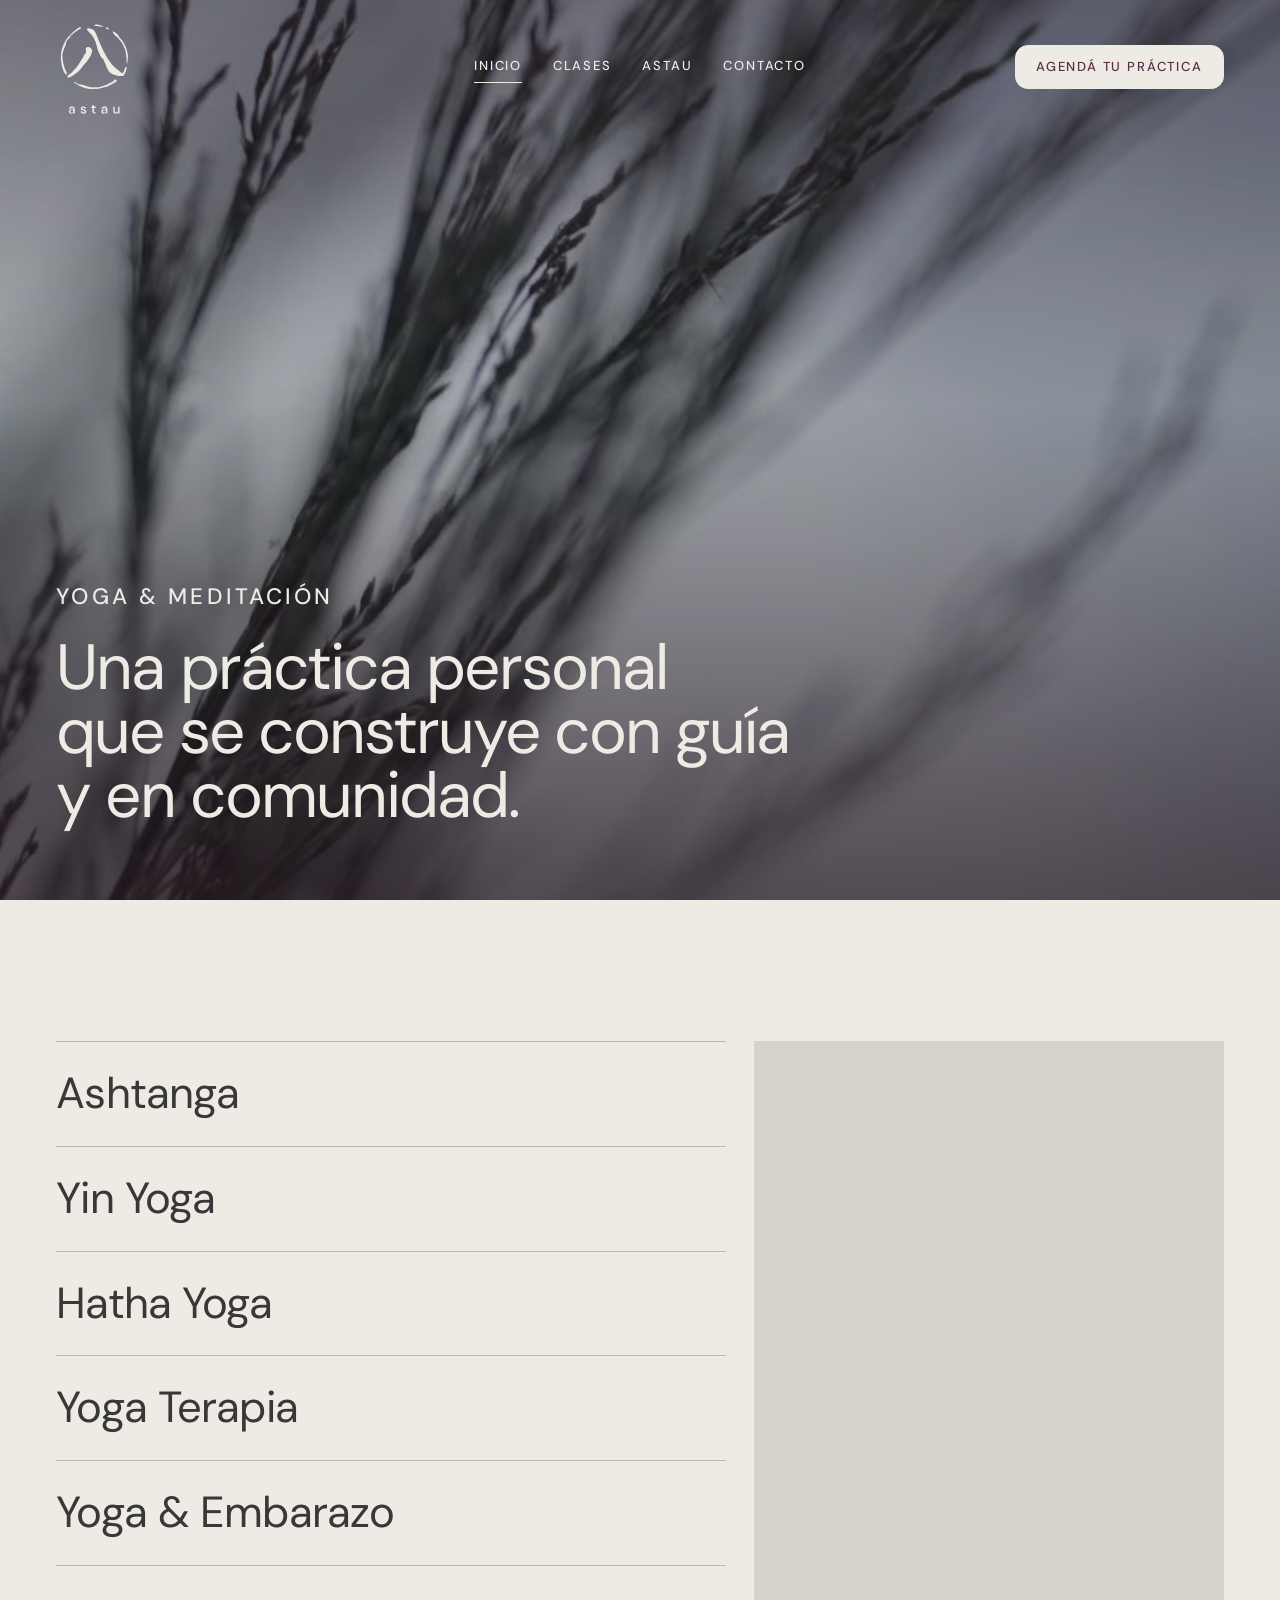
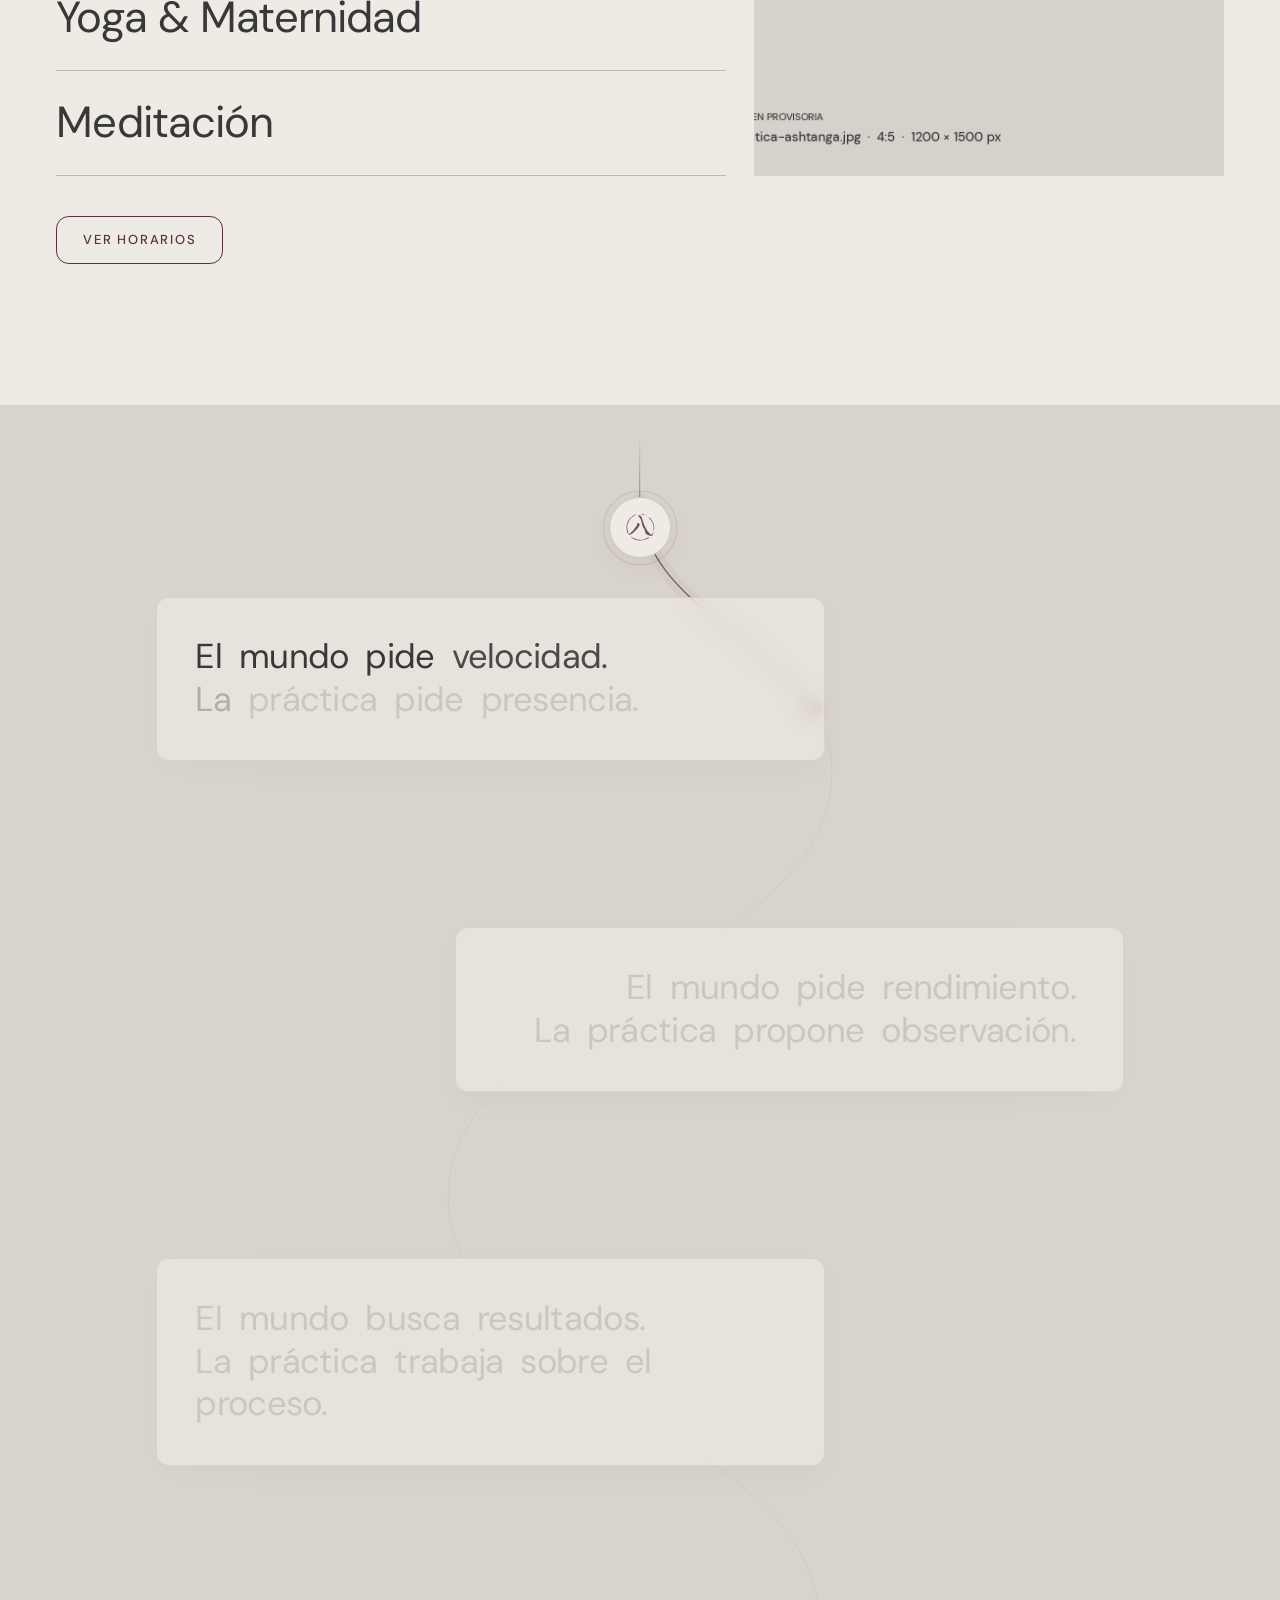
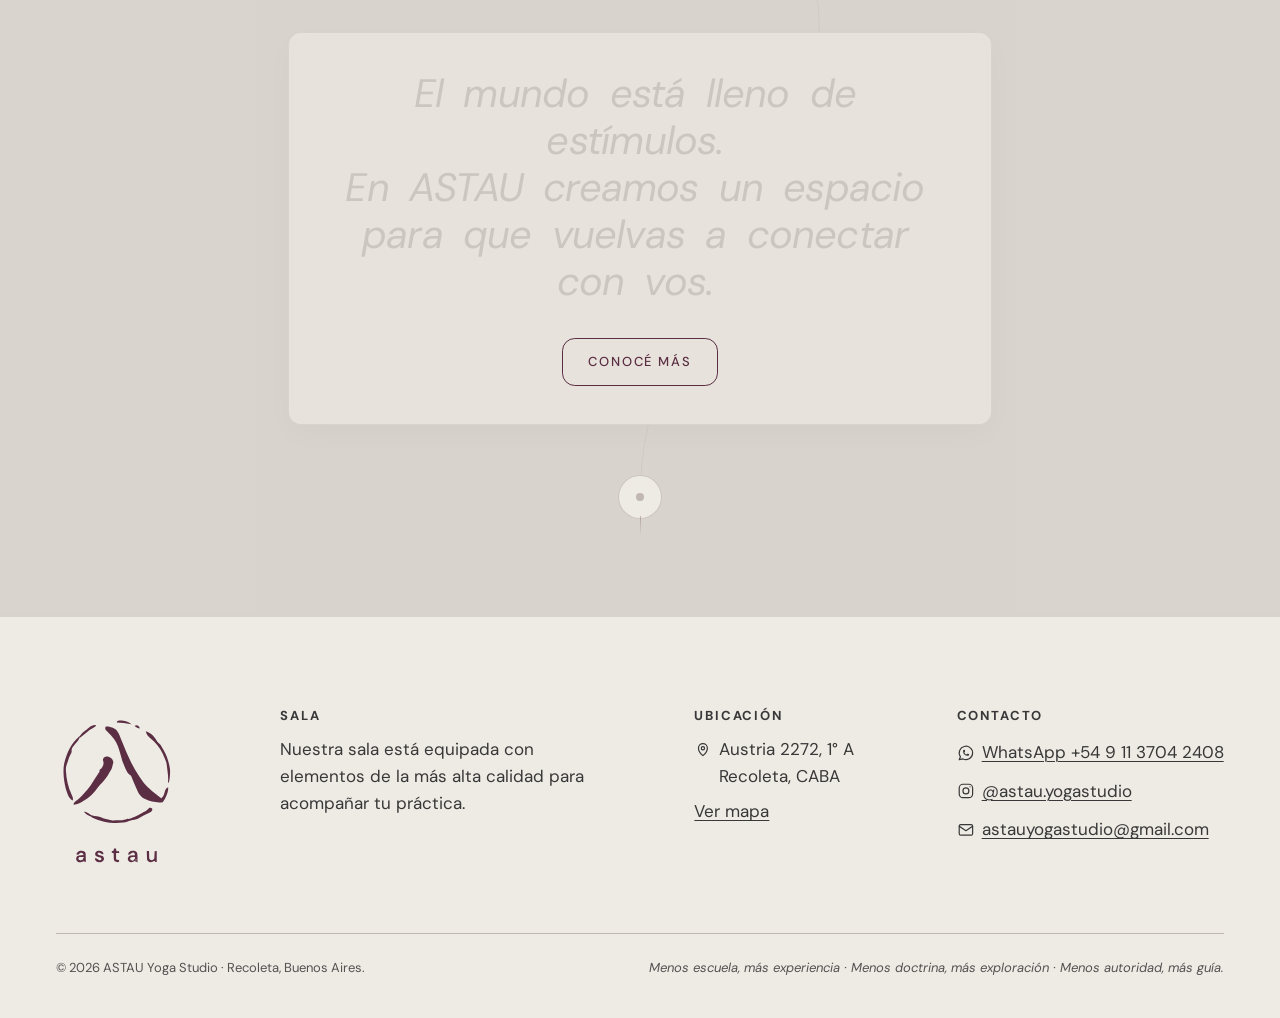
==== commit 2bf60a82: "ajustes lineas, footer, ajustes de texto" ====
--- a/index.html
+++ b/index.html
@@ -171,7 +171,9 @@
         <div class="hero__content">
           <p class="label reveal">Yoga &amp; Meditación</p>
           <!-- <h1 class="display reveal" id="hero-titulo">Yoga &amp; Meditación</h1> -->
-          <h1 class="reveal" id="hero-titulo">Una práctica personal que se construye con guía y en comunidad.</h1>
+          <h1 class="reveal" id="hero-titulo">
+            Una práctica personal<br>que se construye con guía<br>y en comunidad.
+          </h1>
           <!-- <p class="hero__lead reveal">Una práctica personal que se construye con guía y en comunidad.</p> -->
           <!-- <p class="hero__mantra reveal"><span>Respirar.</span> <span>Observar.</span> <span>Estar presente.</span></p> -->
           <!-- <div class="actions reveal">
@@ -237,9 +239,78 @@
     </section>
 
 
-    <section class="section section--surface manifesto" aria-labelledby="manifiesto-titulo">
+    <section class="section section--surface sutra-section" aria-labelledby="manifiesto-titulo" data-sutra-section>
+      <h2 class="sr-only" id="manifiesto-titulo">La práctica</h2>
+
+      <div class="sutra-portal sutra-portal--start" aria-hidden="true" data-sutra-portal-start>
+        <span class="sutra-portal__stem sutra-portal__stem--in"></span>
+        <div class="sutra-portal__medallion">
+          <span class="sutra-portal__ring"></span>
+          <img class="sutra-portal__mark" src="assets/brand/isotipo-color.svg" alt="" width="36" height="36">
+        </div>
+      </div>
+
+      <!-- Lienzo SVG de la Línea Viva (configurable en assets/js/linea-sutra.config.js) -->
+      <div class="sutra-canvas" aria-hidden="true" data-sutra-canvas>
+        <svg class="sutra-svg" data-sutra-svg fill="none">
+          <defs>
+            <filter id="sutra-orb-glow" x="-50%" y="-50%" width="200%" height="200%">
+              <feGaussianBlur stdDeviation="5" result="blur" />
+              <feComposite in="SourceGraphic" in2="blur" operator="over" />
+            </filter>
+          </defs>
+          <path data-sutra-guide />
+          <path data-sutra-trail />
+          <path data-sutra-main />
+          <g data-sutra-orb filter="url(#sutra-orb-glow)">
+            <circle data-sutra-orb-halo />
+            <circle data-sutra-orb-dot />
+            <circle data-sutra-orb-core />
+          </g>
+        </svg>
+      </div>
+
+      <div class="wrap grid sutra-journey">
+        <article class="sutra-step sutra-step--1">
+          <p class="sutra-step__copy" data-sutra-text="0">
+            El mundo pide velocidad.<br><em class="sutra-accent">La práctica pide presencia.</em>
+          </p>
+        </article>
+
+        <article class="sutra-step sutra-step--2">
+          <p class="sutra-step__copy" data-sutra-text="1">
+            El mundo pide rendimiento.<br><em class="sutra-accent">La práctica propone observación.</em>
+          </p>
+        </article>
+
+        <article class="sutra-step sutra-step--3">
+          <p class="sutra-step__copy" data-sutra-text="2">
+            El mundo busca resultados.<br><em class="sutra-accent">La práctica trabaja sobre el proceso.</em>
+          </p>
+        </article>
+
+        <article class="sutra-step sutra-step--4">
+          <p class="sutra-step__copy sutra-step__copy--quote" data-sutra-text="3">
+            El mundo está lleno de estímulos.<br><em class="sutra-accent">En ASTAU creamos un espacio para que vuelvas a conectar con vos.</em>
+          </p>
+          <div class="sutra-step__cta">
+            <a class="link" href="astau/">Conocé más</a>
+          </div>
+        </article>
+      </div>
+
+      <!-- Portal de cierre (Florece cuando llega el orbe) -->
+      <div class="sutra-portal sutra-portal--end" aria-hidden="true" data-sutra-portal-end>
+        <div class="sutra-portal__bloom">
+          <span class="sutra-portal__ripple"></span>
+          <span class="sutra-portal__ripple sutra-portal__ripple--delay"></span>
+          <span class="sutra-portal__node"></span>
+        </div>
+        <span class="sutra-portal__stem sutra-portal__stem--out"></span>
+      </div>
+
+      <!-- Estructura anterior comentada como referencia:
       <div class="wrap grid">
-        <h2 class="sr-only" id="manifiesto-titulo">La práctica</h2>
         <ul class="manifesto__list">
           <li class="manifesto__pair">
             <span class="manifesto__world">El mundo pide velocidad.</span>
@@ -264,6 +335,7 @@
           </div>
         </div>
       </div>
+      -->
     </section>
 
 
@@ -374,14 +446,45 @@
         </div>
         <div class="footer__col">
           <h2 class="label">Ubicación</h2>
-          <p>Austria 2272, 1° A<br>Recoleta, CABA</p>
-          <p><a href="https://maps.app.goo.gl/wTtZTwhwu7xZctVu7" target="_blank" rel="noopener" data-track="clic_maps">Cómo llegar</a></p>
+          <p class="footer__item">
+            <svg class="footer__icon" viewBox="0 0 24 24" fill="none" stroke="currentColor" stroke-width="1.6" stroke-linecap="round" stroke-linejoin="round" aria-hidden="true">
+              <path d="M12 21s-6-5.2-6-10a6 6 0 1 1 12 0c0 4.8-6 10-6 10Z"/>
+              <circle cx="12" cy="11" r="2.2"/>
+            </svg>
+            <span>Austria 2272, 1° A<br>Recoleta, CABA</span>
+          </p>
+          <p><a href="https://maps.app.goo.gl/wTtZTwhwu7xZctVu7" target="_blank" rel="noopener" data-track="clic_maps">Ver mapa</a></p>
         </div>
         <div class="footer__col">
           <h2 class="label">Contacto</h2>
-          <p><a href="https://wa.me/5491137042408?text=Hola%2C%20quiero%20agendar%20una%20pr%C3%A1ctica%20en%20ASTAU." target="_blank" rel="noopener" data-track="clic_whatsapp" data-ubicacion="footer">WhatsApp +54 9 11 3704 2408</a></p>
-          <p><a href="https://www.instagram.com/astau.yogastudio/" target="_blank" rel="noopener" data-track="clic_instagram">@astau.yogastudio</a></p>
-          <p><a href="mailto:astauyogastudio@gmail.com" data-track="clic_mail">astauyogastudio@gmail.com</a></p>
+          <p>
+            <a href="https://wa.me/5491137042408?text=Hola%2C%20quiero%20agendar%20una%20pr%C3%A1ctica%20en%20ASTAU." target="_blank" rel="noopener" data-track="clic_whatsapp" data-ubicacion="footer">
+              <svg class="footer__icon" viewBox="0 0 24 24" fill="none" stroke="currentColor" stroke-width="1.6" stroke-linecap="round" stroke-linejoin="round" aria-hidden="true">
+                <path d="M3 21l1.65-3.8a9 9 0 1 1 3.4 2.9L3 21"/>
+                <path d="M9 10a.5.5 0 0 0 1 0V9a.5.5 0 0 0-1 0v1a5 5 0 0 0 5 5h1a.5.5 0 0 0 0-1h-1a.5.5 0 0 0 0 1"/>
+              </svg>
+              <span>WhatsApp +54 9 11 3704 2408</span>
+            </a>
+          </p>
+          <p>
+            <a href="https://www.instagram.com/astau.yogastudio/" target="_blank" rel="noopener" data-track="clic_instagram">
+              <svg class="footer__icon" viewBox="0 0 24 24" fill="none" stroke="currentColor" stroke-width="1.6" stroke-linecap="round" stroke-linejoin="round" aria-hidden="true">
+                <rect x="3" y="3" width="18" height="18" rx="5"/>
+                <circle cx="12" cy="12" r="4"/>
+                <circle cx="17.5" cy="6.5" r="0.8" fill="currentColor" stroke="none"/>
+              </svg>
+              <span>@astau.yogastudio</span>
+            </a>
+          </p>
+          <p>
+            <a href="mailto:astauyogastudio@gmail.com" data-track="clic_mail">
+              <svg class="footer__icon" viewBox="0 0 24 24" fill="none" stroke="currentColor" stroke-width="1.6" stroke-linecap="round" stroke-linejoin="round" aria-hidden="true">
+                <rect x="3" y="5" width="18" height="14" rx="2"/>
+                <path d="m3 7 9 6 9-6"/>
+              </svg>
+              <span>astauyogastudio@gmail.com</span>
+            </a>
+          </p>
         </div>
       </div>
       
@@ -393,6 +496,7 @@
   </footer>
 
   <script src="assets/js/config.js" defer></script>
+  <script src="assets/js/linea-sutra.config.js" defer></script>
   <script src="assets/js/main.js" defer></script>
 </body>
 </html>
--- a/assets/css/tokens.css
+++ b/assets/css/tokens.css
@@ -22,17 +22,17 @@
 
 :root {
   /* Color */
-  --c-bg: #eeeae4;        /* Pantone 7527 C */
+  --c-bg: #eeeae4ff;      /* Pantone 7527 C */
   --c-accent: #5b2e44;    /* Pantone 7645 C */
   --c-text: #383838;      /* Pantone 447 C */
-  --c-surface: #d6d1ca;   /* Pantone Warm Gray 1 C */
+  --c-surface: #cac5bd98; /* Pantone Warm Gray 1 C */
   --c-line: #c0b8b1;      /* Pantone Warm Gray 3 C */
   --c-muted: #7d776f;     /* Pantone Warm Gray 9 C · solo texto de 24 px o más */
   --c-sage: #b3b7ae;      /* Pantone 421 C */
 
   /* Tipografía */
   --font: "DM Sans", system-ui, -apple-system, "Segoe UI", sans-serif;
-  --fs-display: clamp(2.75rem, 6.2vw, 5.75rem);
+  --fs-display: clamp(2rem, 6vw, 5rem);
   --fs-quote: clamp(1.75rem, 3.6vw, 3.25rem);
   --fs-h2: clamp(1.875rem, 3.6vw, 3.5rem);
   --fs-h3: clamp(1.375rem, 1.9vw, 1.875rem);
@@ -57,7 +57,7 @@
   --gutter: clamp(1.25rem, 4.4vw, 4rem);
   --gap: clamp(1rem, 2.2vw, 2rem);
   --header-h: clamp(7.75rem, 10.5vw, 10rem);
-  --header-h-scrolled: 6rem;
+  --header-h-scrolled: 5.2rem;
   --radius: 0.8rem;
 
   /* Movimiento: una curva, dos duraciones */
@@ -65,3 +65,14 @@
   --t-fast: 300ms;
   --t-slow: 900ms;
 }
+
+/* Paleta de Clases (sin Pantone 7645 C #5b2e44) */
+body[data-page="clases"] {
+  --c-bg: #eeeae4ff;      /* Pantone 7527 C */
+  --c-surface: #cac5bd98; /* Pantone Warm Gray 1 C */
+  --c-line: #c0b8b1;      /* Pantone Warm Gray 3 C */
+  --c-muted: #7d776f;     /* Pantone Warm Gray 9 C */
+  --c-sage: #b3b7ae;      /* Pantone 421 C */
+  --c-text: #383838;      /* Pantone 447 C */
+  --c-accent: #7d776f;    /* Reemplaza Pantone 7645 C por Warm Gray 9 C */
+}
--- a/assets/css/main.css
+++ b/assets/css/main.css
@@ -19,6 +19,10 @@
   scroll-behavior: smooth;
   scroll-padding-top: calc(var(--header-h-scrolled, var(--header-h)) + 1.5rem);
   overflow-x: clip;
+}
+
+html:has(.subnav) {
+  scroll-padding-top: calc(var(--header-h-scrolled, var(--header-h)) + 4.5rem);
 }
 
 body {
@@ -274,7 +278,7 @@
 
 .header.is-scrolled {
   height: var(--header-h-scrolled, 6rem);
-  background: rgb(238 234 228 / 0.92);
+  background: rgb(238 234 228 / 0.8);
   backdrop-filter: blur(10px);
   -webkit-backdrop-filter: blur(10px);
   border-bottom-color: var(--c-line);
@@ -541,7 +545,7 @@
   text-transform: uppercase;
 }
 
-.link::after {
+/* .link::after {
   content: "";
   position: absolute;
   left: 0;
@@ -555,6 +559,31 @@
 
 .link:hover::after {
   transform: scaleX(0.35);
+} */
+
+.link {
+  display: inline-flex;
+  align-items: center;
+  justify-content: center;
+  min-height: 3rem;
+  padding: 0.5rem 1.6rem;
+  border: 1px solid var(--c-accent);
+  border-radius: var(--radius);
+  background: transparent;
+  color: var(--c-accent);
+  font-size: var(--fs-label);
+  font-weight: 500;
+  letter-spacing: 0.14em;
+  line-height: 1.2;
+  text-align: center;
+  text-transform: uppercase;
+  transition: background-color var(--t-fast) var(--ease), color var(--t-fast) var(--ease),
+    border-color var(--t-fast) var(--ease);
+}
+
+.link:hover{
+  background: var(--c-accent);
+  color: var(--c-bg);
 }
 
 .actions {
@@ -617,7 +646,8 @@
   position: relative;
   display: flex;
   align-items: flex-end;
-  min-height: clamp(28rem, 64svh, 40rem);
+  /* min-height: clamp(28rem, 74svh, 40rem); */
+  min-height: 100svh;
   padding-top: calc(var(--header-h) + var(--s-5));
   padding-bottom: clamp(3rem, 6vw, 5rem);
   overflow: clip;
@@ -664,7 +694,7 @@
 
 .page-head__grid {
   width: 100%;
-  align-items: end;
+  row-gap: var(--s-3);
 }
 
 .page-head .label {
@@ -672,7 +702,7 @@
 }
 
 .page-head__lead {
-  margin-top: var(--s-3);
+  max-width: 46ch;
 }
 
 .page-head__lead > p + p {
@@ -684,6 +714,12 @@
 }
 
 .subnav {
+  position: sticky;
+  top: calc(var(--header-h-scrolled, 5.2rem) - 1px);
+  z-index: 40;
+  background: rgb(238 234 228 / 0.82);
+  backdrop-filter: blur(10px);
+  -webkit-backdrop-filter: blur(10px);
   border-block: 1px solid var(--c-line);
 }
 
@@ -698,9 +734,31 @@
   display: none;
 }
 
+
 .subnav .link {
   padding-block: 1.1rem;
   white-space: nowrap;
+  border: none; 
+  padding: 0.2rem 0.1rem;
+}
+
+.subnav .link:hover {
+  background: transparent;
+  color: var(--c-accent);
+}
+
+.subnav .link::after {
+  content: "";
+  position: absolute;
+  left: 0;
+  right: 0;
+  height: 1px;
+  background: currentColor;
+  transition: transform var(--t-fast) var(--ease);
+}
+
+.subnav .link:hover::after {
+  transform: scaleX(0.35);
 }
 
 .subnav .link::after {
@@ -714,7 +772,7 @@
 }
 
 .section-head {
-  margin-bottom: clamp(2.5rem, 6vw, 5rem);
+  margin-bottom: clamp(1.9rem, 4.6vw, 3.6rem);
 }
 
 .section-head--full {
@@ -1209,44 +1267,31 @@
   color: var(--c-bg);
 }
 
-.days {
+/* Grilla: franjas como filas, días como columnas */
+.sched {
+  position: relative;
   display: grid;
-  grid-template-columns: repeat(6, minmax(0, 1fr));
-  margin-bottom: var(--s-3);
-  border: 1px solid var(--c-line);
-  border-radius: var(--radius);
-  overflow: hidden;
-}
-
-.days__btn {
-  min-height: 3rem;
-  font-size: var(--fs-label);
-  font-weight: 500;
-  letter-spacing: 0.1em;
-  text-transform: uppercase;
-  transition: background-color var(--t-fast) var(--ease), color var(--t-fast) var(--ease);
-}
-
-.days__btn + .days__btn {
-  border-left: 1px solid var(--c-line);
-}
-
-.days__btn[aria-pressed="true"] {
-  background: var(--c-text);
-  color: var(--c-bg);
-}
-
-.sched {
-  display: grid;
-  gap: var(--s-4);
-}
-
-.sched__band {
+  grid-template-columns: repeat(6, minmax(8.5rem, 1fr));
+  column-gap: 0.5rem;
+  row-gap: 0;
+  overflow-x: auto;
+  overscroll-behavior-x: contain;
+  -webkit-overflow-scrolling: touch;
+  scrollbar-width: none;
+}
+
+.sched::-webkit-scrollbar {
   display: none;
 }
 
+.day {
+  display: contents;
+}
+
 .day__name {
-  padding-bottom: 0.9rem;
+  grid-row: 1;
+  align-self: end;
+  padding-bottom: 0.75rem;
   border-bottom: 1px solid var(--c-text);
   font-size: var(--fs-label);
   font-weight: 500;
@@ -1264,19 +1309,43 @@
 }
 
 .band {
-  padding-top: var(--s-3);
+  padding-block: var(--s-2) var(--s-3);
+  border-top: 1px solid var(--c-line);
+}
+
+.band[data-banda="manana"] {
+  grid-row: 2;
+  border-top: 0;
+}
+
+.band[data-banda="tarde"] {
+  grid-row: 3;
+}
+
+.band[data-banda="noche"] {
+  grid-row: 4;
 }
 
 .band.is-empty {
-  display: none;
-}
-
+  display: block;
+}
+
+.day:nth-of-type(1) > * { grid-column: 1; }
+.day:nth-of-type(2) > * { grid-column: 2; }
+.day:nth-of-type(3) > * { grid-column: 3; }
+.day:nth-of-type(4) > * { grid-column: 4; }
+.day:nth-of-type(5) > * { grid-column: 5; }
+.day:nth-of-type(6) > * { grid-column: 6; }
+
+/* El nombre de la franja ya está en la primera columna */
 .band__name {
-  margin-bottom: 0.75rem;
-  font-size: var(--fs-label);
-  font-weight: 500;
-  letter-spacing: 0.14em;
-  text-transform: uppercase;
+  position: absolute;
+  width: 1px;
+  height: 1px;
+  margin: -1px;
+  overflow: hidden;
+  clip: rect(0 0 0 0);
+  white-space: nowrap;
 }
 
 .band ul {
@@ -1297,10 +1366,15 @@
   flex-direction: column;
   gap: 0.2rem;
   width: 100%;
+  min-height: 9.75rem;
+  padding: 0.7rem 0.75rem 0.75rem;
+  background: var(--c-bg);
+  transition: box-shadow var(--t-fast) var(--ease);
+}
+
+.med .slot {
   height: 10.5rem;
   padding: 1.1rem 1.15rem;
-  background: var(--c-bg);
-  transition: box-shadow var(--t-fast) var(--ease);
 }
 
 .slot__link:hover,
@@ -1313,15 +1387,15 @@
 }
 
 .slot__time {
-  font-size: var(--fs-small);
+  font-size: 0.8125rem;
   font-variant-numeric: tabular-nums;
 }
 
 .slot__name {
-  font-size: 1.125rem;
+  font-size: 0.96875rem;
   font-weight: 500;
   letter-spacing: -0.01em;
-  line-height: 1.25;
+  line-height: 1.22;
   transition: color var(--t-fast) var(--ease);
 }
 
@@ -1332,8 +1406,8 @@
 
 .slot__info,
 .slot__note {
-  font-size: var(--fs-small);
-  line-height: 1.4;
+  font-size: 0.8125rem;
+  line-height: 1.35;
 }
 
 .slot__cta {
@@ -1341,13 +1415,13 @@
   margin-top: auto;
   padding-top: 0.4rem;
   color: var(--c-accent);
-  font-size: var(--fs-label);
+  font-size: 0.75rem;
   font-weight: 500;
   letter-spacing: 0.12em;
   text-transform: uppercase;
 }
 
-@media (hover: hover) and (pointer: fine) {
+@media (min-width: 64rem) and (hover: hover) and (pointer: fine) {
   .slot__cta {
     opacity: 0;
     transition: opacity var(--t-fast) var(--ease);
@@ -1361,6 +1435,23 @@
 
 .slot.is-dim {
   opacity: 0.25;
+}
+
+.sched__scrollbar {
+  position: relative;
+  height: 0.25rem;
+  margin-top: var(--s-2);
+  border-radius: 999px;
+  background: rgb(192 184 177 / 0.65);
+  overflow: hidden;
+}
+
+.sched__scrollbar-thumb {
+  position: relative;
+  width: 40%;
+  height: 100%;
+  border-radius: 999px;
+  background: var(--c-accent);
 }
 
 .sched__notes {
@@ -1387,39 +1478,9 @@
   text-transform: uppercase;
 }
 
-@media (max-width: 63.99rem) {
-  .js .sched .day {
-    display: none;
-  }
-
-  .js .sched .day.is-active {
-    display: block;
-  }
-
-  .js .sched.is-filtered .day {
-    display: none;
-  }
-
-  .js .sched.is-filtered .day.has-match {
-    display: block;
-  }
-
-  .js .sched.is-filtered .slot.is-dim {
-    display: none;
-  }
-
-  .js .sched.is-filtered .band:not(.has-match) {
-    display: none;
-  }
-
-  .js .sched-ui.is-filtered .days {
-    display: none;
-  }
-}
-
-html:not(.js) .days,
 html:not(.js) .chips,
-html:not(.js) .tabs {
+html:not(.js) .tabs,
+html:not(.js) .sched__scrollbar {
   display: none;
 }
 
@@ -1532,7 +1593,313 @@
   text-underline-offset: 0.2em;
 }
 
+
+/* Footer */
+[data-page="clases"] .footer__logo img{
+  filter: brightness(0) saturate(100%) invert(81%) sepia(0%) saturate(20%) hue-rotate(218deg) brightness(88%) contrast(92%);
+}
+
 /* 7. Equipo -------------------------------------------------------------- */
+
+.sutra-section {
+  position: relative;
+  overflow-x: clip;
+  isolation: isolate;
+  padding-block: clamp(7.5rem, 15vw, 13.5rem);
+}
+
+/* Arcos orgánicos superior e inferior (transición suave entre secciones) */
+.sutra-wave {
+  position: absolute;
+  left: 0;
+  right: 0;
+  height: clamp(2.75rem, 6vw, 5.25rem);
+  z-index: 1;
+  pointer-events: none;
+  line-height: 0;
+}
+
+.sutra-wave svg {
+  width: 100%;
+  height: 100%;
+  display: block;
+}
+
+.sutra-wave--top {
+  top: -1px;
+}
+
+.sutra-wave--bottom {
+  bottom: -1px;
+}
+
+/* Portales artísticos de comienzo (Origen) y fin (Desembocadura a Guías) */
+.sutra-portal {
+  position: absolute;
+  left: 50%;
+  transform: translateX(-50%);
+  z-index: 3;
+  display: flex;
+  flex-direction: column;
+  align-items: center;
+  pointer-events: none;
+}
+
+.sutra-portal--start {
+  top: clamp(0.75rem, 2.5vw, 2rem);
+}
+
+.sutra-portal--end {
+  bottom: clamp(0.5rem, 2vw, 1.5rem);
+}
+
+.sutra-portal__stem {
+  display: block;
+  width: 1px;
+  background: linear-gradient(to bottom, transparent, var(--c-accent));
+}
+
+.sutra-portal__stem--in {
+  height: clamp(2.5rem, 5vw, 4.25rem);
+  margin-bottom: -0.25rem;
+  opacity: 0.55;
+}
+
+.sutra-portal__stem--out {
+  height: clamp(3rem, 6vw, 5rem);
+  margin-top: -0.15rem;
+  background: linear-gradient(to bottom, var(--c-accent), transparent);
+  transform: scaleY(0.25);
+  transform-origin: top center;
+  opacity: 0.3;
+  transition:
+    transform 650ms var(--ease),
+    opacity 650ms var(--ease);
+}
+
+.sutra-portal__medallion {
+  position: relative;
+  width: 3.85rem;
+  height: 3.85rem;
+  border-radius: 999px;
+  background: var(--c-bg);
+  border: 1px solid rgb(192 184 177 / 0.65);
+  box-shadow: 0 8px 24px rgb(91 46 68 / 0.05);
+  display: flex;
+  align-items: center;
+  justify-content: center;
+}
+
+.sutra-portal__ring {
+  position: absolute;
+  inset: -0.38rem;
+  border-radius: 999px;
+  border: 1px solid rgb(91 46 68 / 0.18);
+  opacity: 0.7;
+  transition: transform 280ms linear;
+}
+
+.sutra-portal__mark {
+  width: 1.85rem;
+  height: 1.85rem;
+  opacity: 0.82;
+  transition: transform 280ms linear;
+}
+
+.sutra-portal__bloom {
+  position: relative;
+  width: 2.75rem;
+  height: 2.75rem;
+  border-radius: 999px;
+  background: var(--c-bg);
+  border: 1px solid rgb(192 184 177 / 0.7);
+  display: flex;
+  align-items: center;
+  justify-content: center;
+  transition:
+    border-color 600ms var(--ease),
+    transform 600ms var(--ease),
+    box-shadow 600ms var(--ease);
+}
+
+.sutra-portal__node {
+  width: 0.5rem;
+  height: 0.5rem;
+  border-radius: 999px;
+  background: var(--c-line);
+  transition:
+    background-color 600ms var(--ease),
+    transform 600ms var(--ease);
+}
+
+.sutra-portal__ripple {
+  position: absolute;
+  inset: 0;
+  border-radius: 999px;
+  border: 1px solid rgb(91 46 68 / 0.45);
+  opacity: 0;
+  transform: scale(0.85);
+}
+
+.sutra-portal--end.is-blooming .sutra-portal__bloom {
+  border-color: rgb(91 46 68 / 0.55);
+  transform: scale(1.05);
+  box-shadow: 0 0 0 5px rgb(91 46 68 / 0.05);
+}
+
+.sutra-portal--end.is-blooming .sutra-portal__node {
+  background: var(--c-accent);
+  transform: scale(1.18);
+}
+
+.sutra-portal--end.is-blooming .sutra-portal__stem--out {
+  transform: scaleY(1);
+  opacity: 0.65;
+}
+
+@keyframes sutra-ripple-pulse {
+  0% {
+    transform: scale(0.95);
+    opacity: 0.4;
+  }
+  100% {
+    transform: scale(2.05);
+    opacity: 0;
+  }
+}
+
+@media (prefers-reduced-motion: no-preference) {
+  .sutra-portal--end.is-blooming .sutra-portal__ripple {
+    animation: sutra-ripple-pulse 2.8s cubic-bezier(0.2, 0.7, 0.3, 1) infinite;
+  }
+  .sutra-portal--end.is-blooming .sutra-portal__ripple--delay {
+    animation-delay: 1.4s;
+  }
+}
+
+.sutra-canvas {
+  position: absolute;
+  inset: clamp(3.75rem, 4.5vw, 5rem) 0 clamp(2.75rem, 3.8vw, 4rem) 0;
+  z-index: 1;
+  pointer-events: none;
+}
+
+.sutra-svg {
+  width: 100%;
+  height: 100%;
+  display: block;
+  overflow: visible;
+}
+
+.sutra-journey {
+  position: relative;
+  z-index: 2;
+  row-gap: clamp(5.5rem, 12vw, 10.5rem);
+}
+
+.sutra-step {
+  display: grid;
+  gap: var(--s-2);
+  max-width: 44rem;
+  padding: clamp(1.5rem, 3vw, 2.5rem);
+  border-radius: var(--radius);
+  background: rgb(238 234 228 / 0.66);
+  backdrop-filter: blur(10px);
+  -webkit-backdrop-filter: blur(10px);
+  border: 1px solid rgb(192 184 177 / 0.36);
+  box-shadow: 0 10px 30px rgb(56 56 56 / 0.025);
+}
+
+.sutra-step__label {
+  color: var(--c-accent);
+  opacity: 0.85;
+}
+
+.sutra-step__copy {
+  font-size: clamp(1.5rem, 2.7vw, 2.5rem);
+  letter-spacing: -0.02em;
+  line-height: 1.24;
+  color: var(--c-text);
+}
+
+.sutra-step__copy--quote {
+  font-size: clamp(1.625rem, 3.1vw, 2.85rem);
+  font-style: italic;
+  line-height: 1.18;
+}
+
+.sutra-accent {
+  font-style: italic;
+  color: var(--c-accent);
+}
+
+.sutra-step__cta {
+  margin-top: var(--s-2);
+}
+
+.sutra-word {
+  display: inline-block;
+  margin-right: 0.25em;
+  transition:
+    opacity 420ms var(--ease),
+    color 480ms var(--ease),
+    filter 420ms var(--ease);
+  will-change: opacity, color, filter;
+}
+
+/* Nodos arrastrables del modo editor (?editar-linea o modoEditor: true) */
+.sutra-editor-handle {
+  position: absolute;
+  z-index: 30;
+  width: 1.85rem;
+  height: 1.85rem;
+  margin-left: -0.925rem;
+  margin-top: -0.925rem;
+  border-radius: 999px;
+  background: var(--c-accent);
+  color: var(--c-bg);
+  border: 2px solid var(--c-bg);
+  box-shadow: 0 4px 12px rgb(0 0 0 / 0.22);
+  font-size: 0.75rem;
+  font-weight: 600;
+  display: flex;
+  align-items: center;
+  justify-content: center;
+  cursor: grab;
+  user-select: none;
+  touch-action: none;
+}
+
+.sutra-editor-handle:active {
+  cursor: grabbing;
+  transform: scale(1.12);
+}
+
+.sutra-editor-bar {
+  position: fixed;
+  right: 1.25rem;
+  bottom: 1.25rem;
+  z-index: 90;
+  display: flex;
+  align-items: center;
+  gap: 0.75rem;
+  padding: 0.65rem 1rem;
+  border-radius: 999px;
+  background: var(--c-text);
+  color: var(--c-bg);
+  box-shadow: 0 10px 28px rgb(0 0 0 / 0.24);
+  font-size: 0.75rem;
+}
+
+.sutra-editor-bar button {
+  padding: 0.35rem 0.85rem;
+  border-radius: 999px;
+  background: var(--c-bg);
+  color: var(--c-accent);
+  font-weight: 600;
+  letter-spacing: 0.08em;
+  text-transform: uppercase;
+}
 
 .concepts {
   border-top: 1px solid var(--c-text);
@@ -1930,7 +2297,9 @@
 }
 
 .footer__col a {
-  display: inline-block;
+  display: inline-flex;
+  align-items: center;
+  gap: 0.45rem;
   padding-block: 0.2rem;
   text-decoration: underline;
   text-decoration-thickness: 1px;
@@ -1940,6 +2309,22 @@
 
 .footer__col a:hover {
   color: var(--c-accent);
+}
+
+.footer__item {
+  display: inline-flex;
+  align-items: flex-start;
+  gap: 0.45rem;
+}
+
+.footer__icon {
+  width: 1.05em;
+  height: 1.05em;
+  flex: none;
+}
+
+.footer__item .footer__icon {
+  margin-top: 0.22em;
 }
 
 .footer__col p {
@@ -2108,7 +2493,16 @@
   }
 
   .index-col {
+    display: contents;
+  }
+
+  .index-col > .index {
     grid-column: 1 / span 7;
+  }
+
+  .index-col > .index__foot {
+    grid-column: 1 / span 7;
+    order: 2;
   }
 
   .index__link {
@@ -2128,14 +2522,19 @@
 
   .index__preview {
     display: block;
-    grid-column: 9 / span 4;
-    aspect-ratio: 2 / 3;
-    align-self: start;
-    position: sticky;
-    top: calc(var(--header-h) + 2rem);
+    grid-column: 8 / span 5;
+    align-self: stretch;
+    width: 100%;
+    height: 100%;
+    aspect-ratio: auto;
   }
 
   .index__preview img {
+    position: absolute;
+    inset: 0;
+    width: 100%;
+    height: 100%;
+    object-fit: cover;
     transition: opacity var(--t-fast) var(--ease);
   }
 
@@ -2143,18 +2542,18 @@
     opacity: 0;
   }
 
-  .page-head__title {
+  .page-head__grid {
+    row-gap: var(--s-3);
+  }
+
+  .page-head__title,
+  .page-head__title--wide {
+    grid-column: 1 / span 9;
+  }
+
+  .page-head__lead {
     grid-column: 1 / span 7;
-  }
-
-  .page-head__title--wide {
-    grid-column: 1 / -1;
-  }
-
-  .page-head__lead {
-    grid-column: 8 / span 5;
     margin-top: 0;
-    align-self: end;
   }
 
   .page-head__text {
@@ -2214,77 +2613,19 @@
     grid-column: 1 / span 6;
   }
 
-  .days {
+  .sched__scrollbar {
     display: none;
   }
 
   /* Grilla: franjas como filas, días como columnas */
   .sched {
-    grid-template-columns: 5.5rem repeat(6, minmax(0, 1fr));
+    grid-template-columns: repeat(6, minmax(0, 1fr));
     column-gap: clamp(0.5rem, 1vw, 1rem);
-    row-gap: 0;
-  }
-
-  .day {
-    display: contents;
+    overflow-x: visible;
   }
 
   .day__name {
-    grid-row: 1;
-    align-self: end;
-  }
-
-  .sched__band,
-  .band {
-    padding-block: var(--s-2) var(--s-3);
-    border-top: 1px solid var(--c-line);
-  }
-
-  .sched__band {
-    display: block;
-    grid-column: 1;
-    font-size: var(--fs-label);
-    font-weight: 500;
-    letter-spacing: 0.14em;
-    text-transform: uppercase;
-  }
-
-  .sched__band[data-banda="manana"],
-  .band[data-banda="manana"] {
-    grid-row: 2;
-    border-top: 0;
-  }
-
-  .sched__band[data-banda="tarde"],
-  .band[data-banda="tarde"] {
-    grid-row: 3;
-  }
-
-  .sched__band[data-banda="noche"],
-  .band[data-banda="noche"] {
-    grid-row: 4;
-  }
-
-  .band.is-empty {
-    display: block;
-  }
-
-  .day:nth-of-type(1) > * { grid-column: 2; }
-  .day:nth-of-type(2) > * { grid-column: 3; }
-  .day:nth-of-type(3) > * { grid-column: 4; }
-  .day:nth-of-type(4) > * { grid-column: 5; }
-  .day:nth-of-type(5) > * { grid-column: 6; }
-  .day:nth-of-type(6) > * { grid-column: 7; }
-
-  /* El nombre de la franja ya está en la primera columna */
-  .band__name {
-    position: absolute;
-    width: 1px;
-    height: 1px;
-    margin: -1px;
-    overflow: hidden;
-    clip: rect(0 0 0 0);
-    white-space: nowrap;
+    padding-bottom: 0.9rem;
   }
 
   .slot__link {
@@ -2292,8 +2633,18 @@
     padding: 0.75rem 0.85rem 0.8rem;
   }
 
+  .slot__time,
+  .slot__info,
+  .slot__note {
+    font-size: var(--fs-small);
+  }
+
   .slot__name {
     font-size: 1.0625rem;
+  }
+
+  .slot__cta {
+    font-size: var(--fs-label);
   }
 
   .med {
@@ -2324,6 +2675,35 @@
 
   .concepts-col {
     grid-column: 4 / span 9;
+  }
+
+  .sutra-journey {
+    row-gap: clamp(7.5rem, 13vw, 12rem);
+  }
+
+  .sutra-step--1 {
+    grid-column: 2 / span 7;
+  }
+
+  .sutra-step--2 {
+    grid-column: 5 / span 7;
+    text-align: right;
+    justify-items: end;
+  }
+
+  .sutra-step--3,
+  .sutra-step--4 {
+    grid-column: 3 / span 8;
+    text-align: center;
+    justify-items: center;
+    margin-inline: auto;
+  }
+
+  .sutra-journey:has(.sutra-step--4) .sutra-step--3 {
+    grid-column: 2 / span 7;
+    text-align: left;
+    justify-items: start;
+    margin-inline: 0;
   }
 
   .concepts div {
@@ -2494,7 +2874,8 @@
   .menu,
   .closing,
   .chips,
-  .days,
+  .sched__hint,
+  .sched__scrollbar,
   .tabs {
     display: none !important;
   }
@@ -2504,7 +2885,6 @@
     transform: none;
   }
 
-  .js .sched .day,
   .js .panel {
     display: block !important;
   }
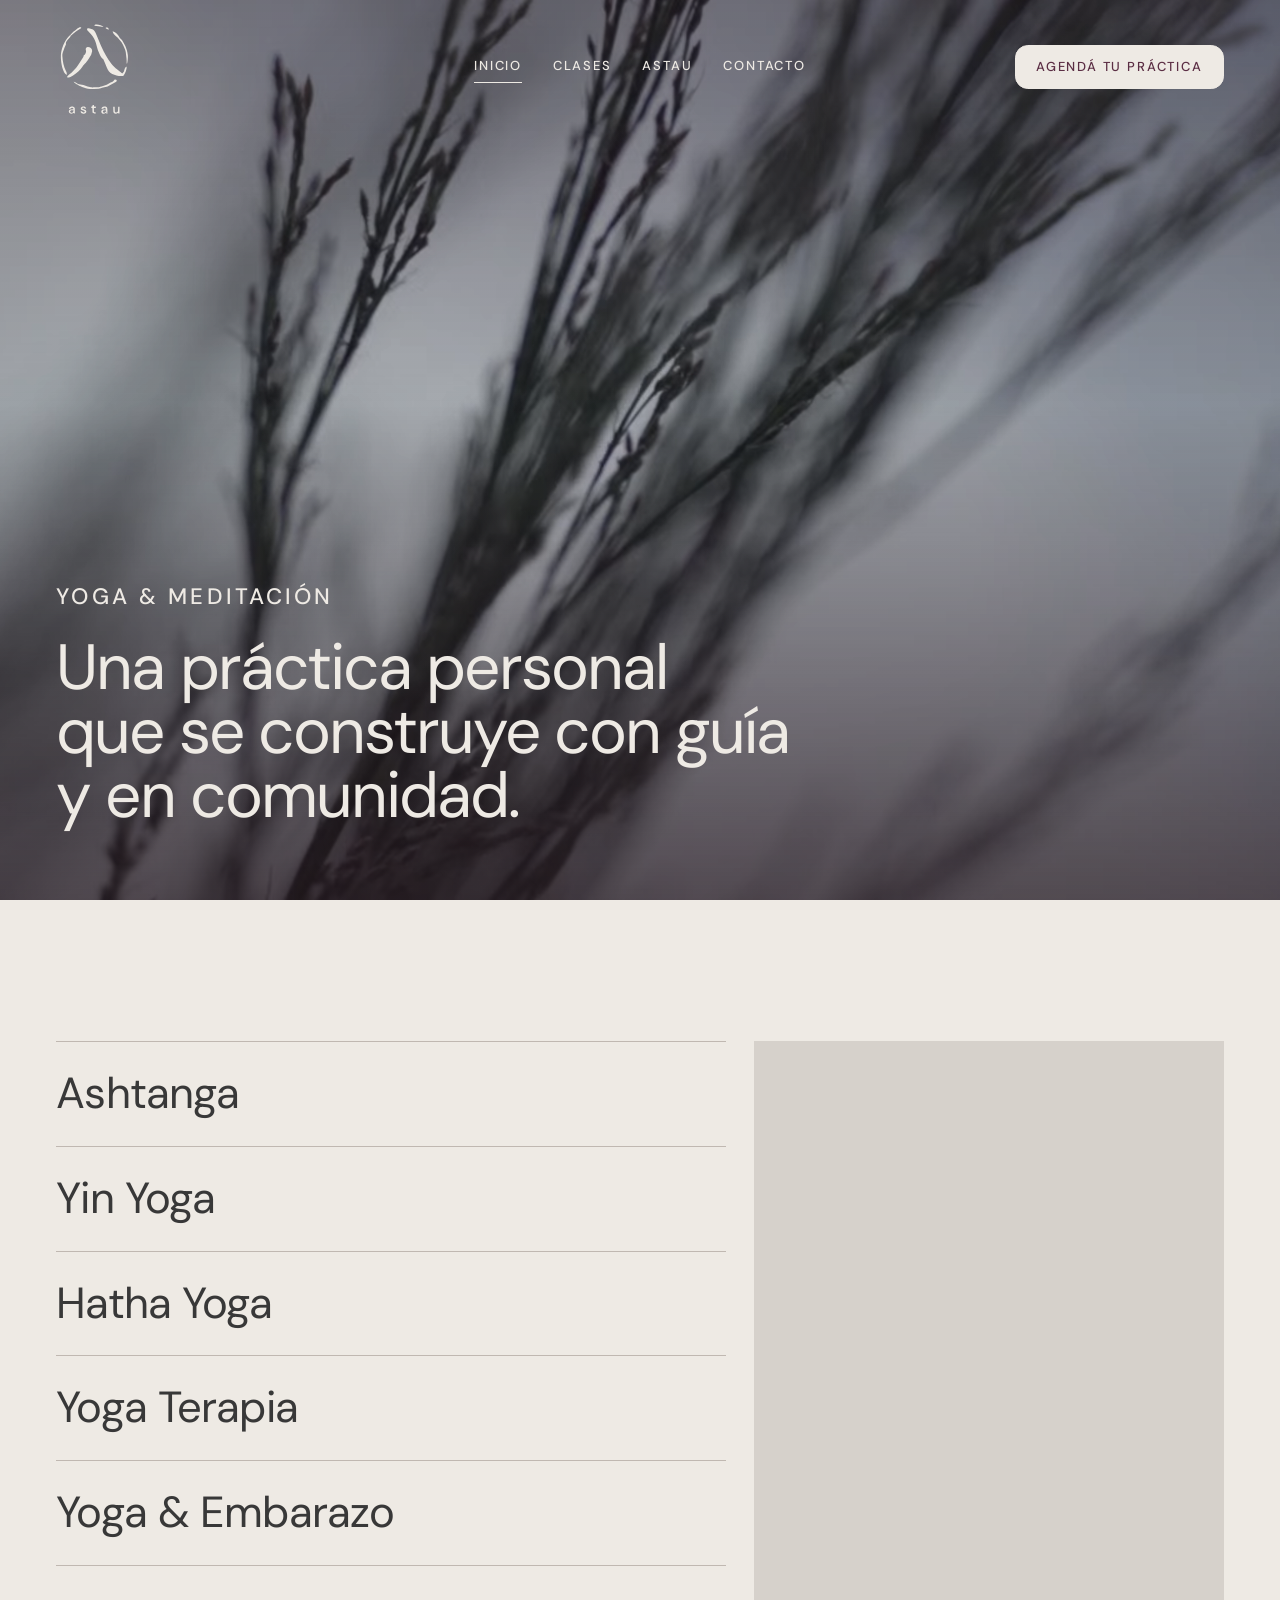
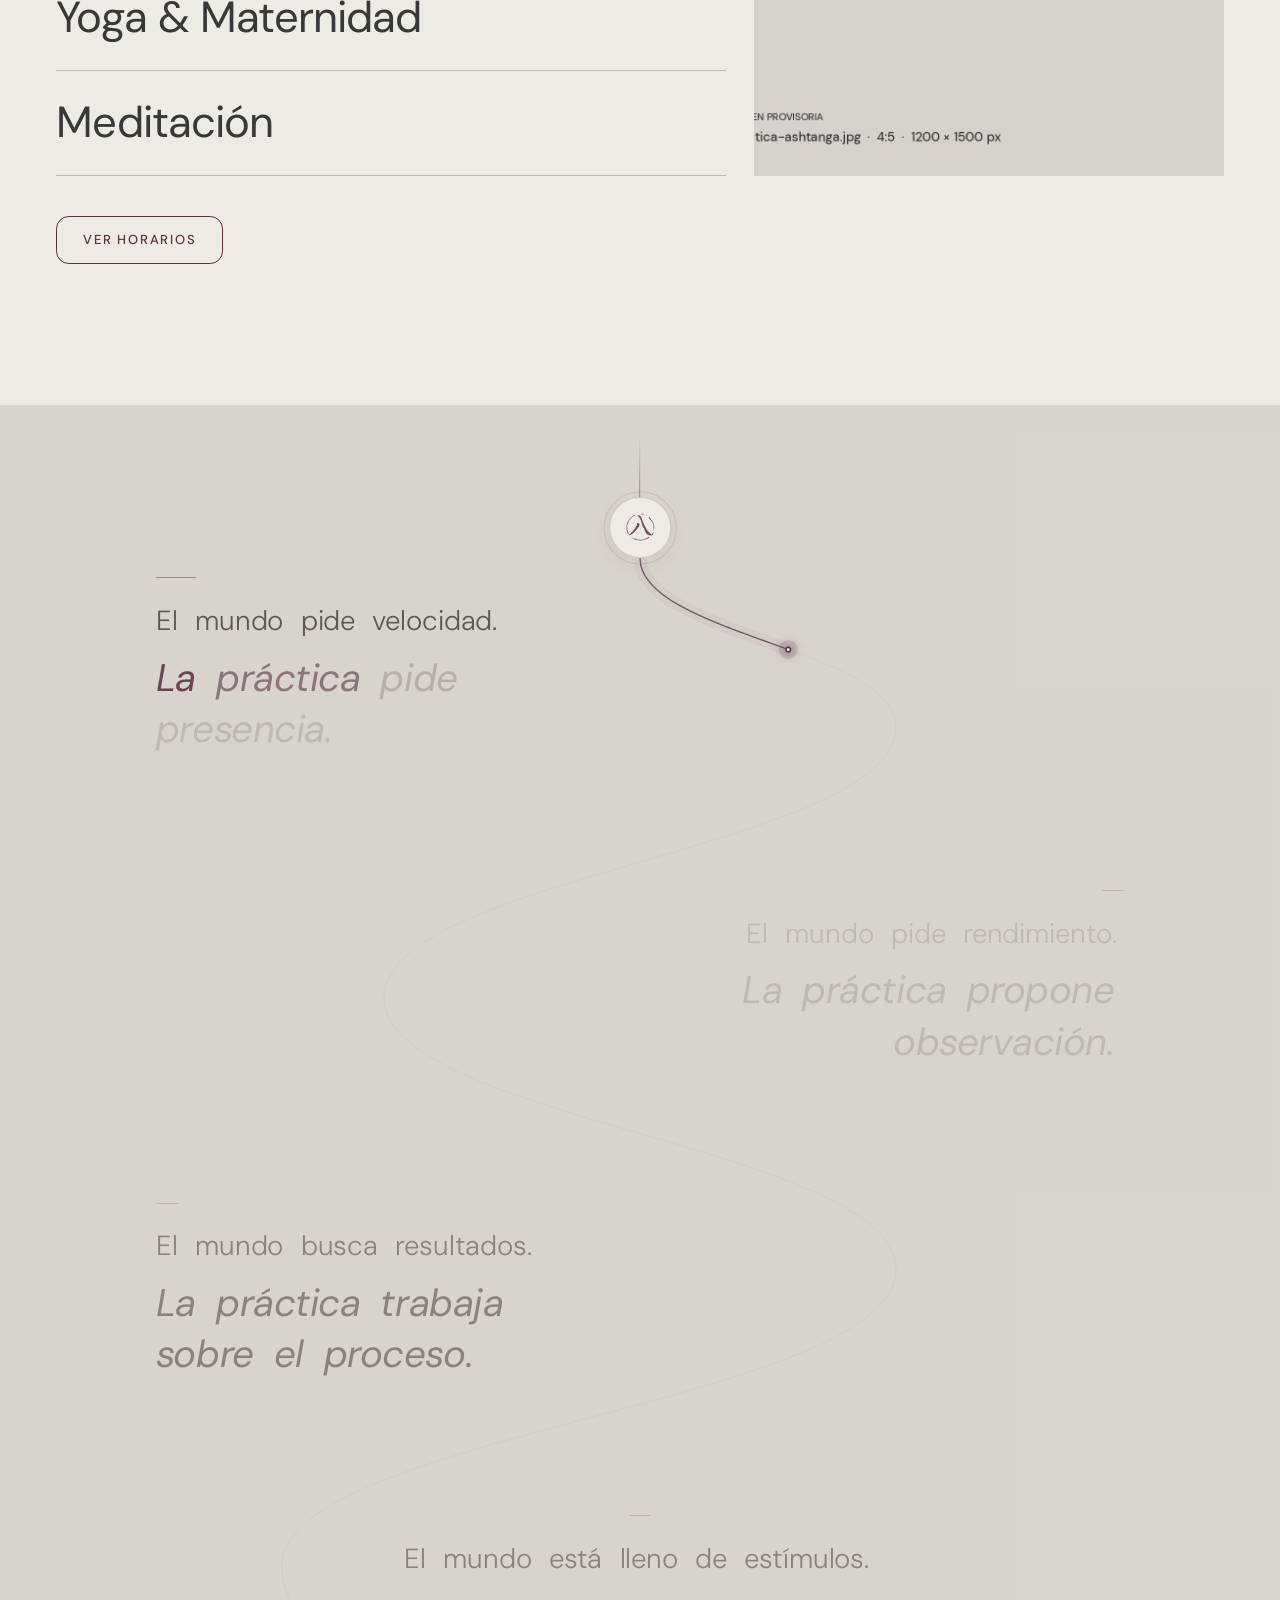
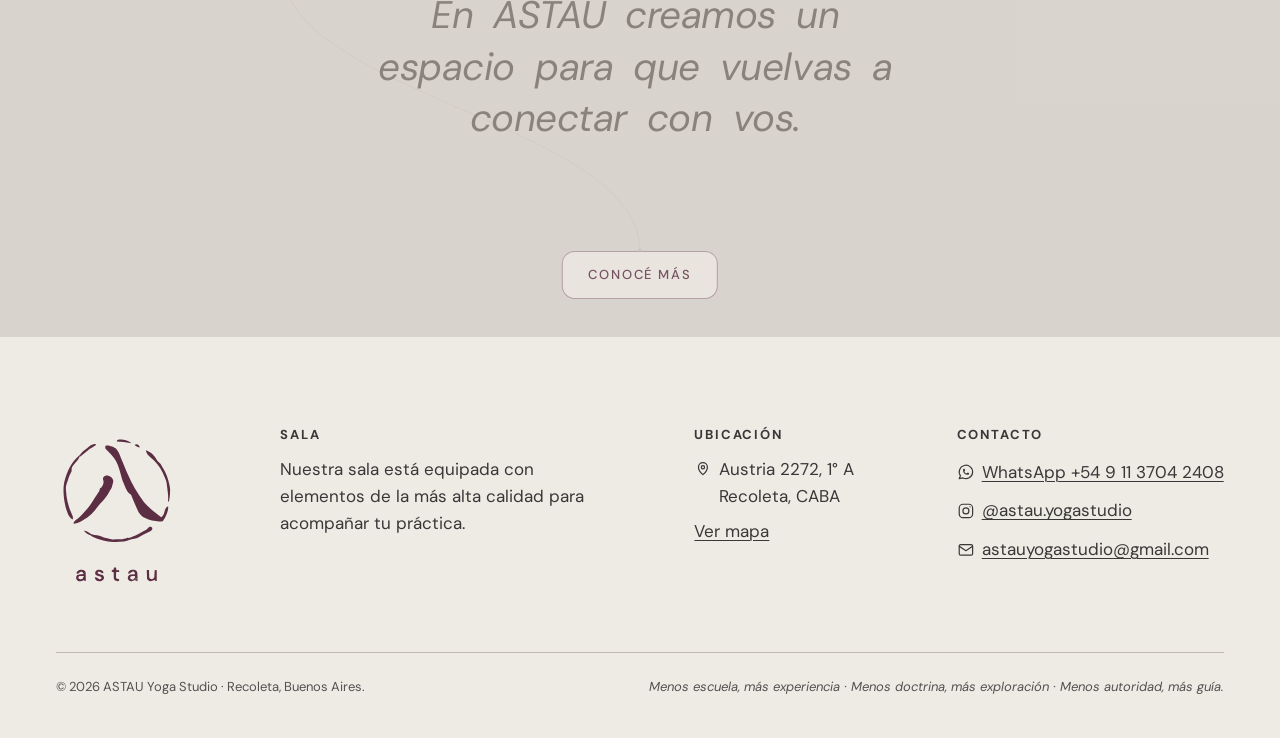
==== commit fd122053: "ajustes lineas y scroll" ====
--- a/index.html
+++ b/index.html
@@ -254,8 +254,8 @@
       <div class="sutra-canvas" aria-hidden="true" data-sutra-canvas>
         <svg class="sutra-svg" data-sutra-svg fill="none">
           <defs>
-            <filter id="sutra-orb-glow" x="-50%" y="-50%" width="200%" height="200%">
-              <feGaussianBlur stdDeviation="5" result="blur" />
+            <filter id="sutra-orb-glow" x="-120%" y="-120%" width="340%" height="340%">
+              <feGaussianBlur stdDeviation="4.5" result="blur" />
               <feComposite in="SourceGraphic" in2="blur" operator="over" />
             </filter>
           </defs>
@@ -293,20 +293,14 @@
           <p class="sutra-step__copy sutra-step__copy--quote" data-sutra-text="3">
             El mundo está lleno de estímulos.<br><em class="sutra-accent">En ASTAU creamos un espacio para que vuelvas a conectar con vos.</em>
           </p>
-          <div class="sutra-step__cta">
-            <a class="link" href="astau/">Conocé más</a>
-          </div>
         </article>
       </div>
 
-      <!-- Portal de cierre (Florece cuando llega el orbe) -->
-      <div class="sutra-portal sutra-portal--end" aria-hidden="true" data-sutra-portal-end>
-        <div class="sutra-portal__bloom">
-          <span class="sutra-portal__ripple"></span>
-          <span class="sutra-portal__ripple sutra-portal__ripple--delay"></span>
-          <span class="sutra-portal__node"></span>
-        </div>
-        <span class="sutra-portal__stem sutra-portal__stem--out"></span>
+      <!-- Portal de cierre (la línea desemboca directamente en el botón) -->
+      <div class="sutra-portal sutra-portal--end" data-sutra-portal-end>
+        <div class="sutra-portal__cta">
+          <a class="link" href="astau/">Conocé más</a>
+        </div>
       </div>
 
       <!-- Estructura anterior comentada como referencia:
--- a/assets/css/main.css
+++ b/assets/css/main.css
@@ -1605,7 +1605,12 @@
   position: relative;
   overflow-x: clip;
   isolation: isolate;
-  padding-block: clamp(7.5rem, 15vw, 13.5rem);
+  padding-top: clamp(8.25rem, 13.5vw, 12rem);
+  padding-bottom: clamp(11.25rem, 16vw, 14rem);
+}
+
+.sutra-section:has(.sutra-portal__cta) {
+  padding-bottom: clamp(10.5rem, 15vw, 13.25rem);
 }
 
 /* Arcos orgánicos superior e inferior (transición suave entre secciones) */
@@ -1757,6 +1762,73 @@
   opacity: 0.65;
 }
 
+.sutra-section:has(.sutra-portal__cta) .sutra-portal--end {
+  bottom: clamp(1.75rem, 3.2vw, 2.75rem);
+}
+
+.sutra-portal__cta {
+  position: relative;
+  pointer-events: auto;
+  opacity: 0.78;
+  transform: translateY(0.18rem);
+  transition:
+    opacity 600ms var(--ease),
+    transform 600ms var(--ease);
+}
+
+.sutra-portal__cta::before {
+  content: "";
+  position: absolute;
+  top: -2.5px;
+  left: 50%;
+  width: 5px;
+  height: 5px;
+  border-radius: 999px;
+  background: var(--c-line);
+  transform: translateX(-50%) scale(0.75);
+  opacity: 0.55;
+  pointer-events: none;
+  z-index: 2;
+  transition:
+    background-color 550ms var(--ease),
+    transform 550ms var(--ease),
+    opacity 550ms var(--ease),
+    box-shadow 550ms var(--ease);
+}
+
+.sutra-portal__cta .link {
+  background: var(--c-bg);
+  border-color: rgb(91 46 68 / 0.45);
+  transition:
+    background-color var(--t-fast) var(--ease),
+    color var(--t-fast) var(--ease),
+    border-color 500ms var(--ease),
+    box-shadow 600ms var(--ease);
+}
+
+.sutra-portal__cta .link:hover {
+  background: var(--c-accent);
+  border-color: var(--c-accent);
+  color: var(--c-bg);
+}
+
+.sutra-portal--end.is-blooming .sutra-portal__cta {
+  opacity: 1;
+  transform: translateY(0);
+}
+
+.sutra-portal--end.is-blooming .sutra-portal__cta::before {
+  background: var(--c-accent);
+  transform: translateX(-50%) scale(1);
+  opacity: 1;
+  box-shadow: 0 0 0 4px rgb(91 46 68 / 0.12);
+}
+
+.sutra-portal--end.is-blooming .sutra-portal__cta .link {
+  border-color: var(--c-accent);
+  box-shadow: 0 8px 26px rgb(91 46 68 / 0.08), 0 0 0 4px rgb(91 46 68 / 0.05);
+}
+
 @keyframes sutra-ripple-pulse {
   0% {
     transform: scale(0.95);
@@ -1784,6 +1856,10 @@
   pointer-events: none;
 }
 
+.sutra-section:has(.sutra-portal__cta) .sutra-canvas {
+  bottom: calc(clamp(1.5rem, 3vw, 2.5rem) + 3rem);
+}
+
 .sutra-svg {
   width: 100%;
   height: 100%;
@@ -1794,20 +1870,79 @@
 .sutra-journey {
   position: relative;
   z-index: 2;
-  row-gap: clamp(5.5rem, 12vw, 10.5rem);
+  row-gap: clamp(5.5rem, 10vw, 8.75rem);
 }
 
 .sutra-step {
+  position: relative;
   display: grid;
-  gap: var(--s-2);
-  max-width: 44rem;
-  padding: clamp(1.5rem, 3vw, 2.5rem);
-  border-radius: var(--radius);
-  background: rgb(238 234 228 / 0.66);
-  backdrop-filter: blur(10px);
-  -webkit-backdrop-filter: blur(10px);
-  border: 1px solid rgb(192 184 177 / 0.36);
-  box-shadow: 0 10px 30px rgb(56 56 56 / 0.025);
+  gap: 0.85rem;
+  max-width: min(17.75rem, 82%);
+  padding: 0;
+  background: transparent;
+  border: 0;
+  box-shadow: none;
+  backdrop-filter: none;
+  -webkit-backdrop-filter: none;
+}
+
+.sutra-step:nth-child(1) {
+  grid-row: 1;
+}
+
+.sutra-step:nth-child(2) {
+  grid-row: 2;
+}
+
+.sutra-step:nth-child(3) {
+  grid-row: 3;
+}
+
+.sutra-step:nth-child(4) {
+  grid-row: 4;
+}
+
+.sutra-step--1 {
+  margin-right: auto;
+}
+
+.sutra-step--2 {
+  margin-left: auto;
+  text-align: right;
+  justify-items: end;
+}
+
+.sutra-step--3,
+.sutra-step--4 {
+  max-width: min(19.75rem, 88%);
+  margin-inline: auto;
+  text-align: center;
+  justify-items: center;
+}
+
+.sutra-journey:has(.sutra-step--4) .sutra-step--3 {
+  max-width: min(17.75rem, 82%);
+  margin-inline: 0;
+  margin-right: auto;
+  text-align: left;
+  justify-items: start;
+}
+
+.sutra-step::before {
+  content: "";
+  display: block;
+  width: 1.35rem;
+  height: 1px;
+  background: var(--c-accent);
+  opacity: 0.18;
+  transition:
+    width 650ms var(--ease),
+    opacity 650ms var(--ease);
+}
+
+.sutra-step.is-active::before {
+  width: 2.5rem;
+  opacity: 0.46;
 }
 
 .sutra-step__label {
@@ -1816,35 +1951,61 @@
 }
 
 .sutra-step__copy {
-  font-size: clamp(1.5rem, 2.7vw, 2.5rem);
-  letter-spacing: -0.02em;
-  line-height: 1.24;
+  font-size: clamp(1.32rem, 2.15vw, 1.9rem);
+  font-weight: 300;
+  letter-spacing: -0.015em;
+  line-height: 1.42;
   color: var(--c-text);
+  text-wrap: balance;
 }
 
 .sutra-step__copy--quote {
-  font-size: clamp(1.625rem, 3.1vw, 2.85rem);
+  font-size: clamp(1.36rem, 2.35vw, 2.35rem);
+  font-style: normal;
+  line-height: 1.37;
+}
+
+[aria-labelledby="manifiesto-titulo"] .sutra-step__copy {
+  font-size: clamp(1.56rem, 3vw, 2.75rem);
+  line-height: 1.34;
+  text-wrap: pretty;
+}
+
+[aria-labelledby="manifiesto-titulo"] .sutra-word:not(.sutra-word--accent) {
+  font-size: 0.72em;
+  font-weight: 300;
+  letter-spacing: -0.005em;
+}
+
+[aria-labelledby="manifiesto-titulo"] br + .sutra-word {
+  margin-top: 0.24em;
+}
+
+.sutra-accent,
+.sutra-word--accent {
   font-style: italic;
-  line-height: 1.18;
-}
-
-.sutra-accent {
-  font-style: italic;
+  font-weight: 400;
+  letter-spacing: -0.012em;
   color: var(--c-accent);
 }
 
 .sutra-step__cta {
   margin-top: var(--s-2);
+  opacity: 0.45;
+  transform: translateY(0.25rem);
+  transition:
+    opacity 550ms var(--ease),
+    transform 550ms var(--ease);
+}
+
+.sutra-step.is-active .sutra-step__cta {
+  opacity: 1;
+  transform: translateY(0);
 }
 
 .sutra-word {
   display: inline-block;
   margin-right: 0.25em;
-  transition:
-    opacity 420ms var(--ease),
-    color 480ms var(--ease),
-    filter 420ms var(--ease);
-  will-change: opacity, color, filter;
 }
 
 /* Nodos arrastrables del modo editor (?editar-linea o modoEditor: true) */
@@ -2428,6 +2589,45 @@
     grid-template-columns: repeat(2, minmax(0, 1fr));
     gap: var(--gap);
   }
+
+  .sutra-journey {
+    grid-template-columns: repeat(12, minmax(0, 1fr));
+    column-gap: var(--gap);
+    row-gap: clamp(5.5rem, 9.5vw, 7.5rem);
+  }
+
+  .sutra-step {
+    max-width: 26rem;
+  }
+
+  .sutra-step--1 {
+    grid-column: 1 / span 7;
+    margin-inline: 0;
+  }
+
+  .sutra-step--2 {
+    grid-column: 6 / span 7;
+    text-align: right;
+    justify-items: end;
+    margin-left: auto;
+  }
+
+  .sutra-step--3,
+  .sutra-step--4 {
+    grid-column: 3 / span 8;
+    max-width: 29rem;
+    text-align: center;
+    justify-items: center;
+    margin-inline: auto;
+  }
+
+  .sutra-journey:has(.sutra-step--4) .sutra-step--3 {
+    grid-column: 1 / span 7;
+    max-width: 26rem;
+    text-align: left;
+    justify-items: start;
+    margin-inline: 0;
+  }
 }
 
 @media (min-width: 64rem) {
@@ -2678,29 +2878,36 @@
   }
 
   .sutra-journey {
-    row-gap: clamp(7.5rem, 13vw, 12rem);
+    row-gap: clamp(6.25rem, 10.5vw, 9.5rem);
+  }
+
+  .sutra-step {
+    max-width: 31rem;
   }
 
   .sutra-step--1 {
-    grid-column: 2 / span 7;
+    grid-column: 2 / span 5;
   }
 
   .sutra-step--2 {
-    grid-column: 5 / span 7;
+    grid-column: 7 / span 5;
     text-align: right;
     justify-items: end;
+    margin-left: auto;
   }
 
   .sutra-step--3,
   .sutra-step--4 {
-    grid-column: 3 / span 8;
+    grid-column: 4 / span 6;
+    max-width: 34rem;
     text-align: center;
     justify-items: center;
     margin-inline: auto;
   }
 
   .sutra-journey:has(.sutra-step--4) .sutra-step--3 {
-    grid-column: 2 / span 7;
+    grid-column: 2 / span 5;
+    max-width: 31rem;
     text-align: left;
     justify-items: start;
     margin-inline: 0;
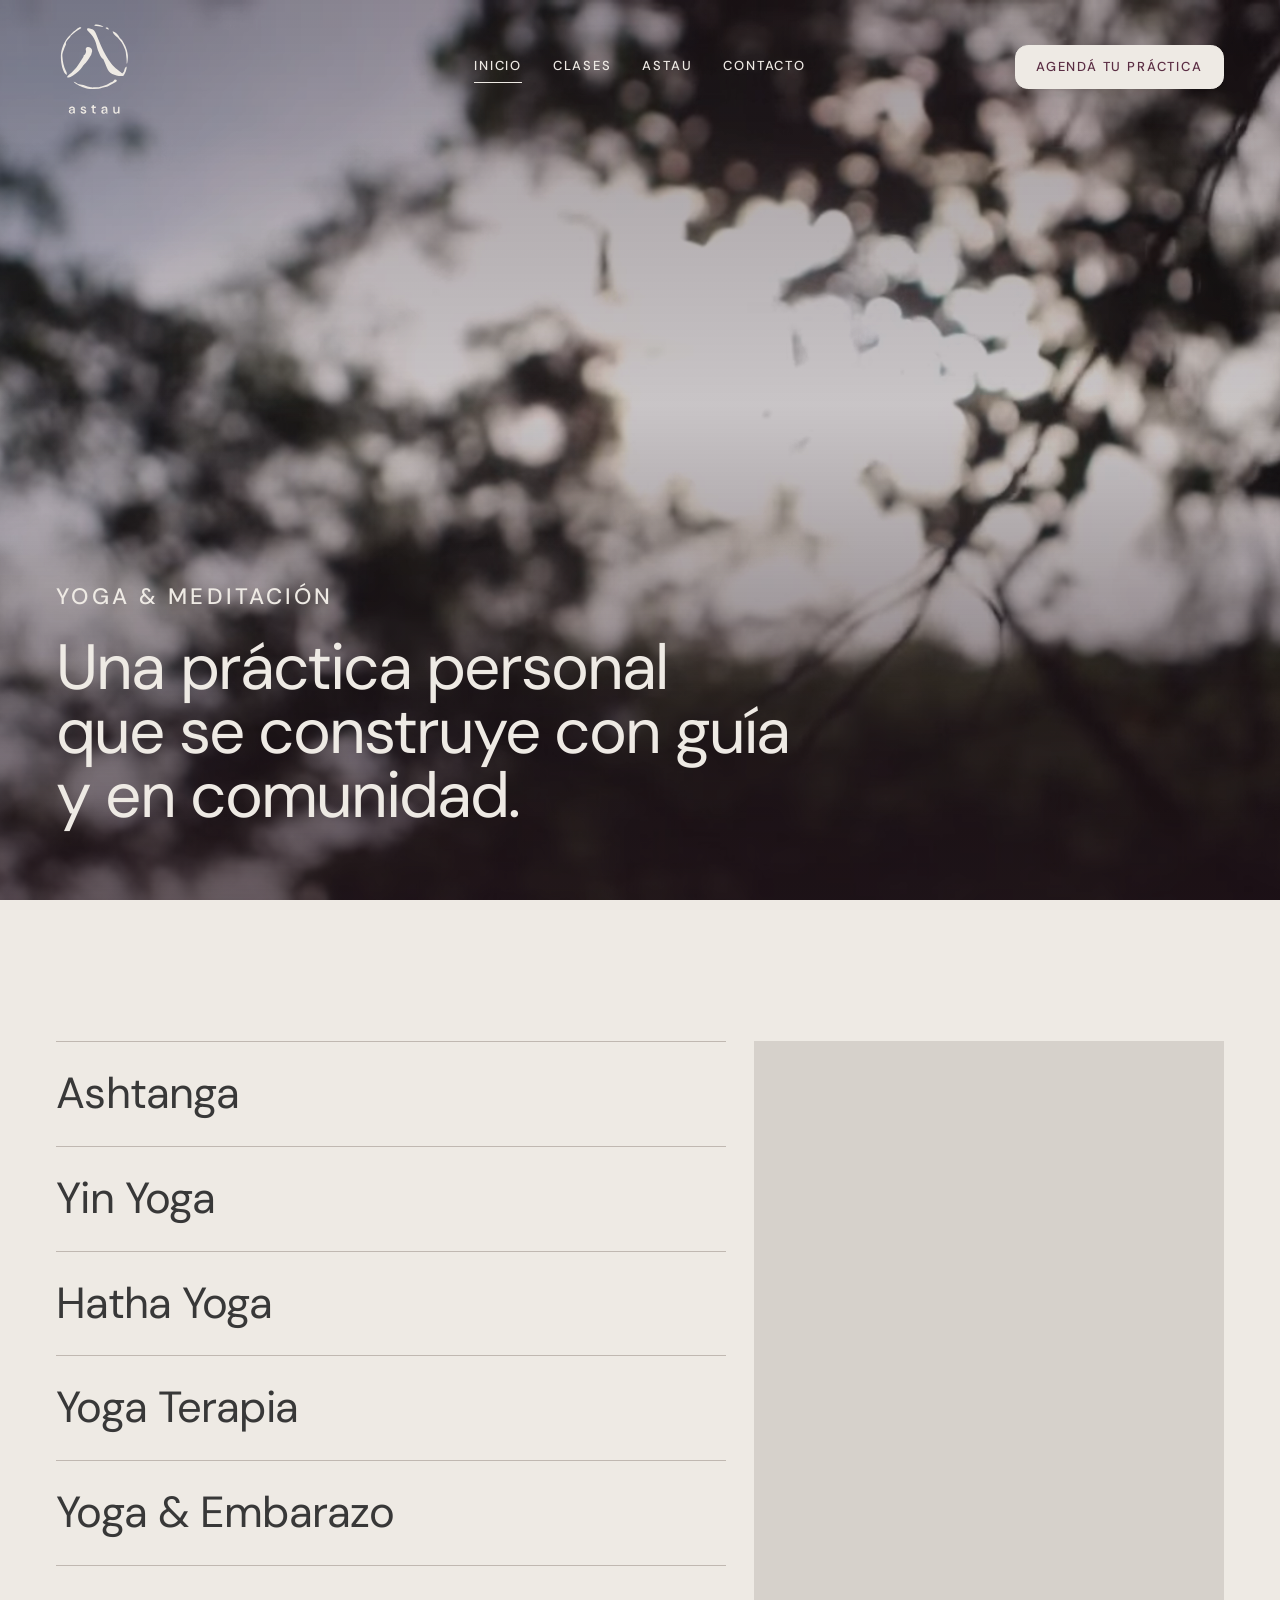
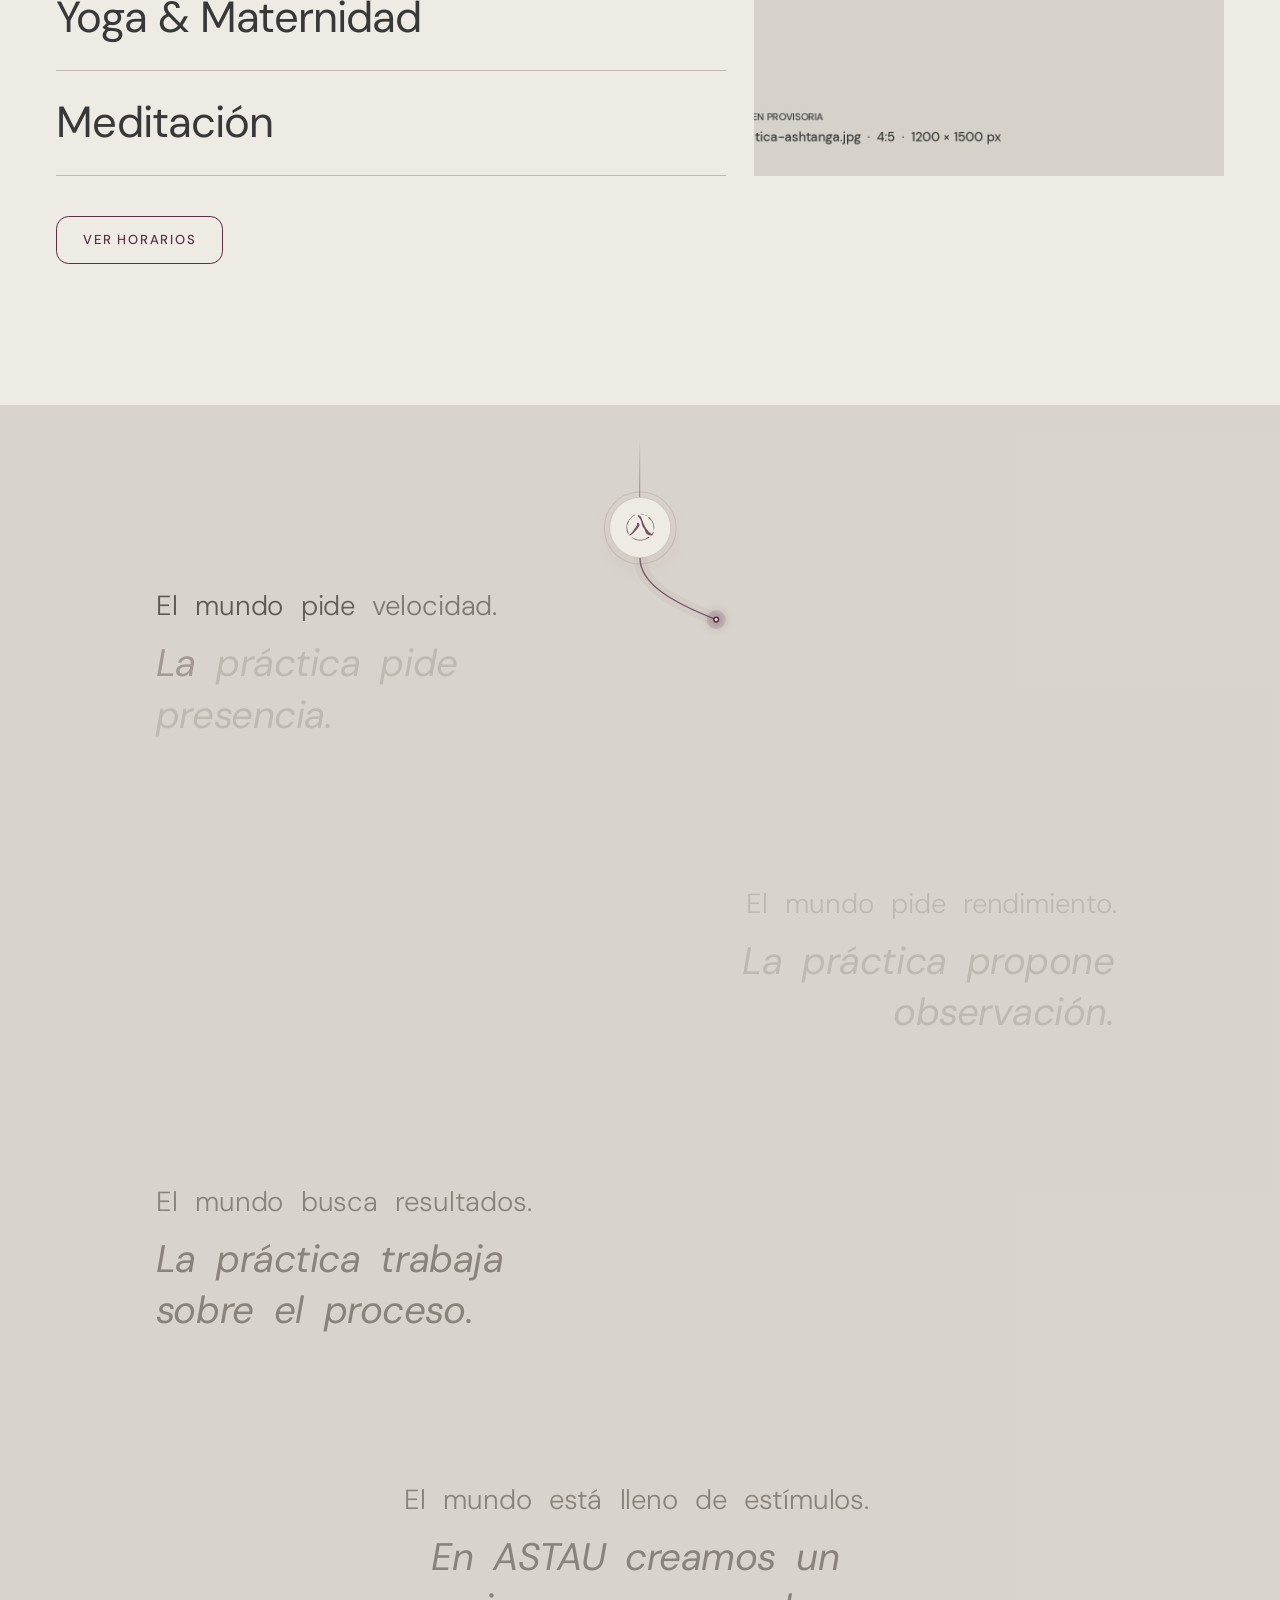
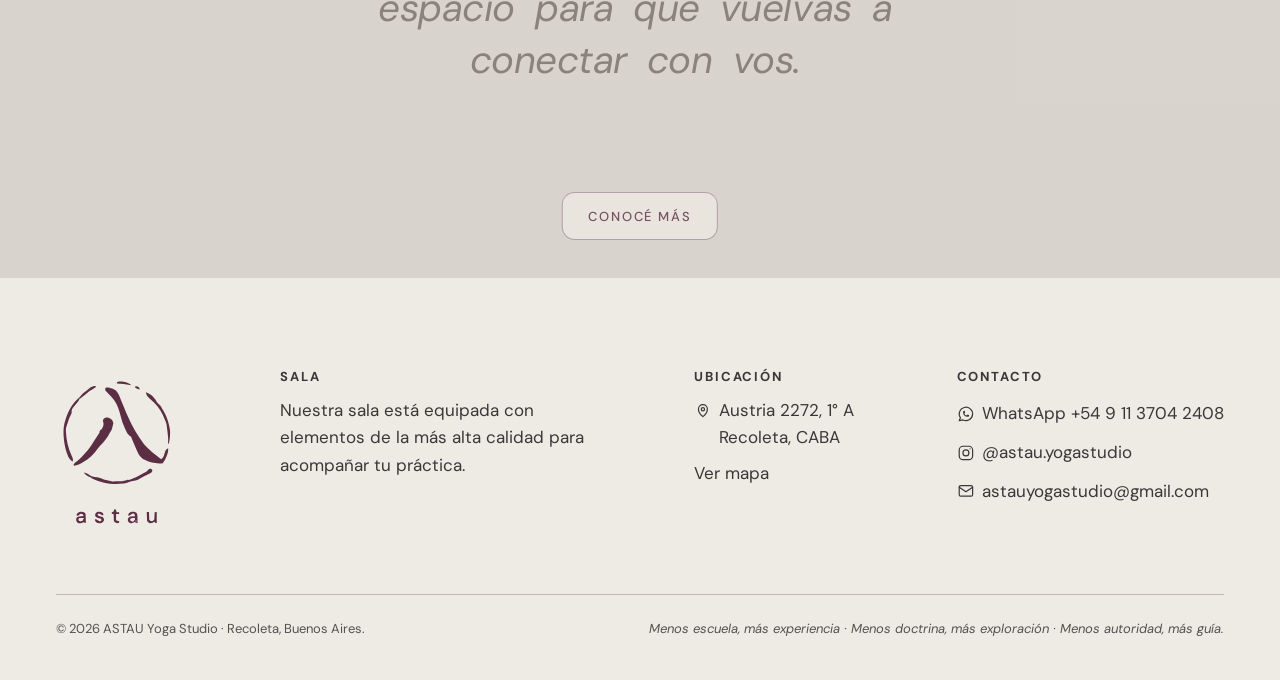
==== commit a6f337fc: "ajuste video index" ====
--- a/index.html
+++ b/index.html
@@ -164,8 +164,6 @@
         <img src="assets/img/hero-astau.jpg" alt="" width="1280" height="720" fetchpriority="high" decoding="async">
       </div>
       <div class="hero__overlay" aria-hidden="true"></div>
-      <!-- Borrar esta etiqueta al cargar el video definitivo -->
-      <!-- <span class="hero__badge" aria-hidden="true">Video provisorio · hero-astau</span> -->
 
       <div class="wrap grid hero__grid">
         <div class="hero__content">
--- a/assets/css/main.css
+++ b/assets/css/main.css
@@ -1784,9 +1784,9 @@
   width: 5px;
   height: 5px;
   border-radius: 999px;
-  background: var(--c-line);
-  transform: translateX(-50%) scale(0.75);
-  opacity: 0.55;
+  background: var(--c-accent);
+  transform: translateX(-50%) scale(0.4);
+  opacity: 0;
   pointer-events: none;
   z-index: 2;
   transition:
@@ -1928,7 +1928,7 @@
   justify-items: start;
 }
 
-.sutra-step::before {
+/* .sutra-step::before {
   content: "";
   display: block;
   width: 1.35rem;
@@ -1943,7 +1943,7 @@
 .sutra-step.is-active::before {
   width: 2.5rem;
   opacity: 0.46;
-}
+} */
 
 .sutra-step__label {
   color: var(--c-accent);
@@ -2172,15 +2172,19 @@
 /* Modal de guías */
 
 .guide-modal {
-  width: min(56rem, calc(100% - 2 * var(--gutter)));
-  max-height: min(86dvh, 46rem);
+  width: min(60rem, calc(100% - 2 * var(--gutter)));
+  max-height: min(88dvh, 45rem);
   margin: auto;
   padding: 0;
   border: 1px solid var(--c-line);
   border-radius: var(--radius);
   background: var(--c-bg);
   color: var(--c-text);
-  box-shadow: 0 24px 64px rgb(38 22 30 / 0.18);
+  box-shadow: 0 28px 72px rgb(38 22 30 / 0.2);
+  overflow-x: hidden;
+  overflow-y: auto;
+  scrollbar-width: thin;
+  scrollbar-color: var(--c-line) transparent;
   opacity: 0;
   transition-property: opacity, transform, display, overlay;
   transition-duration: var(--t-fast);
@@ -2247,8 +2251,9 @@
 .guide-modal__inner {
   position: relative;
   display: grid;
+  grid-template-columns: minmax(0, 1fr);
   gap: var(--s-3);
-  padding: clamp(1.5rem, 3.5vw, 2.75rem);
+  padding: clamp(1.25rem, 3.5vw, 2.25rem);
 }
 
 .guide-modal__close {
@@ -2257,33 +2262,57 @@
   align-items: center;
   gap: 0.4rem;
   min-height: 2.25rem;
-  padding: 0.25rem 0.5rem;
+  padding: 0.3rem 0.75rem;
+  border: 1px solid rgb(192 184 177 / 0.65);
+  border-radius: 999px;
+  background: var(--c-bg);
   font-size: var(--fs-label);
   font-weight: 500;
   letter-spacing: 0.14em;
   text-transform: uppercase;
   color: var(--c-text);
-  transition: color var(--t-fast) var(--ease);
+  transition:
+    color var(--t-fast) var(--ease),
+    background-color var(--t-fast) var(--ease),
+    border-color var(--t-fast) var(--ease);
 }
 
 .guide-modal__close span {
-  font-size: 1.25rem;
+  font-size: 1.15rem;
   font-weight: 300;
   line-height: 1;
 }
 
 .guide-modal__close:hover,
 .guide-modal__close:focus-visible {
-  color: var(--c-accent);
+  color: var(--c-bg);
+  background: var(--c-accent);
+  border-color: var(--c-accent);
 }
 
 .guide-modal__media {
-  max-width: 15rem;
+  position: relative;
+  width: 100%;
+  max-width: 22rem;
+  margin-inline: auto;
+  aspect-ratio: 4 / 5;
   border-radius: calc(var(--radius) * 0.5);
+  overflow: hidden;
+}
+
+.guide-modal__media img {
+  width: 100%;
+  height: 100%;
+  object-fit: cover;
+  object-position: center top;
+}
+
+.guide-modal__copy {
+  min-width: 0;
 }
 
 .guide-modal__title {
-  font-size: clamp(1.625rem, 2.6vw, 2.375rem);
+  font-size: clamp(1.68rem, 2.6vw, 2.375rem);
 }
 
 .guide-modal .guide__tags {
@@ -2298,44 +2327,81 @@
 
 .guide-modal .guide__bio {
   margin-top: var(--s-3);
-  font-size: 1rem;
-  line-height: 1.65;
+  font-size: 0.98rem;
+  line-height: 1.62;
+}
+
+.guide-modal .guide__bio > * + * {
+  margin-top: 0.95em;
 }
 
 @media (min-width: 48rem) {
+  .guide-modal[open] {
+    overflow: hidden;
+  }
+
   .guide-modal__inner {
-    grid-template-columns: 16.5rem minmax(0, 1fr);
+    box-sizing: border-box;
+    max-height: calc(min(88dvh, 45rem) - 2px);
+    grid-template-columns: minmax(17.5rem, 42%) minmax(0, 1fr);
+    grid-template-rows: minmax(0, 1fr);
     column-gap: clamp(1.75rem, 3vw, 2.75rem);
     row-gap: 0;
-    align-items: start;
+    align-items: center;
+    padding: clamp(1.5rem, 2.6vw, 2.25rem);
   }
 
   .guide-modal__close {
     position: absolute;
-    top: clamp(1.25rem, 2.5vw, 2rem);
-    right: clamp(1.5rem, 3vw, 2.5rem);
+    top: clamp(1.25rem, 2.2vw, 1.85rem);
+    right: calc(clamp(1.5rem, 2.6vw, 2.25rem) + 0.65rem);
+    z-index: 4;
   }
 
   .guide-modal__media {
     grid-column: 1;
+    grid-row: 1;
+    width: 100%;
     max-width: none;
-    position: sticky;
-    top: 0;
+    height: 100%;
+    max-height: calc(min(88dvh, 45rem) - 2 * clamp(1.5rem, 2.6vw, 2.25rem));
+    min-height: 0;
+    aspect-ratio: auto;
+    margin-inline: 0;
+  }
+
+  .guide-modal__media img {
+    position: absolute;
+    inset: 0;
+    width: 100%;
+    height: 100%;
+    object-fit: cover;
+    object-position: center top;
   }
 
   .guide-modal__copy {
     grid-column: 2;
-    padding-top: 0.25rem;
+    grid-row: 1;
+    align-self: stretch;
+    min-height: 0;
+    max-height: calc(min(88dvh, 45rem) - 2 * clamp(1.5rem, 2.6vw, 2.25rem));
+    overflow-y: auto;
+    overscroll-behavior: contain;
+    scrollbar-width: thin;
+    scrollbar-color: var(--c-line) transparent;
+    padding-right: 0.5rem;
+    padding-block: 0.25rem;
   }
 
   .guide-modal__title {
-    padding-right: 5.5rem;
+    padding-right: 7.25rem;
   }
 }
 
 .guide__tags {
   display: flex;
   flex-wrap: wrap;
+  flex-wrap: balance;
   gap: 0.25rem 1.5rem;
   margin-top: var(--s-2);
 }
@@ -2462,7 +2528,7 @@
   align-items: center;
   gap: 0.45rem;
   padding-block: 0.2rem;
-  text-decoration: underline;
+  text-decoration: none;
   text-decoration-thickness: 1px;
   text-underline-offset: 0.2em;
   transition: color var(--t-fast) var(--ease);
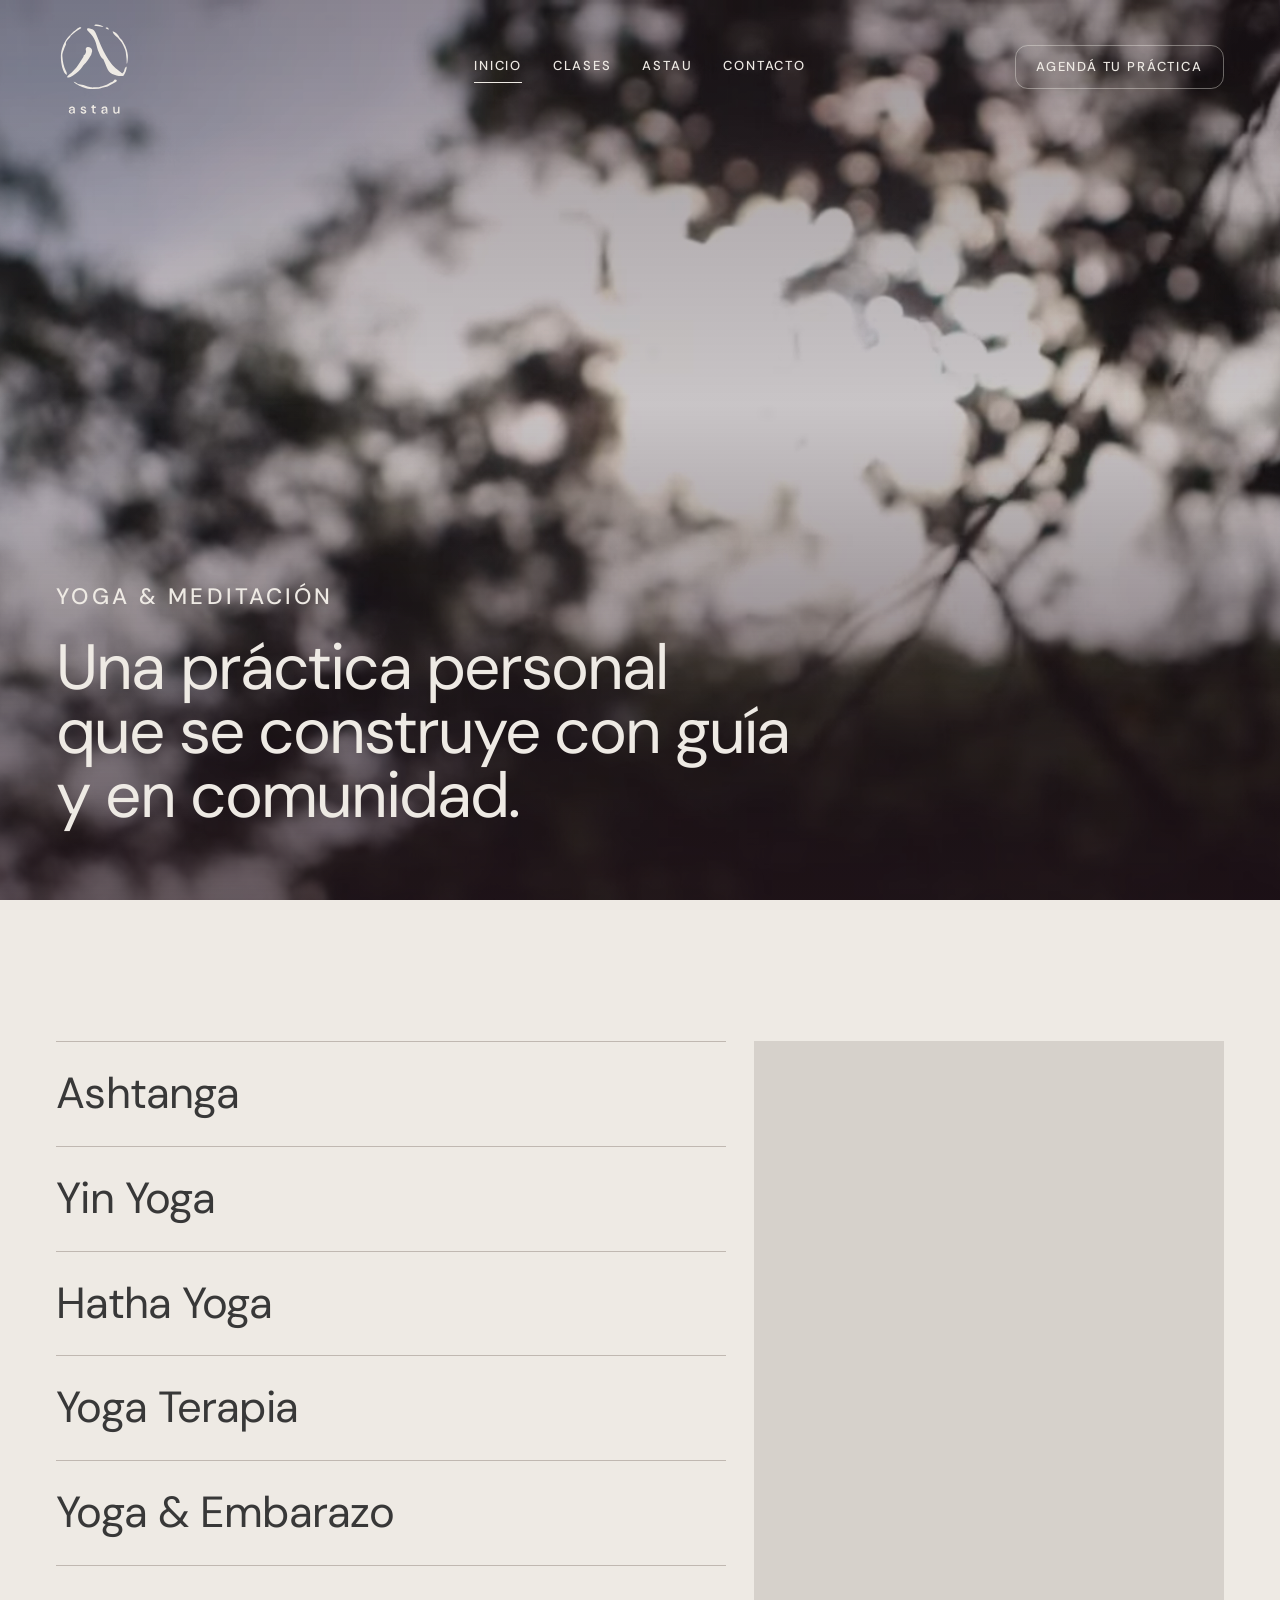
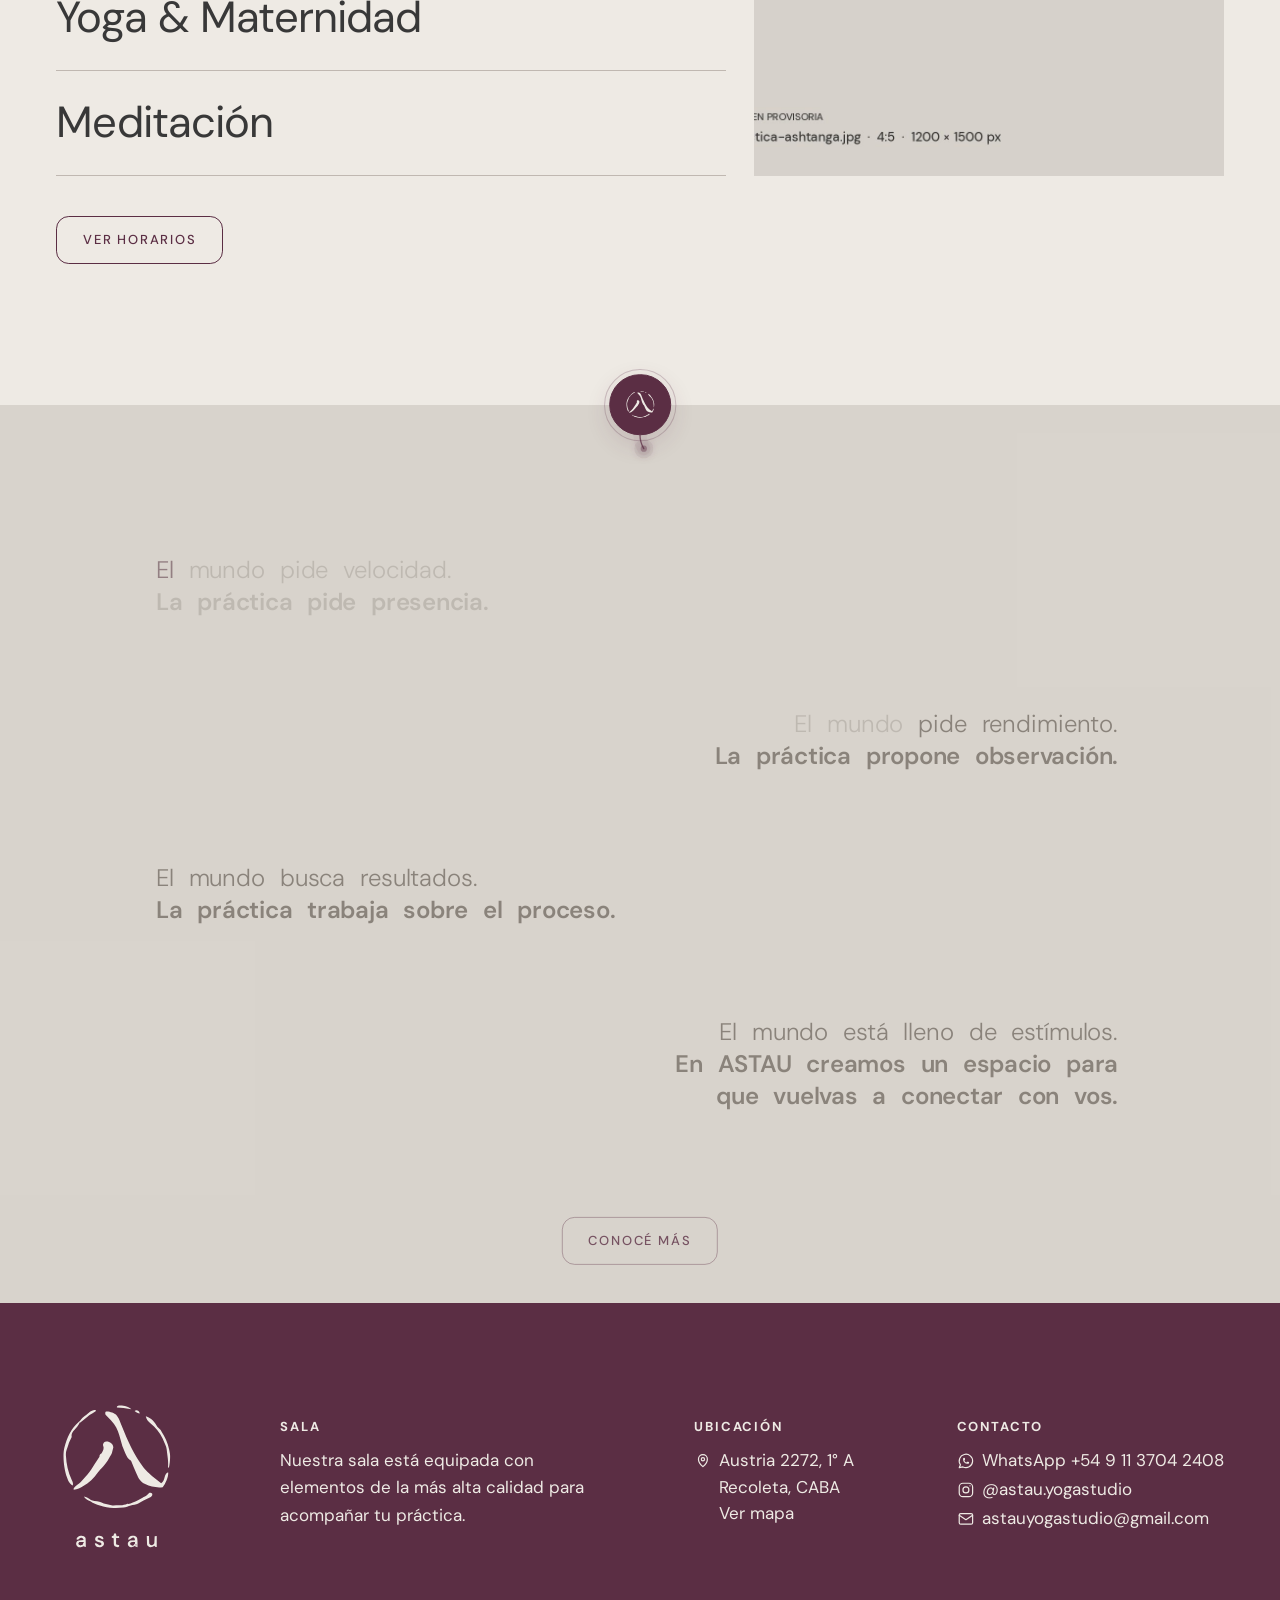
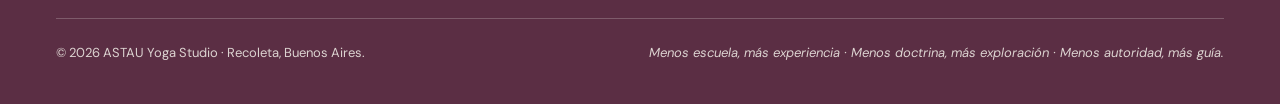
==== commit dc38c2ba: "ajustes varios front" ====
--- a/index.html
+++ b/index.html
@@ -244,7 +244,7 @@
         <span class="sutra-portal__stem sutra-portal__stem--in"></span>
         <div class="sutra-portal__medallion">
           <span class="sutra-portal__ring"></span>
-          <img class="sutra-portal__mark" src="assets/brand/isotipo-color.svg" alt="" width="36" height="36">
+          <img class="sutra-portal__mark" src="assets/brand/isotipo-negativo.svg" alt="" width="36" height="36">
         </div>
       </div>
 
@@ -430,7 +430,7 @@
     <div class="wrap">
       <div class="grid footer__grid">
         <div class="footer__logo">
-          <img src="assets/brand/logo-color.svg" alt="ASTAU" width="120" height="160" loading="lazy">
+          <img src="assets/brand/logo-negativo.svg" alt="ASTAU" width="120" height="160" loading="lazy">
         </div>
         <div class="footer__col">
           <h2 class="label">Sala</h2>
@@ -445,7 +445,7 @@
             </svg>
             <span>Austria 2272, 1° A<br>Recoleta, CABA</span>
           </p>
-          <p><a href="https://maps.app.goo.gl/wTtZTwhwu7xZctVu7" target="_blank" rel="noopener" data-track="clic_maps">Ver mapa</a></p>
+          <p class="footer__map"><a href="https://maps.app.goo.gl/wTtZTwhwu7xZctVu7" target="_blank" rel="noopener" data-track="clic_maps">Ver mapa</a></p>
         </div>
         <div class="footer__col">
           <h2 class="label">Contacto</h2>
--- a/assets/css/tokens.css
+++ b/assets/css/tokens.css
@@ -23,6 +23,8 @@
 :root {
   /* Color */
   --c-bg: #eeeae4ff;      /* Pantone 7527 C */
+  --c-bg-alpha: rgba(238, 234, 228, 0.4);      /* Pantone 7527 C */
+  --c-bg-alpha_x2: rgba(238, 234, 228, 0.379);      /* Pantone 7527 C */
   --c-accent: #5b2e44;    /* Pantone 7645 C */
   --c-text: #383838;      /* Pantone 447 C */
   --c-surface: #cac5bd98; /* Pantone Warm Gray 1 C */
--- a/assets/css/main.css
+++ b/assets/css/main.css
@@ -311,7 +311,7 @@
 }
 
 .header.is-scrolled .header__logo img {
-  height: clamp(4.25rem, 5vw, 4.75rem);
+  height: clamp(4rem, 5vw, 4.75rem);
 }
 
 .header__logo-light {
@@ -331,14 +331,15 @@
 }
 
 .header--over:not(.is-scrolled) .btn {
-  border-color: var(--c-bg);
-  background: var(--c-bg);
-  color: var(--c-accent);
-}
-
-.header--over:not(.is-scrolled) .btn:hover {
   background: transparent;
   color: var(--c-bg);
+  border-color: var(--c-bg-alpha);
+}
+
+.header--over:not(.is-scrolled) .btn:hover {
+  background: var(--c-accent);
+  color: var(--c-bg);
+  border-color: var(--c-accent);
 }
 
 .header--over:not(.is-scrolled) :focus-visible {
@@ -717,10 +718,16 @@
   position: sticky;
   top: calc(var(--header-h-scrolled, 5.2rem) - 1px);
   z-index: 40;
+  margin-top: clamp(2rem, 4vw, 3.5rem);
   background: rgb(238 234 228 / 0.82);
   backdrop-filter: blur(10px);
   -webkit-backdrop-filter: blur(10px);
-  border-block: 1px solid var(--c-line);
+  border-top: none;
+  border-bottom: 1px solid var(--c-line);
+}
+
+.subnav + .section {
+  padding-top: clamp(4.5rem, 8vw, 7.5rem);
 }
 
 .subnav__list {
@@ -1594,19 +1601,16 @@
 }
 
 
-/* Footer */
-[data-page="clases"] .footer__logo img{
-  filter: brightness(0) saturate(100%) invert(81%) sepia(0%) saturate(20%) hue-rotate(218deg) brightness(88%) contrast(92%);
-}
-
 /* 7. Equipo -------------------------------------------------------------- */
 
 .sutra-section {
   position: relative;
+  z-index: 2;
   overflow-x: clip;
+  overflow-y: visible;
   isolation: isolate;
-  padding-top: clamp(8.25rem, 13.5vw, 12rem);
-  padding-bottom: clamp(11.25rem, 16vw, 14rem);
+  padding-top: clamp(7rem, 11.5vw, 10.5rem);
+  padding-bottom: clamp(7rem, 11.5vw, 10.5rem);
 }
 
 .sutra-section:has(.sutra-portal__cta) {
@@ -1651,11 +1655,17 @@
 }
 
 .sutra-portal--start {
-  top: clamp(0.75rem, 2.5vw, 2rem);
+  top: 0;
+  transform: translate(-50%, -50%);
 }
 
 .sutra-portal--end {
   bottom: clamp(0.5rem, 2vw, 1.5rem);
+}
+
+.sutra-portal--end:has(.sutra-portal__bloom) {
+  bottom: 0;
+  transform: translate(-50%, 50%);
 }
 
 .sutra-portal__stem {
@@ -1665,21 +1675,11 @@
 }
 
 .sutra-portal__stem--in {
-  height: clamp(2.5rem, 5vw, 4.25rem);
-  margin-bottom: -0.25rem;
-  opacity: 0.55;
+  display: none;
 }
 
 .sutra-portal__stem--out {
-  height: clamp(3rem, 6vw, 5rem);
-  margin-top: -0.15rem;
-  background: linear-gradient(to bottom, var(--c-accent), transparent);
-  transform: scaleY(0.25);
-  transform-origin: top center;
-  opacity: 0.3;
-  transition:
-    transform 650ms var(--ease),
-    opacity 650ms var(--ease);
+  display: none;
 }
 
 .sutra-portal__medallion {
@@ -1687,9 +1687,9 @@
   width: 3.85rem;
   height: 3.85rem;
   border-radius: 999px;
-  background: var(--c-bg);
-  border: 1px solid rgb(192 184 177 / 0.65);
-  box-shadow: 0 8px 24px rgb(91 46 68 / 0.05);
+  background: #5b2e44;
+  border: 1px solid #5b2e44;
+  box-shadow: 0 8px 24px rgb(91 46 68 / 0.16);
   display: flex;
   align-items: center;
   justify-content: center;
@@ -1699,15 +1699,17 @@
   position: absolute;
   inset: -0.38rem;
   border-radius: 999px;
-  border: 1px solid rgb(91 46 68 / 0.18);
-  opacity: 0.7;
+  border: 1px solid rgb(91 46 68 / 0.28);
+  opacity: 0.85;
   transition: transform 280ms linear;
 }
 
 .sutra-portal__mark {
+  position: relative;
+  z-index: 1;
   width: 1.85rem;
   height: 1.85rem;
-  opacity: 0.82;
+  opacity: 1;
   transition: transform 280ms linear;
 }
 
@@ -1797,7 +1799,7 @@
 }
 
 .sutra-portal__cta .link {
-  background: var(--c-bg);
+  /* background: transparent; */
   border-color: rgb(91 46 68 / 0.45);
   transition:
     background-color var(--t-fast) var(--ease),
@@ -1851,7 +1853,7 @@
 
 .sutra-canvas {
   position: absolute;
-  inset: clamp(3.75rem, 4.5vw, 5rem) 0 clamp(2.75rem, 3.8vw, 4rem) 0;
+  inset: 1.9rem 0 1.35rem 0;
   z-index: 1;
   pointer-events: none;
 }
@@ -1902,30 +1904,18 @@
   grid-row: 4;
 }
 
-.sutra-step--1 {
+.sutra-step--1,
+.sutra-step--3 {
   margin-right: auto;
-}
-
-.sutra-step--2 {
+  text-align: left;
+  justify-items: start;
+}
+
+.sutra-step--2,
+.sutra-step--4 {
   margin-left: auto;
   text-align: right;
   justify-items: end;
-}
-
-.sutra-step--3,
-.sutra-step--4 {
-  max-width: min(19.75rem, 88%);
-  margin-inline: auto;
-  text-align: center;
-  justify-items: center;
-}
-
-.sutra-journey:has(.sutra-step--4) .sutra-step--3 {
-  max-width: min(17.75rem, 82%);
-  margin-inline: 0;
-  margin-right: auto;
-  text-align: left;
-  justify-items: start;
 }
 
 /* .sutra-step::before {
@@ -1950,43 +1940,38 @@
   opacity: 0.85;
 }
 
-.sutra-step__copy {
-  font-size: clamp(1.32rem, 2.15vw, 1.9rem);
+.sutra-step__copy,
+.sutra-step__copy--quote {
+  font-size: clamp(1.56rem, 2.6vw, 2.75rem);
   font-weight: 300;
-  letter-spacing: -0.015em;
-  line-height: 1.42;
-  color: var(--c-text);
-  text-wrap: balance;
-}
-
-.sutra-step__copy--quote {
-  font-size: clamp(1.36rem, 2.35vw, 2.35rem);
   font-style: normal;
-  line-height: 1.37;
-}
-
-[aria-labelledby="manifiesto-titulo"] .sutra-step__copy {
-  font-size: clamp(1.56rem, 3vw, 2.75rem);
-  line-height: 1.34;
+  letter-spacing: -0.005em;
+  line-height: 0.88;
+  color: rgb(91, 46, 68);
   text-wrap: pretty;
 }
 
-[aria-labelledby="manifiesto-titulo"] .sutra-word:not(.sutra-word--accent) {
+.sutra-word {
   font-size: 0.72em;
+  line-height: 1.22;
+  font-style: normal;
+}
+
+.sutra-word:not(.sutra-word--accent) {
   font-weight: 300;
   letter-spacing: -0.005em;
 }
 
-[aria-labelledby="manifiesto-titulo"] br + .sutra-word {
-  margin-top: 0.24em;
-}
-
 .sutra-accent,
 .sutra-word--accent {
-  font-style: italic;
-  font-weight: 400;
-  letter-spacing: -0.012em;
-  color: var(--c-accent);
+  font-style: normal;
+  font-weight: 600;
+  letter-spacing: -0.01em;
+  color: rgb(91, 46, 68);
+}
+
+.sutra-step__copy br + .sutra-word {
+  margin-top: 0.06em;
 }
 
 .sutra-step__cta {
@@ -2260,16 +2245,13 @@
   justify-self: end;
   display: inline-flex;
   align-items: center;
-  gap: 0.4rem;
-  min-height: 2.25rem;
-  padding: 0.3rem 0.75rem;
+  justify-content: center;
+  width: 2.25rem;
+  height: 2.25rem;
+  padding: 0;
   border: 1px solid rgb(192 184 177 / 0.65);
   border-radius: 999px;
   background: var(--c-bg);
-  font-size: var(--fs-label);
-  font-weight: 500;
-  letter-spacing: 0.14em;
-  text-transform: uppercase;
   color: var(--c-text);
   transition:
     color var(--t-fast) var(--ease),
@@ -2277,10 +2259,10 @@
     border-color var(--t-fast) var(--ease);
 }
 
-.guide-modal__close span {
-  font-size: 1.15rem;
-  font-weight: 300;
-  line-height: 1;
+.guide-modal__close svg {
+  width: 0.875rem;
+  height: 0.875rem;
+  flex: none;
 }
 
 .guide-modal__close:hover,
@@ -2353,8 +2335,8 @@
 
   .guide-modal__close {
     position: absolute;
-    top: clamp(1.25rem, 2.2vw, 1.85rem);
-    right: calc(clamp(1.5rem, 2.6vw, 2.25rem) + 0.65rem);
+    top: calc(clamp(1.5rem, 2.6vw, 2.25rem) + 0.25rem + (clamp(1.68rem, 2.6vw, 2.375rem) * 1.08 - 2.25rem) / 2);
+    right: calc(clamp(1.5rem, 2.6vw, 2.25rem) + 1.65rem);
     z-index: 4;
   }
 
@@ -2394,7 +2376,7 @@
   }
 
   .guide-modal__title {
-    padding-right: 7.25rem;
+    padding-right: 4.25rem;
   }
 }
 
@@ -2482,7 +2464,7 @@
 }
 
 .footer {
-  padding-top: clamp(3.5rem, 7vw, var(--s-6));
+  padding-top: clamp(4rem, 7vw, 6rem);
   padding-bottom: var(--s-4);
 }
 
@@ -2520,14 +2502,14 @@
 }
 
 .footer__col p + p {
-  margin-top: 0.1rem;
+  margin-top: -0.3rem;
 }
 
 .footer__col a {
   display: inline-flex;
   align-items: center;
   gap: 0.45rem;
-  padding-block: 0.2rem;
+  /* padding-block: 0.2rem; */
   text-decoration: none;
   text-decoration-thickness: 1px;
   text-underline-offset: 0.2em;
@@ -2536,6 +2518,7 @@
 
 .footer__col a:hover {
   color: var(--c-accent);
+  text-decoration: none;
 }
 
 .footer__item {
@@ -2552,6 +2535,99 @@
 
 .footer__item .footer__icon {
   margin-top: 0.22em;
+}
+
+.footer__map,
+.footer__item + p {
+  padding-inline-start: calc(1.05em + 0.45rem);
+}
+
+body[data-page="inicio"] .footer {
+  background: #5b2e44;
+  color: #eeeae4ff;
+}
+
+body[data-page="inicio"] .footer :focus-visible {
+  outline-color: #eeeae4ff;
+}
+
+body[data-page="inicio"] .footer ::selection {
+  background: #eeeae4ff;
+  color: #5b2e44;
+}
+
+body[data-page="inicio"] .footer .footer__grid {
+  border-block-end-color: rgb(238 234 228 / 0.24);
+}
+
+body[data-page="inicio"] .footer .footer__col a:hover {
+  color: #eeeae4ff;
+  /* text-decoration: underline; */
+  text-decoration: none;
+  opacity: 0.82;
+}
+
+body[data-page="inicio"] .footer .site-footer__bottom {
+  color: #eeeae4ff;
+  opacity: 0.88;
+}
+
+body[data-page="clases"] .footer {
+  background: #7d776f;
+  color: #ffffff;
+}
+
+body[data-page="clases"] .footer :focus-visible {
+  outline-color: #ffffff;
+}
+
+body[data-page="clases"] .footer ::selection {
+  background: #ffffff;
+  color: #7d776f;
+}
+
+body[data-page="clases"] .footer .footer__grid {
+  border-block-end-color: rgb(255 255 255 / 0.28);
+}
+
+body[data-page="clases"] .footer .footer__col a:hover {
+  color: #ffffff;
+  text-decoration: none;
+  opacity: 0.82;
+}
+
+body[data-page="clases"] .footer .site-footer__bottom {
+  color: #ffffff;
+  opacity: 1;
+}
+
+body[data-page="astau"] .footer {
+  background: #b3b7ae;
+  color: #383838;
+}
+
+body[data-page="astau"] .footer :focus-visible {
+  outline-color: #383838;
+}
+
+body[data-page="astau"] .footer ::selection {
+  background: #383838;
+  color: #eeeae4ff;
+}
+
+body[data-page="astau"] .footer .footer__grid {
+  border-block-end-color: rgb(56 56 56 / 0.24);
+}
+
+body[data-page="astau"] .footer .footer__col a:hover {
+  color: #383838;
+  text-decoration: none;
+  opacity: 0.75;
+}
+
+body[data-page="astau"] .footer .site-footer__bottom {
+  color: #383838;
+  opacity: 0.9;
 }
 
 .footer__col p {
@@ -2666,33 +2742,21 @@
     max-width: 26rem;
   }
 
-  .sutra-step--1 {
+  .sutra-step--1,
+  .sutra-step--3 {
     grid-column: 1 / span 7;
     margin-inline: 0;
-  }
-
-  .sutra-step--2 {
+    text-align: left;
+    justify-items: start;
+  }
+
+  .sutra-step--2,
+  .sutra-step--4 {
     grid-column: 6 / span 7;
     text-align: right;
     justify-items: end;
     margin-left: auto;
-  }
-
-  .sutra-step--3,
-  .sutra-step--4 {
-    grid-column: 3 / span 8;
-    max-width: 29rem;
-    text-align: center;
-    justify-items: center;
-    margin-inline: auto;
-  }
-
-  .sutra-journey:has(.sutra-step--4) .sutra-step--3 {
-    grid-column: 1 / span 7;
-    max-width: 26rem;
-    text-align: left;
-    justify-items: start;
-    margin-inline: 0;
+    margin-right: 0;
   }
 }
 
@@ -2944,39 +3008,28 @@
   }
 
   .sutra-journey {
-    row-gap: clamp(6.25rem, 10.5vw, 9.5rem);
+    row-gap: clamp(4rem, 7vw, 6rem);
   }
 
   .sutra-step {
     max-width: 31rem;
   }
 
-  .sutra-step--1 {
+  .sutra-step--1,
+  .sutra-step--3 {
     grid-column: 2 / span 5;
-  }
-
-  .sutra-step--2 {
+    margin-inline: 0;
+    text-align: left;
+    justify-items: start;
+  }
+
+  .sutra-step--2,
+  .sutra-step--4 {
     grid-column: 7 / span 5;
     text-align: right;
     justify-items: end;
     margin-left: auto;
-  }
-
-  .sutra-step--3,
-  .sutra-step--4 {
-    grid-column: 4 / span 6;
-    max-width: 34rem;
-    text-align: center;
-    justify-items: center;
-    margin-inline: auto;
-  }
-
-  .sutra-journey:has(.sutra-step--4) .sutra-step--3 {
-    grid-column: 2 / span 5;
-    max-width: 31rem;
-    text-align: left;
-    justify-items: start;
-    margin-inline: 0;
+    margin-right: 0;
   }
 
   .concepts div {
@@ -3057,6 +3110,7 @@
 
   .footer__col {
     justify-items: start;
+    padding-top: 1.6rem;
   }
 
   .site-footer__bottom {
